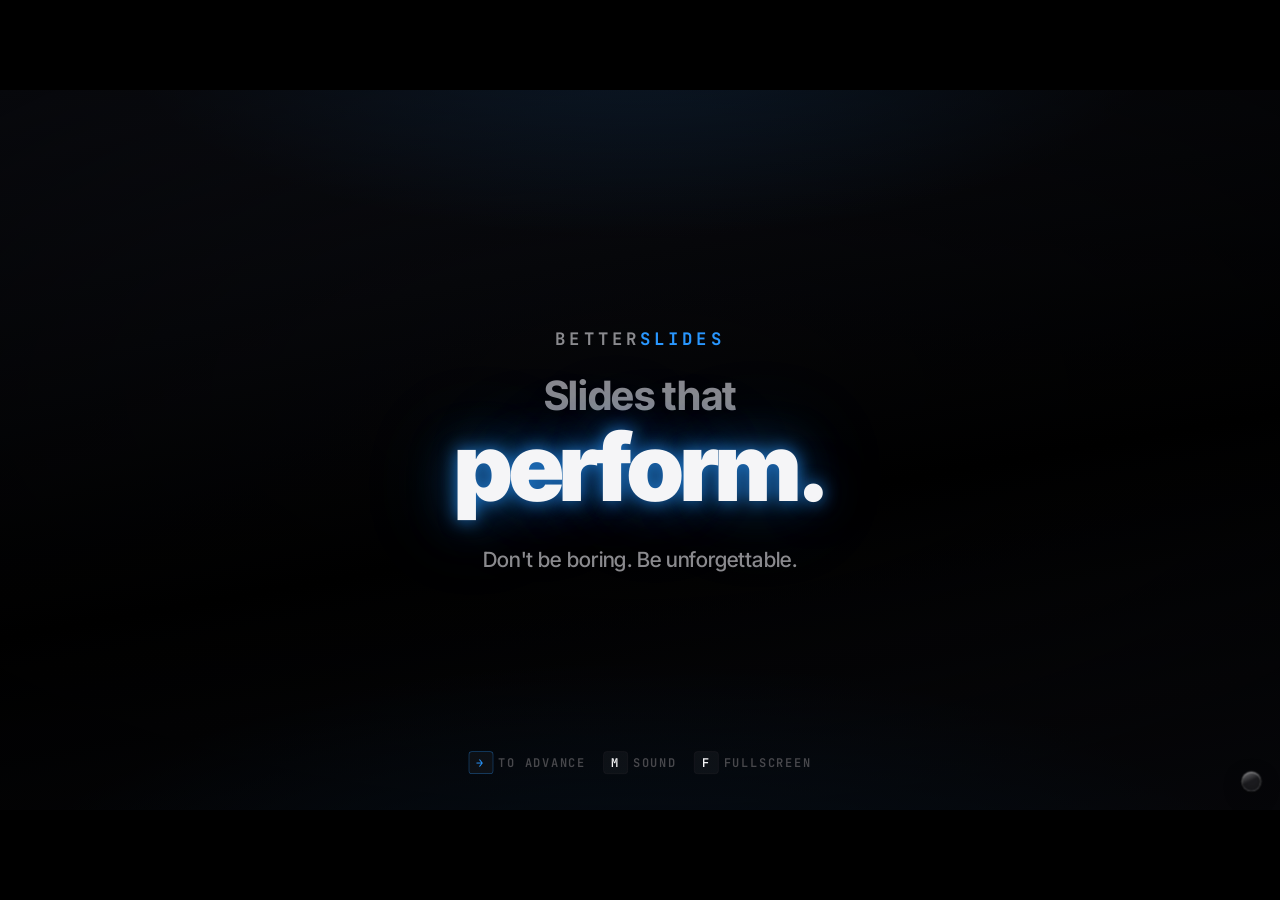
==== index.html @ eb67cc1a "Add landing page + a live demo deck for every performance style The repo shipped six styles but only" ====
<!DOCTYPE html>
<html lang="en">
<head>
<meta charset="UTF-8">
<meta name="viewport" content="width=device-width, initial-scale=1">
<title>better-slides — slides that perform</title>
<meta name="description" content="Most slide tools make a document. better-slides makes a performance: big type, timed reveals, sound design, and a &quot;one more thing&quot; finale — one HTML file your coding agent writes for you.">
<link rel="canonical" href="https://hanley-tech.github.io/better-slides/">
<!-- Open Graph / WhatsApp / iMessage / Facebook -->
<meta property="og:type" content="website">
<meta property="og:site_name" content="better-slides">
<meta property="og:url" content="https://hanley-tech.github.io/better-slides/">
<meta property="og:title" content="better-slides — slides that perform">
<meta property="og:description" content="Most slide tools make a document. This one makes a performance. One HTML file, zero dependencies, written by your coding agent.">
<meta property="og:image" content="https://hanley-tech.github.io/better-slides/og.jpg">
<meta property="og:image:type" content="image/jpeg">
<meta property="og:image:width" content="1280">
<meta property="og:image:height" content="720">
<!-- Twitter -->
<meta name="twitter:card" content="summary_large_image">
<meta name="twitter:title" content="better-slides — slides that perform">
<meta name="twitter:description" content="Most slide tools make a document. This one makes a performance. One HTML file, zero dependencies, written by your coding agent.">
<meta name="twitter:image" content="https://hanley-tech.github.io/better-slides/og.jpg">

<!-- ════════════════════════════════════════════════════════════════════
     THEME · Noir — black stage, white light, one accent.
     See performance-styles/noir/design.md
     ════════════════════════════════════════════════════════════════════ -->
<link rel="preconnect" href="https://fonts.googleapis.com">
<link rel="preconnect" href="https://fonts.gstatic.com" crossorigin>
<!-- one fonts request: Inter Tight is the deck's face; the other three render the
     style swatches on the "six styles" slide in their real typefaces. -->
<link href="https://fonts.googleapis.com/css2?family=Inter+Tight:wght@400;500;600;700;800;900&family=Poppins:wght@700;900&family=Fraunces:opsz,wght@9..144,700;9..144,900&family=JetBrains+Mono:wght@500;800&display=swap" rel="stylesheet">
<style id="theme">
  :root{
    --ink:#F5F5F7;         /* near-white primary text (never pure #fff) */
    --muted:#8A8A8E;       /* supporting type */
    --hint:#48484C;        /* captions, chrome */
    --bg:#0B0C12;          /* the black stage */
    --black:#000000;
    --blue:#2997FF;        /* the single accent */
    --cyan:#5AC8FA;        /* lighter tint of accent — glow only */
    --deep:#0A2540;        /* dark accent end for gradients */
    --gold:#2997FF;        /* Noir has no gold — reuse the accent */
    --amber:#5AC8FA;
    --line:#1C1C22;        /* hairline dividers */
    --mono:"Inter Tight","Helvetica Neue",-apple-system,Arial,sans-serif;
    --code:"JetBrains Mono","SF Mono",ui-monospace,Menlo,monospace;
    /* background swirl palette — near-black so the stage never lifts */
    --p0:#0B0C12; --p1:#0E1018; --p2:#0A2540; --p3:#08080C; --p4:#0B0C12; --p5:#0E1018;
  }
</style>
<!-- ═══════════════════════ END THEME ═══════════════════════ -->

<style>
  *{box-sizing:border-box;margin:0;padding:0}
  html,body{height:100%;overflow:hidden}
  body{font-family:var(--mono);color:var(--ink);background:#000;-webkit-font-smoothing:antialiased}
  /* fixed 1920×1080 stage, scaled to fit, letterboxed */
  #stage{position:fixed;top:50%;left:50%;width:1920px;height:1080px;transform:translate(-50%,-50%) scale(var(--scale,1));transform-origin:center center;container-type:size;overflow:hidden;background:var(--bg)}
  .bg{position:fixed;inset:-20%;z-index:0;filter:blur(70px);opacity:.42;transition:background 1.2s ease}
  .bg::after{content:"";position:absolute;inset:0;
    background:
      radial-gradient(40% 50% at 18% 22%, var(--g1), transparent 60%),
      radial-gradient(45% 55% at 82% 30%, var(--g2), transparent 60%),
      radial-gradient(55% 60% at 50% 88%, var(--g3), transparent 62%);
    animation:swirl 18s ease-in-out infinite alternate}
  @keyframes swirl{0%{transform:translate3d(0,0,0) scale(1) rotate(0)}100%{transform:translate3d(3%,-3%,0) scale(1.1) rotate(6deg)}}
  .grain{position:fixed;inset:0;z-index:1;pointer-events:none;opacity:.05;
    background-image:url("data:image/svg+xml;utf8,<svg xmlns='http://www.w3.org/2000/svg' width='80' height='80'><filter id='n'><feTurbulence type='fractalNoise' baseFrequency='0.85' numOctaves='2'/></filter><rect width='80' height='80' filter='url(%23n)'/></svg>")}
  .deck{position:relative;z-index:2;height:100cqh;width:100cqw}
  .slide{position:absolute;inset:0;display:none;flex-direction:column;justify-content:center;padding:7cqmin 9cqmin}
  .slide.active{display:flex}
  .slide.center{align-items:center;text-align:center}

  /* ── entrances ───────────────────────────────────────────── */
  .slide.active .pop{animation:pop .7s cubic-bezier(.2,1,.3,1) backwards}
  .slide.active .pop:nth-child(1){animation-delay:.35s}   /* the held beat before the line */
  .slide.active .pop:nth-child(2){animation-delay:.5s}
  .slide.active .pop:nth-child(3){animation-delay:.62s}
  .slide.active .pop:nth-child(4){animation-delay:.74s}
  .slide.active .pop:nth-child(5){animation-delay:.86s}
  @keyframes pop{from{opacity:0;transform:translateY(26px)}to{opacity:1;transform:none}}
  .slide.active .slam{animation:slam .55s cubic-bezier(.2,1.15,.3,1) .45s backwards}
  @keyframes slam{0%{opacity:0;transform:scale(1.22)}60%{opacity:1;transform:scale(.99)}80%{transform:scale(1.01)}100%{transform:scale(1)}}

  /* ── type ladder (noir/design.md) ────────────────────────── */
  .badge{display:inline-flex;align-self:flex-start;font-family:var(--code);font-weight:700;letter-spacing:.16em;text-transform:uppercase;font-size:clamp(11px,2.4cqmin,26px);color:var(--blue);margin-bottom:3.4cqmin}
  .center .badge{align-self:center}
  .badge::after{content:"";display:block}
  h1{font-size:clamp(46px,11cqmin,190px);line-height:.95;font-weight:900;letter-spacing:-.03em}
  h2{font-size:clamp(38px,8.4cqmin,140px);line-height:1;font-weight:900;letter-spacing:-.03em}
  h2.sm{font-size:clamp(30px,6.4cqmin,108px)}
  .mega{font-size:clamp(70px,22cqmin,420px);font-weight:900;line-height:.82;letter-spacing:-.05em}
  .sub{font-size:clamp(18px,3.7cqmin,48px);font-weight:500;line-height:1.42;margin-top:3.4cqmin;max-width:24ch;color:var(--muted)}
  .center .sub{align-self:center}
  .tiny{font-family:var(--code);font-size:clamp(11px,2cqmin,22px);font-weight:600;letter-spacing:.1em;text-transform:uppercase;color:var(--hint)}
  .hl{color:var(--blue)}
  .glow{text-shadow:0 0 26px rgba(41,151,255,.75),0 0 70px rgba(41,151,255,.4),0 0 140px rgba(41,151,255,.25)}
  .rule{width:8cqmin;height:2px;background:var(--blue);margin-bottom:3.2cqmin;align-self:flex-start}
  .center .rule{align-self:center}

  /* ── title slide ─────────────────────────────────────────── */
  .title-hero{align-items:center;justify-content:center;text-align:center}
  .title-hero .bgimg{position:absolute;inset:0;z-index:0;background:
    radial-gradient(66% 46% at 50% -8%, rgba(41,151,255,.18), transparent 62%),
    radial-gradient(80% 60% at 50% 118%, rgba(10,37,64,.75), transparent 64%),
    linear-gradient(170deg,#0E1018 0%,#000 58%,#0B0C12 100%)}
  .title-hero .bgimg::after{content:"";position:absolute;inset:0;background:radial-gradient(70% 60% at 50% 42%, transparent, rgba(0,0,0,.5) 96%)}
  .title-hero>:not(.bgimg){position:relative;z-index:1}
  .title-hero .lockwm{font-family:var(--code);font-weight:700;font-size:clamp(13px,2.4cqmin,26px);letter-spacing:.2em;text-transform:uppercase;color:var(--muted)}
  .title-hero .lockwm b{color:var(--blue);font-weight:700}
  .title-hero h1{margin-top:3.4cqmin}
  .title-hero .t-sm{display:block;font-size:clamp(24px,5.6cqmin,74px);font-weight:700;line-height:1;color:var(--muted);letter-spacing:-.01em}
  .title-hero .t-mega{display:block;font-size:clamp(48px,13cqmin,190px);font-weight:900;line-height:.92;letter-spacing:-.04em;margin-top:.1em}
  .title-hero .tagline{margin-top:5cqmin;font-size:clamp(15px,2.9cqmin,34px);font-weight:500;color:var(--muted);letter-spacing:.01em}
  /* .title-hero .drive — specificity must beat `.title-hero>:not(.bgimg)` above,
     which would otherwise force this out of `position:absolute` and into the flow. */
  .title-hero .drive{position:absolute;left:0;right:0;bottom:5cqmin;z-index:2;display:flex;justify-content:center;gap:2.4cqmin;
    font-family:var(--code);font-size:clamp(10px,1.7cqmin,18px);font-weight:600;letter-spacing:.12em;text-transform:uppercase;color:var(--hint)}
  .drive span{display:inline-flex;align-items:center;gap:.7ch}
  .drive kbd{font-family:var(--code);font-size:1em;color:var(--ink);border:1px solid var(--line);border-radius:5px;padding:.25em .6em;background:rgba(255,255,255,.04)}
  .drive .k1 kbd{color:var(--blue);border-color:rgba(41,151,255,.4);animation:nudge 2.6s ease-in-out infinite}
  @keyframes nudge{0%,72%,100%{transform:translateX(0);opacity:.9}80%{transform:translateX(4px);opacity:1}88%{transform:translateX(0)}}
  .slide.active .drive{animation:pop .8s ease 1.6s backwards}

  /* ── the gap matrix ──────────────────────────────────────── */
  .matrix{width:100%;max-width:1560px;margin-top:4cqmin;font-size:clamp(11px,2.1cqmin,23px)}
  .mrow{display:grid;grid-template-columns:1.5fr repeat(4,1fr);align-items:center;
    border-bottom:1px solid var(--line);padding:1.7cqmin 0}
  .mrow.mhead{border-bottom-color:rgba(255,255,255,.16);padding-bottom:1.2cqmin}
  .mrow.mhead span{font-family:var(--code);font-weight:600;letter-spacing:.1em;text-transform:uppercase;color:var(--hint);font-size:.82em;text-align:center}
  .mrow.mhead .mlab{text-align:left}
  .mrow.us{border-bottom:none;border-top:1px solid rgba(41,151,255,.35);margin-top:.8cqmin;padding-top:2.4cqmin}
  .mlab{font-weight:700;font-size:1.35em;letter-spacing:-.02em;color:var(--muted)}
  .us .mlab{color:var(--ink);font-weight:900}
  .us .mlab b{color:var(--blue);font-weight:900}
  .mk{text-align:center;font-weight:700;font-size:1.5em;color:var(--hint)}
  .mk.y{color:var(--ink)}
  .mk.p{color:var(--muted)}
  .mk svg{width:clamp(18px,3.4cqmin,40px);height:auto;display:inline-block;vertical-align:middle;overflow:visible}
  .ck{fill:none;stroke:var(--blue);stroke-width:2.6;stroke-linecap:round;stroke-linejoin:round;filter:drop-shadow(0 0 6px rgba(41,151,255,.6))}

  /* ── one file / zero dependencies (the hero) ─────────────── */
  .mass{display:flex;align-items:center;justify-content:center;gap:6cqmin;width:100%;margin-top:1cqmin}
  .mcol{flex:1;display:flex;flex-direction:column;align-items:center;text-align:center;max-width:44%}
  .mrule{width:1px;align-self:stretch;background:linear-gradient(180deg,transparent,var(--line) 22%,var(--line) 78%,transparent)}
  /* both columns get an identical-height visual slot so the captions share a baseline */
  .swarm,.massnum{height:clamp(80px,26cqmin,300px);display:flex;align-items:center;justify-content:center}
  .swarm{width:clamp(150px,34cqmin,380px);display:block;overflow:visible}
  .swarm circle{fill:#6E6E75}
  .massnum .mega{font-size:clamp(70px,24cqmin,280px)}
  .mcap{font-family:var(--code);font-size:clamp(11px,2.1cqmin,23px);font-weight:600;letter-spacing:.08em;color:var(--muted);margin-top:2.6cqmin}
  .mcap.on{color:var(--blue)}
  .msub{font-size:clamp(11px,1.9cqmin,21px);font-weight:500;color:var(--hint);margin-top:1.2cqmin;max-width:26ch;line-height:1.45}
  .massfoot{margin-top:5cqmin;font-size:clamp(16px,3.4cqmin,44px);font-weight:700;color:var(--ink);letter-spacing:-.02em}
  .massfoot b{color:var(--blue);font-weight:900}

  /* ── event-proof screens ─────────────────────────────────── */
  .screens{display:flex;align-items:flex-start;justify-content:center;gap:7cqmin;width:100%;margin-top:3.4cqmin}
  .scol{display:flex;flex-direction:column;align-items:center;gap:2cqmin}
  .scap{font-family:var(--code);font-size:clamp(10px,1.8cqmin,19px);font-weight:600;letter-spacing:.14em;text-transform:uppercase;color:var(--hint)}
  .scap.on{color:var(--blue)}
  .sbox{width:clamp(180px,54cqmin,620px);height:clamp(100px,30cqmin,340px);display:flex;align-items:center;justify-content:center}
  .frame{position:relative;background:#000;border:1px solid var(--line);overflow:hidden;border-radius:4px}
  .frame.good{border-color:rgba(41,151,255,.45)}
  .ministage{position:absolute;top:50%;left:50%;width:480px;height:270px;transform:translate(-50%,-50%) scale(var(--ms,1));transform-origin:center;background:var(--bg);
    display:flex;flex-direction:column;justify-content:center;padding:0 30px;gap:12px}
  .reflow{position:absolute;inset:0;background:var(--bg);display:flex;flex-direction:column;justify-content:center;padding:0 26px;gap:12px;overflow:hidden}
  .mk-k{font-family:var(--code);font-size:9px;font-weight:700;letter-spacing:.18em;text-transform:uppercase;color:var(--blue)}
  .reflow .mk-k{color:#6E6E75}
  .mk-h{font-size:33px;font-weight:900;line-height:.94;letter-spacing:-.03em;color:var(--ink);white-space:nowrap}
  .reflow .mk-h{white-space:normal;color:#B6B6BC}
  .mk-s{font-size:11px;font-weight:500;color:var(--muted);white-space:nowrap}
  .reflow .mk-s{white-space:normal}
  .rchips{display:flex;justify-content:center;gap:1.2cqmin;margin-top:4cqmin;flex-wrap:wrap}
  .rchip{font-family:var(--code);font-size:clamp(9px,1.7cqmin,19px);font-weight:600;letter-spacing:.06em;color:var(--muted);
    background:transparent;border:1px solid var(--line);border-radius:999px;padding:.75em 1.5em;cursor:pointer;transition:.25s ease}
  .rchip:hover{color:var(--ink);border-color:rgba(255,255,255,.28)}
  .rchip.on{color:var(--blue);border-color:rgba(41,151,255,.55);background:rgba(41,151,255,.07)}
  .rchip:focus-visible{outline:2px solid var(--blue);outline-offset:3px}
  .dims{margin-top:2.4cqmin;text-align:center;font-family:var(--code);font-size:clamp(10px,1.8cqmin,20px);font-weight:600;letter-spacing:.1em;color:var(--hint)}
  .dims b{color:var(--muted);font-weight:600}

  /* ── agent workflow ──────────────────────────────────────── */
  .flowwrap{width:100%;max-width:1620px;margin-top:4cqmin;align-self:center}
  .flowwrap svg{width:100%;height:auto;display:block;overflow:visible}
  .fl-track{fill:none;stroke:var(--line);stroke-width:2}
  .fl-live{fill:none;stroke:var(--blue);stroke-width:2;filter:drop-shadow(0 0 6px rgba(41,151,255,.5))}
  .fl-ring{fill:#08080C;stroke:rgba(255,255,255,.2);stroke-width:2}
  .fl-ring.key{stroke:var(--blue);stroke-width:2.5;filter:drop-shadow(0 0 12px rgba(41,151,255,.45))}
  .fl-n{font:700 22px var(--code);fill:#8A8A8E;text-anchor:middle}
  .fl-n.key{fill:#2997FF}
  .fl-t{font:900 30px var(--mono);fill:#F5F5F7;text-anchor:middle;letter-spacing:-.02em}
  .fl-d{font:500 18px var(--mono);fill:#6E6E75;text-anchor:middle}

  /* ── style swatches ──────────────────────────────────────── */
  .swgrid{display:grid;grid-template-columns:repeat(3,1fr);gap:3cqmin 3cqmin;width:100%;max-width:1600px;margin-top:3.4cqmin;align-self:center}
  .sw{display:flex;flex-direction:column;gap:1.4cqmin;text-decoration:none;color:inherit;transition:transform .3s cubic-bezier(.2,1,.3,1)}
  .sw:hover,.sw:focus-visible{transform:translateY(-6px)}
  .sw:focus-visible{outline:2px solid var(--blue);outline-offset:8px;border-radius:8px}
  .swchip{position:relative;aspect-ratio:16/9;border-radius:8px;border:1px solid rgba(255,255,255,.12);overflow:hidden;
    background:var(--sbg);display:flex;flex-direction:column;justify-content:center;gap:.6cqmin;padding:0 2.4cqmin;transition:border-color .3s}
  .sw:hover .swchip,.sw:focus-visible .swchip{border-color:rgba(255,255,255,.4)}
  .swchip::after{content:"";position:absolute;inset:0;background:var(--sglow);pointer-events:none}
  .swk{position:relative;z-index:1;font-family:var(--sfam);font-size:clamp(6px,1.15cqmin,13px);font-weight:700;letter-spacing:.18em;text-transform:uppercase;color:var(--sac)}
  .swh{position:relative;z-index:1;font-family:var(--sfam);font-size:clamp(15px,3.4cqmin,38px);font-weight:900;line-height:.95;letter-spacing:-.03em;color:var(--sink)}
  .swbar{position:relative;z-index:1;width:3.4cqmin;height:2px;background:var(--sac);margin-top:.5cqmin}
  .swmeta{display:flex;align-items:baseline;gap:1ch}
  .swmeta b{font-size:clamp(13px,2.5cqmin,28px);font-weight:900;letter-spacing:-.02em;color:var(--ink);transition:color .25s}
  .sw:hover .swmeta b,.sw:focus-visible .swmeta b{color:var(--blue)}
  .swmeta i{flex:1;font-style:normal;font-size:clamp(9px,1.6cqmin,18px);font-weight:500;color:var(--hint);line-height:1.3}
  .swmeta em{font-style:normal;font-size:clamp(9px,1.6cqmin,18px);color:var(--hint);transition:.25s}
  .sw:hover .swmeta em{color:var(--blue);transform:translate(2px,-2px)}

  /* ── install CTA ─────────────────────────────────────────── */
  .cmds{display:flex;flex-direction:column;gap:1.8cqmin;width:100%;max-width:1420px;margin-top:4cqmin}
  .cmd{display:flex;align-items:center;gap:2.2cqmin;border:1px solid var(--line);border-radius:12px;padding:2.2cqmin 2.4cqmin;background:rgba(255,255,255,.02)}
  .cmd .cn{font-family:var(--code);font-size:clamp(10px,1.7cqmin,19px);font-weight:700;color:var(--hint);flex:none}
  .cmd code{flex:1;font-family:var(--code);font-size:clamp(11px,2.5cqmin,30px);font-weight:500;color:var(--ink);white-space:nowrap;overflow:hidden;text-overflow:ellipsis}
  .cmd code .p{color:var(--blue)}
  .cpy{flex:none;font-family:var(--code);font-size:clamp(9px,1.6cqmin,18px);font-weight:700;letter-spacing:.1em;text-transform:uppercase;
    color:var(--muted);background:transparent;border:1px solid var(--line);border-radius:999px;padding:.7em 1.4em;cursor:pointer;transition:.2s;min-width:9ch}
  .cpy:hover{color:var(--ink);border-color:rgba(255,255,255,.3)}
  .cpy.done{color:var(--blue);border-color:rgba(41,151,255,.5)}
  .cpy:focus-visible{outline:2px solid var(--blue);outline-offset:3px}
  .inl{font-family:var(--code);font-size:.9em;color:var(--blue)}

  /* ── omt finale ──────────────────────────────────────────── */
  .omt-slide{align-items:center;text-align:center;justify-content:center}
  .omt-slide .omt-kicker{align-self:center;margin-bottom:3cqmin}
  .omt-slide .omt-line{font-size:clamp(34px,7.6cqmin,124px);max-width:20ch}
  .omt-slide .omt-sub{align-self:center;max-width:34ch}

  /* ── close ───────────────────────────────────────────────── */
  .closelink{color:var(--ink);text-decoration:none;border-bottom:1px solid rgba(41,151,255,.5);transition:color .2s}
  .closelink:hover{color:var(--blue)}
  .closelink:focus-visible{outline:2px solid var(--blue);outline-offset:4px}

  /* ── chrome ──────────────────────────────────────────────── */
  .fab{position:fixed;bottom:2.6cqmin;right:2.6cqmin;z-index:7;width:30px;height:30px;border-radius:50%;display:flex;align-items:center;justify-content:center;cursor:pointer;
    background:rgba(255,255,255,.09);-webkit-backdrop-filter:blur(18px) saturate(180%);backdrop-filter:blur(18px) saturate(180%);
    border:1px solid rgba(255,255,255,.22);
    box-shadow:0 8px 28px rgba(0,0,0,.4),inset 0 1px 1px rgba(255,255,255,.45),inset 0 -3px 8px rgba(0,0,0,.22);
    transition:transform .3s cubic-bezier(.2,1,.3,1),background .3s}
  .fab::before{content:"";position:absolute;inset:0;border-radius:50%;background:linear-gradient(155deg,rgba(255,255,255,.4),transparent 48%);pointer-events:none}
  .fab:hover{transform:scale(1.08);background:rgba(255,255,255,.14)}
  .fab:active{transform:scale(.95)}
  .fab.on{background:rgba(41,151,255,.2);border-color:rgba(41,151,255,.5)}
  .menu{position:fixed;bottom:7cqmin;right:2.6cqmin;z-index:7;display:flex;flex-direction:column;min-width:274px;max-height:80cqh;padding:12px;border-radius:22px;font-family:var(--mono);color:var(--ink);
    background:rgba(16,18,28,.55);-webkit-backdrop-filter:blur(28px) saturate(180%);backdrop-filter:blur(28px) saturate(180%);
    border:1px solid rgba(255,255,255,.18);
    box-shadow:0 20px 54px rgba(0,0,0,.55),inset 0 1px 1px rgba(255,255,255,.28);
    opacity:0;transform:translateY(12px) scale(.95);transform-origin:bottom right;pointer-events:none;transition:.3s cubic-bezier(.2,1,.3,1)}
  .menu.open{opacity:1;transform:none;pointer-events:auto}
  .menu .wm{font-size:13px;font-weight:600;letter-spacing:-.02em;opacity:.85;padding:4px 8px 2px}
  .menu .wm b{color:var(--blue)}
  .menu .prog{display:flex;align-items:center;gap:10px;padding:10px 8px 12px}
  .menu .bar{flex:1;height:6px;border-radius:99px;background:rgba(255,255,255,.16);overflow:hidden}
  .menu .bar span{display:block;height:100%;border-radius:99px;background:linear-gradient(90deg,var(--cyan),var(--blue));transition:width .35s ease}
  .menu .count{font-size:12px;font-weight:600;opacity:.7;min-width:48px;text-align:right}
  .menu .acts{display:flex;gap:6px;margin:6px 0 2px}
  .menu .act{flex:1;display:flex;align-items:center;justify-content:center;padding:9px 0;border-radius:11px;border:1px solid rgba(255,255,255,.12);background:rgba(255,255,255,.05);color:var(--ink);font-size:16px;line-height:1;cursor:pointer;transition:background .15s}
  .menu .act:hover{background:rgba(255,255,255,.14)}
  .menu .nav{flex:1;min-height:0;overflow-y:auto;margin-top:8px;padding-top:8px;border-top:1px solid rgba(255,255,255,.12);display:flex;flex-direction:column;gap:1px}
  .menu .nav::-webkit-scrollbar{width:6px}
  .menu .nav::-webkit-scrollbar-thumb{background:rgba(255,255,255,.22);border-radius:3px}
  .menu .navi{display:flex;align-items:center;gap:9px;padding:7px 10px;border-radius:9px;border:none;background:transparent;color:var(--ink);font-family:var(--mono);font-weight:600;font-size:11.5px;cursor:pointer;text-align:left;transition:background .15s}
  .menu .navi:hover{background:rgba(255,255,255,.1)}
  .menu .navi.on{background:rgba(41,151,255,.16)}
  .menu .navi .n{opacity:.45;min-width:20px}
  .menu .navi.on .n{opacity:1;color:var(--blue)}
  .menu .navi .t{white-space:nowrap;overflow:hidden;text-overflow:ellipsis}
  .brandmark{position:fixed;top:3cqmin;left:3.6cqmin;z-index:5;display:flex;align-items:center;gap:9px;pointer-events:none;opacity:.9;transition:opacity .4s}
  .brandmark .wm{font-family:var(--code);font-weight:700;font-size:clamp(9px,1.6cqmin,17px);letter-spacing:.2em;text-transform:uppercase;color:var(--hint)}
  .brandmark .wm b{color:var(--blue);font-weight:700}
  body.first .brandmark{opacity:0}
  .confetti{position:fixed;inset:0;z-index:4;pointer-events:none;overflow:hidden;display:none}
  .confetti.go{display:block}
  .confetti b{position:absolute;top:-12cqh;width:8px;height:14px;border-radius:2px;animation:fall linear forwards}
  @keyframes fall{to{transform:translateY(125cqh) rotate(720deg)}}
  body.muted .fab.sounding,#soundbtn.off{opacity:.5}
  /* inline edit mode — press E, click any text, Ctrl/Cmd+S to save the file */
  body.editing .slide.active{outline:2px dashed rgba(255,255,255,.28);outline-offset:-10px;cursor:text}
  body.editing .fab{background:rgba(41,151,255,.25);border-color:rgba(41,151,255,.5)}

  @media (prefers-reduced-motion: reduce){
    .bg::after,.slide.active .pop,.slide.active .slam,.slide.active .drive,.drive .k1 kbd{animation:none!important}
    .bg{transition:none}
    .sw:hover{transform:none}
    .omt-kicker,.omt-line,.omt-sub{opacity:1!important}
  }
  @media print{
    html,body{height:auto;overflow:visible;background:var(--bg)}
    .bg,.grain,.confetti,.fab,.menu,.brandmark{display:none!important}
    .deck{height:auto}
    .slide{position:static!important;display:flex!important;min-height:90cqh;page-break-after:always;padding:8cqmin}
    .slide .pop,.slide .slam{animation:none!important}
    .omt-kicker,.omt-line,.omt-sub{opacity:1!important}
    .bg::after{display:none}
  }
</style>
</head>
<body>
<div id="stage">
<div class="bg" id="bg"></div>
<div class="grain"></div>
<div class="confetti" id="confetti"></div>

<div class="deck" id="deck">

  <!-- 1 · TITLE — the held black open + the drive affordance -->
  <section class="slide active title-hero" data-nav="Title">
    <div class="bgimg"></div>
    <div class="lockwm pop">better<b>slides</b></div>
    <h1 class="pop">
      <span class="t-sm">Slides that</span>
      <span class="t-mega"><span class="glow">perform.</span></span>
    </h1>
    <div class="tagline pop">Don't be boring. Be unforgettable.</div>
    <div class="drive">
      <span class="k1"><kbd>→</kbd> to advance</span>
      <span><kbd>M</kbd> sound</span>
      <span><kbd>F</kbd> fullscreen</span>
    </div>
  </section>

  <!-- 2 · THE PROBLEM -->
  <section class="slide" data-nav="The problem" data-cue="swoosh">
    <span class="badge pop">the room</span>
    <h2 class="pop">They forget your deck<br>before you <span class="hl">sit down.</span></h2>
    <div class="sub pop" style="max-width:30ch">You made a document. Documents don't get remembered — moments do.</div>
  </section>

  <!-- 3 · THE GAP — matrix infographic -->
  <section class="slide" data-nav="The gap" data-fx="matrix">
    <span class="badge pop">the gap</span>
    <h2 class="pop sm">Nobody fills <span class="hl">all four.</span></h2>
    <div class="matrix">
      <div class="mrow mhead"><span class="mlab"></span><span>Theatrics</span><span>Open / web</span><span>AI-authored</span><span>Tells you what to say</span></div>
      <div class="mrow"><span class="mlab">Apple Keynote</span><span class="mk y">✓</span><span class="mk">✕</span><span class="mk">✕</span><span class="mk">✕</span></div>
      <div class="mrow"><span class="mlab">reveal.js</span><span class="mk p">~</span><span class="mk y">✓</span><span class="mk">✕</span><span class="mk">✕</span></div>
      <div class="mrow"><span class="mlab">AI slide tools</span><span class="mk">✕</span><span class="mk y">✓</span><span class="mk y">✓</span><span class="mk">✕</span></div>
      <div class="mrow us">
        <span class="mlab">better<b>-slides</b></span>
        <span class="mk"><svg viewBox="0 0 24 24"><path class="ck" d="M3.5 12.6 L9.3 18.4 L20.5 5.6"/></svg></span>
        <span class="mk"><svg viewBox="0 0 24 24"><path class="ck" d="M3.5 12.6 L9.3 18.4 L20.5 5.6"/></svg></span>
        <span class="mk"><svg viewBox="0 0 24 24"><path class="ck" d="M3.5 12.6 L9.3 18.4 L20.5 5.6"/></svg></span>
        <span class="mk"><svg viewBox="0 0 24 24"><path class="ck" d="M3.5 12.6 L9.3 18.4 L20.5 5.6"/></svg></span>
      </div>
    </div>
  </section>

  <!-- 4 · THE ONE IDEA -->
  <section class="slide center" data-nav="One idea" data-cue="swoosh">
    <span class="badge pop">the one idea</span>
    <h2 class="slam">A deck is a <span class="hl glow">performance.</span></h2>
    <div class="sub pop" style="max-width:32ch">Not a document. Optimize for what the room feels.</div>
  </section>

  <!-- 5 · HERO — 1 file, 0 dependencies (the money slide) -->
  <section class="slide center" data-nav="1 file, 0 deps" data-fx="onefile">
    <span class="badge pop">what you ship</span>
    <div class="mass">
      <div class="mcol">
        <svg class="swarm" id="swarm" viewBox="0 0 300 220" aria-label="A dense swarm of dependency packages"></svg>
        <div class="mcap">node_modules</div>
        <div class="msub">a build step, a framework, and a folder you never read</div>
      </div>
      <div class="mrule"></div>
      <div class="mcol">
        <div class="massnum"><span class="mega glow" id="megaone">1</span></div>
        <div class="mcap on">index.html</div>
        <div class="msub">no build, no framework, no npm — it just opens</div>
      </div>
    </div>
    <div class="massfoot"><b>1 file. 0 dependencies.</b> It will still open in 10 years.</div>
  </section>

  <!-- 6 · EVENT-PROOF — the interactive fixed-stage diagram -->
  <section class="slide" data-nav="Event-proof" data-fx="screens" data-cue="swoosh">
    <span class="badge pop">built for the podium</span>
    <h2 class="pop sm">One composition. <span class="hl">Every screen.</span></h2>
    <div class="screens">
      <div class="scol">
        <div class="scap">a deck that reflows</div>
        <div class="sbox"><div class="frame" id="fbad">
          <div class="reflow">
            <div class="mk-k">the premise</div>
            <div class="mk-h">A deck is a performance.</div>
            <div class="mk-s">Not a document. The room should feel it.</div>
          </div>
        </div></div>
      </div>
      <div class="scol">
        <div class="scap on">better-slides</div>
        <div class="sbox"><div class="frame good" id="fgood">
          <div class="ministage" id="mstage">
            <div class="mk-k">the premise</div>
            <div class="mk-h">A deck is a performance.</div>
            <div class="mk-s">Not a document. The room should feel it.</div>
          </div>
        </div></div>
      </div>
    </div>
    <div class="rchips" id="rchips">
      <button class="rchip on" data-w="1920" data-h="1080">Laptop 16:9</button>
      <button class="rchip" data-w="1024" data-h="768">Hall 4:3</button>
      <button class="rchip" data-w="1680" data-h="1050">Panel 16:10</button>
      <button class="rchip" data-w="2560" data-h="1080">Ultrawide 21:9</button>
      <button class="rchip" data-w="390" data-h="844">Phone</button>
    </div>
    <div class="dims">Pick a screen · the 1920×1080 stage letterboxes into <b id="dims">1920 × 1080</b> — it never reflows</div>
  </section>

  <!-- 7 · WHAT IT IS — the agent workflow diagram -->
  <section class="slide" data-nav="How it works" data-fx="flow">
    <span class="badge pop">an agent skill</span>
    <h2 class="pop sm">Point your agent at it.</h2>
    <div class="flowwrap">
      <svg viewBox="0 0 1560 300" id="flowsvg" aria-label="Brief, method pass, style, build, perform">
        <path class="fl-track" d="M120 96 H1440"/>
        <path class="fl-live" id="flline" d="M120 96 H1440"/>
        <g id="flnodes">
          <g class="flnode"><circle class="fl-ring" cx="120" cy="96" r="46"/><text class="fl-n" x="120" y="104">01</text><text class="fl-t" x="120" y="196">Brief</text><text class="fl-d" x="120" y="228">topic · notes · .pptx</text></g>
          <g class="flnode"><circle class="fl-ring key" cx="450" cy="96" r="46"/><text class="fl-n key" x="450" y="104">02</text><text class="fl-t" x="450" y="196">Method</text><text class="fl-d" x="450" y="228">the Speaker Playbook</text></g>
          <g class="flnode"><circle class="fl-ring" cx="780" cy="96" r="46"/><text class="fl-n" x="780" y="104">03</text><text class="fl-t" x="780" y="196">Style</text><text class="fl-d" x="780" y="228">pick from live previews</text></g>
          <g class="flnode"><circle class="fl-ring" cx="1110" cy="96" r="46"/><text class="fl-n" x="1110" y="104">04</text><text class="fl-t" x="1110" y="196">Build</text><text class="fl-d" x="1110" y="228">one self-contained .html</text></g>
          <g class="flnode"><circle class="fl-ring" cx="1440" cy="96" r="46"/><text class="fl-n" x="1440" y="104">05</text><text class="fl-t" x="1440" y="196">Perform</text><text class="fl-d" x="1440" y="228">present · deploy · PDF</text></g>
        </g>
      </svg>
    </div>
    <div class="sub pop" style="max-width:46ch;align-self:center;text-align:center">Motion, sound, inline editing and a PDF export come with it.</div>
  </section>

  <!-- 8 · THE SIX STYLES — swatches, each a live demo link -->
  <section class="slide" data-nav="Six styles" data-fx="styles" data-cue="swoosh">
    <span class="badge pop">six performance styles</span>
    <h2 class="pop sm">Not themes. <span class="hl">Design systems.</span></h2>
    <div class="swgrid" id="swgrid">
      <a class="sw" href="https://hanley-tech.github.io/better-slides/demo/noir/" target="_blank" rel="noopener"
         style="--sbg:#0B0C12;--sac:#2997FF;--sink:#F5F5F7;--sfam:'Inter Tight',sans-serif;--sglow:radial-gradient(70% 60% at 50% 0%, rgba(41,151,255,.14), transparent 62%)">
        <span class="swchip"><span class="swk">one more thing</span><span class="swh">Black stage.<br>White light.</span><span class="swbar"></span></span>
        <span class="swmeta"><b>Noir</b><i>Launches, vision talks, founder pitches</i><em>↗</em></span>
      </a>
      <a class="sw" href="https://hanley-tech.github.io/better-slides/demo/obsidian/" target="_blank" rel="noopener"
         style="--sbg:#000000;--sac:#8E8E93;--sink:#F5F5F7;--sfam:'SF Pro Display',-apple-system,'Inter Tight',sans-serif;--sglow:radial-gradient(60% 55% at 50% 28%, rgba(255,255,255,.07), transparent 68%)">
        <span class="swchip"><span class="swk">restraint</span><span class="swh">No color.<br>Just air.</span><span class="swbar"></span></span>
        <span class="swmeta"><b>Obsidian</b><i>Monochrome apple.com on black</i><em>↗</em></span>
      </a>
      <a class="sw" href="https://hanley-tech.github.io/better-slides/demo/cupertino/" target="_blank" rel="noopener"
         style="--sbg:#000000;--sac:#2997FF;--sink:#F5F5F7;--sfam:'SF Pro Display',-apple-system,'Inter Tight',sans-serif;--sglow:radial-gradient(80% 70% at 78% 100%, rgba(41,151,255,.16), transparent 60%)">
        <span class="swchip"><span class="swk">chapter 01</span><span class="swh">Photo-forward.<br>Personal.</span><span class="swbar"></span></span>
        <span class="swmeta"><b>Cupertino</b><i>Your story, told in full bleed</i><em>↗</em></span>
      </a>
      <a class="sw" href="https://hanley-tech.github.io/better-slides/demo/" target="_blank" rel="noopener"
         style="--sbg:#0B1B30;--sac:#FCD830;--sink:#FFFFFF;--sfam:'Poppins',sans-serif;--sglow:radial-gradient(75% 70% at 20% 0%, rgba(16,144,224,.35), transparent 62%)">
        <span class="swchip"><span class="swk">let's go</span><span class="swh">Loud. Warm.<br>A party.</span><span class="swbar"></span></span>
        <span class="swmeta"><b>Spotlight</b><i>Meetups, teaching, hype moments</i><em>↗</em></span>
      </a>
      <a class="sw" href="https://hanley-tech.github.io/better-slides/demo/terminal/" target="_blank" rel="noopener"
         style="--sbg:#0D1117;--sac:#39D353;--sink:#E6EDF3;--sfam:'JetBrains Mono',ui-monospace,monospace;--sglow:radial-gradient(70% 60% at 50% 100%, rgba(57,211,83,.1), transparent 62%)">
        <span class="swchip"><span class="swk"># ship it</span><span class="swh">$ all mono,<br>all green.</span><span class="swbar"></span></span>
        <span class="swmeta"><b>Terminal</b><i>Dev-tool launches, security, hackathons</i><em>↗</em></span>
      </a>
      <a class="sw" href="https://hanley-tech.github.io/better-slides/demo/broadsheet/" target="_blank" rel="noopener"
         style="--sbg:#14181F;--sac:#C8553D;--sink:#EDE6D6;--sfam:'Fraunces',Georgia,serif;--sglow:radial-gradient(70% 60% at 50% 0%, rgba(200,85,61,.1), transparent 62%)">
        <span class="swchip"><span class="swk">an essay</span><span class="swh">Ink, cream,<br>one crimson.</span><span class="swbar"></span></span>
        <span class="swmeta"><b>Broadsheet</b><i>Research, strategy, essays-as-talks</i><em>↗</em></span>
      </a>
    </div>
  </section>

  <!-- 9 · THE LANDING — install it -->
  <section class="slide" data-nav="Install" data-fx="cta">
    <span class="badge pop">install</span>
    <h2 class="pop sm">Two lines in <span class="hl">Claude Code.</span></h2>
    <div class="cmds">
      <div class="cmd"><span class="cn">01</span><code id="c1"><span class="p">/plugin</span> marketplace add https://github.com/hanley-tech/better-slides</code><button class="cpy" data-copy="c1">Copy</button></div>
      <div class="cmd"><span class="cn">02</span><code id="c2"><span class="p">/plugin</span> install better-slides@better-slides</code><button class="cpy" data-copy="c2">Copy</button></div>
    </div>
    <div class="sub pop" style="max-width:none">Then run <code class="inl">/better-slides:better-slides</code> and tell it what your talk is about.</div>
  </section>

  <!-- 10 · OMT — the finale turn -->
  <section class="slide omt-slide" data-nav="One more thing" data-omt>
    <span class="badge omt-kicker" style="opacity:0">one more thing…</span>
    <h2 class="omt-line" style="opacity:0">It tells you <span class="hl glow">what to say.</span></h2>
    <div class="sub omt-sub" style="opacity:0">The Speaker Playbook is built in: one idea, one hero slide, a landing that makes them act tonight.</div>
  </section>

  <!-- 11 · CLOSE — don't vanish -->
  <section class="slide center" data-nav="Go">
    <span class="badge pop">go build one</span>
    <h1 class="pop">Don't be boring.<br><span class="hl glow">Be unforgettable.</span></h1>
    <div class="sub pop" style="max-width:40ch">
      <a class="closelink" href="https://github.com/hanley-tech/better-slides" target="_blank" rel="noopener">github.com/hanley-tech/better-slides</a>
    </div>
    <div class="tiny pop" style="margin-top:4cqmin">better-slides · by Hanley Leung · <a class="closelink" href="https://hanley.world" target="_blank" rel="noopener">hanley.world</a></div>
  </section>

</div>

<div class="brandmark"><span class="wm">better<b>slides</b></span></div>

<button class="fab" id="fab" aria-label="Deck controls"></button>
<div class="menu" id="menu">
  <div class="wm">better<b>slides</b> · Noir</div>
  <div class="prog"><div class="bar"><span id="barfill"></span></div><div class="count" id="count">1 / 1</div></div>
  <div class="acts">
    <button class="act" data-act="prev" aria-label="Previous">‹</button>
    <button class="act" data-act="next" aria-label="Next">›</button>
    <button class="act" data-act="sound" id="soundbtn" aria-label="Toggle sound" title="Sound on/off">🔊</button>
    <button class="act" data-act="edit" aria-label="Edit text" title="Edit text (E)">✎</button>
    <button class="act" data-act="full" aria-label="Fullscreen">⛶</button>
    <button class="act" data-act="print" aria-label="Print">⎙</button>
  </div>
  <div class="nav" id="nav"></div>
</div>
</div>

<!-- GSAP choreographs the diagram builds and the omt finale.
     The deck degrades gracefully to its final state if it fails to load. -->
<script src="https://cdnjs.cloudflare.com/ajax/libs/gsap/3.12.5/gsap.min.js"></script>
<script>
  const stage=document.getElementById('stage');
  function fit(){const s=Math.min(innerWidth/1920,innerHeight/1080);stage.style.setProperty('--scale',s);}
  addEventListener('resize',fit);addEventListener('orientationchange',fit);fit();
  const reducedMotion=matchMedia('(prefers-reduced-motion: reduce)').matches;
  const G=()=>(window.gsap&&!reducedMotion)?window.gsap:null;   // null ⇒ jump to final state

  /* ── SOUND DESIGN (noir cue palette) ───────────────────────────
     Synthesized via Web Audio — zero asset files. Opt-in, gesture-gated,
     never required to follow the talk. Toggle with 🔊 or the M key. */
  let actx=null, soundOn=true;
  function audio(){ try{ return actx || (actx=new (window.AudioContext||window.webkitAudioContext)()); }catch(e){ return null; } }
  function resumeAudio(){ const a=audio(); if(a&&a.state==='suspended') a.resume(); }
  function blip(freq,dur,type,gain){
    if(!soundOn) return; const a=audio(); if(!a) return;
    const o=a.createOscillator(),g=a.createGain();
    o.type=type||'sine'; o.frequency.value=freq;
    g.gain.setValueAtTime(0,a.currentTime);
    g.gain.linearRampToValueAtTime(gain||0.16,a.currentTime+0.01);
    g.gain.exponentialRampToValueAtTime(0.0001,a.currentTime+dur);
    o.connect(g).connect(a.destination); o.start(); o.stop(a.currentTime+dur);
  }
  const CUES={
    swoosh(){ if(!soundOn) return; const a=audio(); if(!a) return;         // section breaks only
      const o=a.createOscillator(),g=a.createGain(); o.type='sawtooth';
      o.frequency.setValueAtTime(900,a.currentTime); o.frequency.exponentialRampToValueAtTime(120,a.currentTime+0.25);
      g.gain.setValueAtTime(0.08,a.currentTime); g.gain.exponentialRampToValueAtTime(0.0001,a.currentTime+0.28);
      o.connect(g).connect(a.destination); o.start(); o.stop(a.currentTime+0.3); },
    chime(){ blip(880,0.5,'sine',0.15); blip(1320,0.6,'sine',0.09); },      // the hero number lands
    tick(){ blip(1500,0.05,'sine',0.05); },                                 // diagram assembly
    omt(){ blip(196,0.7,'sine',0.20); blip(294,0.85,'triangle',0.12); }     // the turn
  };
  function beat(name){ (CUES[name]||function(){})(); }
  /* applause bed — fades up under the omt, peaks on the final slide */
  function applause(gain,dur){
    if(!soundOn) return; const a=audio(); if(!a) return;
    dur=dur||2.4;
    const buf=a.createBuffer(1,Math.floor(a.sampleRate*dur),a.sampleRate), d=buf.getChannelData(0);
    for(let n=0;n<d.length;n++){ const t=n/d.length; d[n]=(Math.random()*2-1)*Math.pow(1-t,1.4)*(0.55+0.45*Math.sin(t*70)); }
    const src=a.createBufferSource(); src.buffer=buf;
    const f=a.createBiquadFilter(); f.type='bandpass'; f.frequency.value=2100; f.Q.value=0.5;
    const g=a.createGain();
    g.gain.setValueAtTime(0.0001,a.currentTime);
    g.gain.linearRampToValueAtTime(gain||0.22,a.currentTime+0.5);
    g.gain.exponentialRampToValueAtTime(0.0001,a.currentTime+dur);
    src.connect(f).connect(g).connect(a.destination); src.start();
  }

  /* ── the dependency swarm (hero slide) ─────────────────────── */
  const SWARM=(function(){
    const svg=document.getElementById('swarm'); if(!svg) return [];
    let out='',seed=7;
    const rnd=()=>{seed=(seed*16807)%2147483647;return seed/2147483647;};
    for(let k=0;k<210;k++){
      // poisson-ish blue-noise-free cluster: polar with jitter
      const ang=rnd()*Math.PI*2, rad=Math.pow(rnd(),.62)*104;
      const cx=(150+Math.cos(ang)*rad*1.28).toFixed(1), cy=(110+Math.sin(ang)*rad).toFixed(1);
      const r=(1.7+rnd()*2.6).toFixed(2);
      out+='<circle cx="'+cx+'" cy="'+cy+'" r="'+r+'" opacity="'+(0.4+rnd()*0.55).toFixed(2)+'"/>';
    }
    svg.innerHTML=out;
    return [...svg.querySelectorAll('circle')];
  })();

  /* ── the event-proof screen diagram (interactive) ──────────── */
  const SCREENS=(function(){
    const bad=document.getElementById('fbad'), good=document.getElementById('fgood');
    const ms=document.getElementById('mstage'), dims=document.getElementById('dims');
    const chips=[...document.querySelectorAll('#rchips .rchip')];
    if(!bad||!good) return null;
    const BOX={w:620,h:340};
    let cur={w:1920,h:1080};
    function frameSize(w,h){ const s=Math.min(BOX.w/w,BOX.h/h); return {w:w*s,h:h*s}; }
    function apply(w,h,animate){
      const f=frameSize(w,h);
      const set=el=>{ el.style.width=f.w+'px'; el.style.height=f.h+'px'; };
      const g=G();
      if(animate&&g){ g.to([bad,good],{width:f.w,height:f.h,duration:.55,ease:'power3.inOut'}); }
      else { set(bad); set(good); }
      // the real better-slides math: the fixed stage scaled as one unit, letterboxed
      const scale=Math.min(f.w/480,f.h/270);
      const prev=parseFloat(ms.style.getPropertyValue('--ms'))||1;
      if(animate&&g){ const o={s:prev};
        g.to(o,{s:scale,duration:.55,ease:'power3.inOut',onUpdate(){ms.style.setProperty('--ms',o.s);}}); }
      else ms.style.setProperty('--ms',scale);
      if(dims){
        if(animate&&g){ const o={w:cur.w,h:cur.h};
          g.to(o,{w:w,h:h,duration:.55,ease:'power3.inOut',onUpdate(){dims.textContent=Math.round(o.w)+' × '+Math.round(o.h);}}); }
        else dims.textContent=w+' × '+h;
      }
      cur={w,h};
    }
    chips.forEach(c=>c.addEventListener('click',e=>{
      e.stopPropagation();
      chips.forEach(x=>x.classList.toggle('on',x===c));
      apply(+c.dataset.w,+c.dataset.h,true); beat('tick');
    }));
    apply(1920,1080,false);
    return {reset(){ chips.forEach((x,n)=>x.classList.toggle('on',n===0)); apply(1920,1080,false); }};
  })();

  /* ── per-slide GSAP choreography ───────────────────────────
     Each fx hides its own elements then builds them. With no GSAP (or
     prefers-reduced-motion) nothing is ever hidden — the final state stands.
     Every build uses fromTo() with an explicit end state — never from() — so a
     slide you navigate back into always resolves to the same final composition. */
  const IN={autoAlpha:1,x:0,y:0,scale:1};                        // the canonical end state
  const FX={
    matrix(s){
      const g=G(); const rows=[...s.querySelectorAll('.mrow:not(.mhead)')], ck=[...s.querySelectorAll('.ck')];
      ck.forEach(p=>{ const L=p.getTotalLength(); p.style.strokeDasharray=L; });
      if(!g){ ck.forEach(p=>p.style.strokeDashoffset=0); rows.forEach(r=>r.style.opacity=1); return; }
      g.set(ck,{strokeDashoffset:(i,t)=>t.getTotalLength()});
      g.timeline({delay:.7})
       .fromTo(rows,{autoAlpha:0,y:14},{...IN,duration:.45,stagger:.13,ease:'power2.out'})
       .to(ck,{strokeDashoffset:0,duration:.32,stagger:.11,ease:'power2.out',onStart:()=>beat('tick')},'+=0.15');
    },
    onefile(s){
      const g=G(); const one=s.querySelector('#megaone');
      const dim=[...s.querySelectorAll('.mcol:first-child .mcap,.mcol:first-child .msub')];
      const lit=[...s.querySelectorAll('.mcol:last-child .mcap,.mcol:last-child .msub')];
      const foot=s.querySelector('.massfoot'), rule=s.querySelector('.mrule');
      if(!g) return;                                             // CSS already shows the final state
      g.timeline({delay:.5})
       .fromTo(SWARM,{scale:0},{scale:1,transformOrigin:'center',duration:.5,stagger:{amount:.9,from:'random'},ease:'power2.out'})
       .fromTo(dim,{autoAlpha:0},{...IN,duration:.4},'-=0.3')
       .fromTo(rule,{scaleY:0},{scaleY:1,transformOrigin:'center',duration:.4},'-=0.2')
       .fromTo(one,{autoAlpha:0,scale:1.5},{...IN,duration:.55,ease:'back.out(1.7)',onStart:()=>beat('chime')})
       .fromTo(lit,{autoAlpha:0},{...IN,duration:.4},'-=0.2')
       .fromTo(foot,{autoAlpha:0,y:16},{...IN,duration:.5},'-=0.1');
    },
    screens(s){
      if(SCREENS) SCREENS.reset();
      const g=G(); if(!g) return;
      g.timeline({delay:.5})
       .fromTo(s.querySelectorAll('.scol'),{autoAlpha:0,y:22},{...IN,duration:.55,stagger:.14,ease:'power3.out'})
       .fromTo(s.querySelectorAll('.rchip'),{autoAlpha:0,y:10},{...IN,duration:.35,stagger:.06},'-=0.15')
       .fromTo(s.querySelector('.dims'),{autoAlpha:0},{...IN,duration:.4},'-=0.1');
    },
    flow(s){
      const g=G(); const line=s.querySelector('#flline'); const nodes=[...s.querySelectorAll('.flnode')];
      const L=line.getTotalLength(); line.style.strokeDasharray=L;
      if(!g){ line.style.strokeDashoffset=0; return; }
      g.set(line,{strokeDashoffset:L});
      g.timeline({delay:.55})
       .fromTo(nodes,{autoAlpha:0,scale:.6},{...IN,transformOrigin:'center 96px',duration:.4,stagger:.16,ease:'back.out(2)',onStart:()=>beat('tick')})
       .to(line,{strokeDashoffset:0,duration:1.1,ease:'power2.inOut'},'-=0.7');
    },
    styles(s){
      const g=G(); if(!g) return;
      g.fromTo(s.querySelectorAll('.sw'),{autoAlpha:0,y:26},{...IN,duration:.55,stagger:.08,ease:'power3.out',delay:.55});
    },
    cta(s){
      const g=G(); if(!g) return;
      g.fromTo(s.querySelectorAll('.cmd'),{autoAlpha:0,x:-22},{...IN,duration:.5,stagger:.16,ease:'power3.out',delay:.55});
    }
  };

  const slides=[...document.querySelectorAll('.slide')];
  const cs=getComputedStyle(document.documentElement);
  const palette=['--p0','--p1','--p2','--p3','--p4','--p5'].map(v=>cs.getPropertyValue(v).trim()||'#0B0C12');
  const themes=slides.map((_,n)=>[palette[n%6],palette[(n+2)%6],palette[(n+4)%6]]);
  const bg=document.getElementById('bg');
  const barfill=document.getElementById('barfill');
  const count=document.getElementById('count');
  const fab=document.getElementById('fab');
  const menu=document.getElementById('menu');
  const nav=document.getElementById('nav');
  const navTitle=s=>{
    if(s.dataset.nav) return s.dataset.nav;
    const b=s.querySelector('.badge'); if(b) return b.textContent.trim();
    const h=s.querySelector('h1,h2'); return h?h.textContent.replace(/\s+/g,' ').trim().slice(0,26):'Slide';
  };
  const navItems=slides.map((s,n)=>{
    const btn=document.createElement('button');
    btn.className='navi'; btn.dataset.go=n;
    btn.innerHTML='<span class="n"></span><span class="t"></span>';
    btn.querySelector('.n').textContent=String(n+1).padStart(2,'0');
    btn.querySelector('.t').textContent=navTitle(s);
    nav.appendChild(btn); return btn;
  });
  let i=0, entered=false;
  function show(n){
    i=Math.max(0,Math.min(slides.length-1,n));
    slides.forEach((s,x)=>s.classList.toggle('active',x===i));
    document.body.classList.toggle('first',i===0);
    barfill.style.width=((i+1)/slides.length*100)+'%';
    count.textContent=(i+1)+' / '+slides.length;
    navItems.forEach((b,x)=>b.classList.toggle('on',x===i));
    if(navItems[i]) navItems[i].scrollIntoView({block:'nearest'});
    const t=themes[i];
    bg.style.setProperty('--g1',t[0]);bg.style.setProperty('--g2',t[1]);bg.style.setProperty('--g3',t[2]);
    const hash='#'+(i+1);
    if(location.hash!==hash){try{history.replaceState(null,'',hash);}catch(e){location.hash=hash;}}
    const cur=slides[i];
    if(entered&&cur.dataset.cue) beat(cur.dataset.cue);
    const fx=cur.dataset.fx; if(fx&&FX[fx]) FX[fx](cur);
    if(cur.hasAttribute('data-omt')) playOMT(cur);
    if(i===slides.length-1) party();
    entered=true;
  }
  /* The "one more thing" finale: a held pause, the turn, then the payoff slams in. */
  function playOMT(slide){
    const k=slide.querySelector('.omt-kicker'), line=slide.querySelector('.omt-line'), sb=slide.querySelector('.omt-sub');
    if(!k||!line) return;
    const g=G();
    if(!g){ [k,line,sb].forEach(el=>{if(el)el.style.opacity=1}); return; }
    g.set([k,line,sb],{clearProps:'all'}); k.style.opacity=0; line.style.opacity=0; if(sb) sb.style.opacity=0;
    g.timeline()
      .to(k,{autoAlpha:1,duration:.6,delay:1.1})                   // the held pause, then the turn
      .add(()=>{beat('omt');applause(.06,5.5);},'<')               // applause bed fades up under it
      .fromTo(line,{autoAlpha:0,scale:.9,y:18},{autoAlpha:1,scale:1,y:0,duration:.75,ease:'back.out(1.6)'},'+=0.45')
      .fromTo(sb,{autoAlpha:0,y:12},{autoAlpha:1,y:0,duration:.6},'+=0.25');
  }
  function party(){
    applause(.22,2.6);                                             // the bed peaks on the final slide
    const c=document.getElementById('confetti');c.classList.add('go');c.innerHTML='';
    const cols=['#F5F5F7','#F5F5F7','#2997FF','#5AC8FA'];
    for(let k=0;k<110;k++){
      const b=document.createElement('b');
      b.style.left=Math.random()*100+'%';
      b.style.background=cols[k%cols.length];
      b.style.opacity=(.5+Math.random()*.5).toFixed(2);
      b.style.animationDuration=(2.6+Math.random()*2.8)+'s';
      b.style.animationDelay=(Math.random()*.9)+'s';
      b.style.transform='scale('+(.5+Math.random())+')';
      c.appendChild(b);
    }
    setTimeout(()=>c.classList.remove('go'),5600);
  }
  function toggleFull(){document.fullscreenElement?document.exitFullscreen():document.documentElement.requestFullscreen()}
  function closeMenu(){menu.classList.remove('open');fab.classList.remove('on')}
  const soundbtn=document.getElementById('soundbtn');
  function toggleSound(){
    soundOn=!soundOn;
    document.body.classList.toggle('muted',!soundOn);
    if(soundbtn){ soundbtn.textContent=soundOn?'🔊':'🔇'; soundbtn.classList.toggle('off',!soundOn); }
    if(soundOn){ resumeAudio(); beat('swoosh'); }
  }
  /* copy-to-clipboard on the install commands */
  document.querySelectorAll('.cpy').forEach(b=>b.addEventListener('click',e=>{
    e.stopPropagation();
    const src=document.getElementById(b.dataset.copy); if(!src) return;
    const txt=src.textContent.trim();
    const done=()=>{ b.textContent='Copied'; b.classList.add('done'); beat('tick'); setTimeout(()=>{b.textContent='Copy';b.classList.remove('done')},1600); };
    const legacy=()=>{ try{ const ta=document.createElement('textarea'); ta.value=txt; ta.style.position='fixed'; ta.style.opacity=0;
      document.body.appendChild(ta); ta.select(); document.execCommand('copy'); ta.remove(); done(); }catch(err){} };
    // the async API is blocked without focus/permission in some contexts — fall back, don't fail silently
    if(navigator.clipboard&&navigator.clipboard.writeText) navigator.clipboard.writeText(txt).then(done,legacy);
    else legacy();
  }));
  /* ── INLINE EDITING — E toggles, Ctrl/Cmd+S downloads the file ── */
  let editing=false;
  function toggleEdit(){
    editing=!editing;
    document.body.classList.toggle('editing',editing);
    document.querySelectorAll('.slide').forEach(s=>{
      if(editing) s.setAttribute('contenteditable','true');
      else s.removeAttribute('contenteditable');
    });
  }
  function saveDeck(){
    const doc=document.documentElement.cloneNode(true);
    doc.querySelectorAll('#nav,#confetti,#swarm').forEach(n=>n.innerHTML='');
    doc.querySelectorAll('[contenteditable]').forEach(n=>n.removeAttribute('contenteditable'));
    const b=doc.querySelector('body'); if(b) b.classList.remove('editing');
    const html='<!DOCTYPE html>\n'+doc.outerHTML;
    const a=document.createElement('a');
    a.href=URL.createObjectURL(new Blob([html],{type:'text/html'}));
    a.download=(location.pathname.split('/').pop())||'index.html';
    a.click();
  }
  document.addEventListener('keydown',e=>{
    if((e.metaKey||e.ctrlKey)&&(e.key==='s'||e.key==='S')){e.preventDefault();saveDeck();return;}
    if(editing){if(e.key==='Escape')toggleEdit();return;}
    if(e.key==='e'||e.key==='E'){toggleEdit();return;}
    resumeAudio();
    if(['ArrowRight','ArrowDown','PageDown'].includes(e.key)){e.preventDefault();show(i+1);return}
    if(e.key===' '&&!e.target.closest('a,button')){e.preventDefault();show(i+1);return}
    if(['ArrowLeft','ArrowUp','PageUp'].includes(e.key)){e.preventDefault();show(i-1);return}
    if(e.key==='Home')show(0);if(e.key==='End')show(slides.length-1);
    if(e.key==='f'||e.key==='F')toggleFull();
    if(e.key==='m'||e.key==='M')toggleSound();
    if(e.key==='p'||e.key==='P'){e.preventDefault();window.print()}
    if(e.key==='Escape')closeMenu();
  });
  fab.addEventListener('click',e=>{e.stopPropagation();const o=menu.classList.toggle('open');fab.classList.toggle('on',o)});
  menu.addEventListener('click',e=>{
    const g=e.target.closest('.navi');
    if(g){show(+g.dataset.go);closeMenu();return;}
    const b=e.target.closest('.act');if(!b)return;
    const a=b.dataset.act;
    if(a==='prev')show(i-1);
    else if(a==='next')show(i+1);
    else if(a==='sound')toggleSound();
    else if(a==='edit'){toggleEdit();closeMenu();}
    else if(a==='full')toggleFull();
    else if(a==='print')window.print();
  });
  let sx=null;
  addEventListener('touchstart',e=>sx=e.touches[0].clientX);
  addEventListener('touchend',e=>{if(sx===null)return;const dx=e.changedTouches[0].clientX-sx;if(Math.abs(dx)>50)show(i+(dx<0?1:-1));sx=null});
  addEventListener('click',e=>{
    resumeAudio();
    if(editing)return;
    // links, buttons and the interactive diagram own their clicks — never advance on them
    if(e.target.closest('a,button,.rchips,.cmd,.fab,.menu'))return;
    if(menu.classList.contains('open')){closeMenu();return;}
    show(i+(e.clientX>innerWidth*.5?1:-1));
  });
  const slideFromHash=()=>{const n=parseInt((location.hash||'').slice(1),10);return (n>=1&&n<=slides.length)?n-1:0;};
  window.addEventListener('hashchange',()=>{const n=slideFromHash();if(n!==i)show(n);});
  show(slideFromHash());
</script>
</body>
</html>
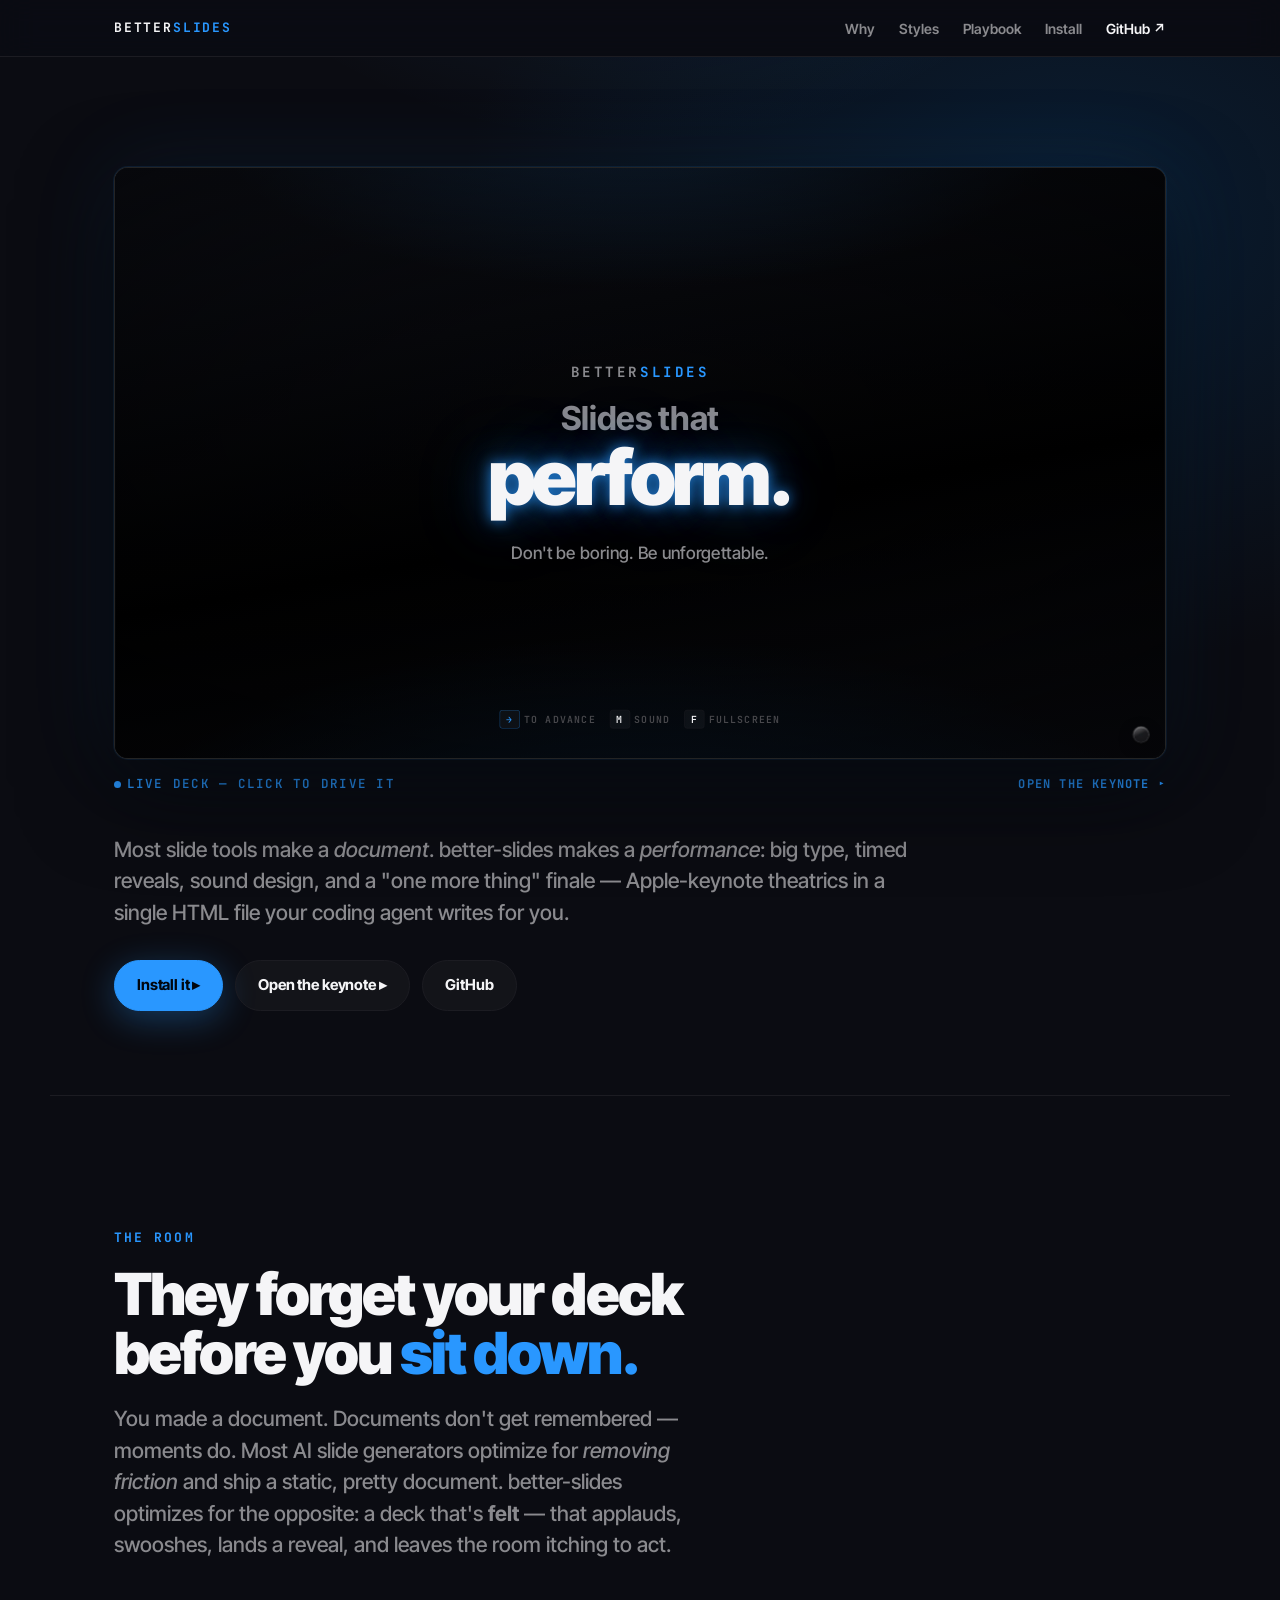
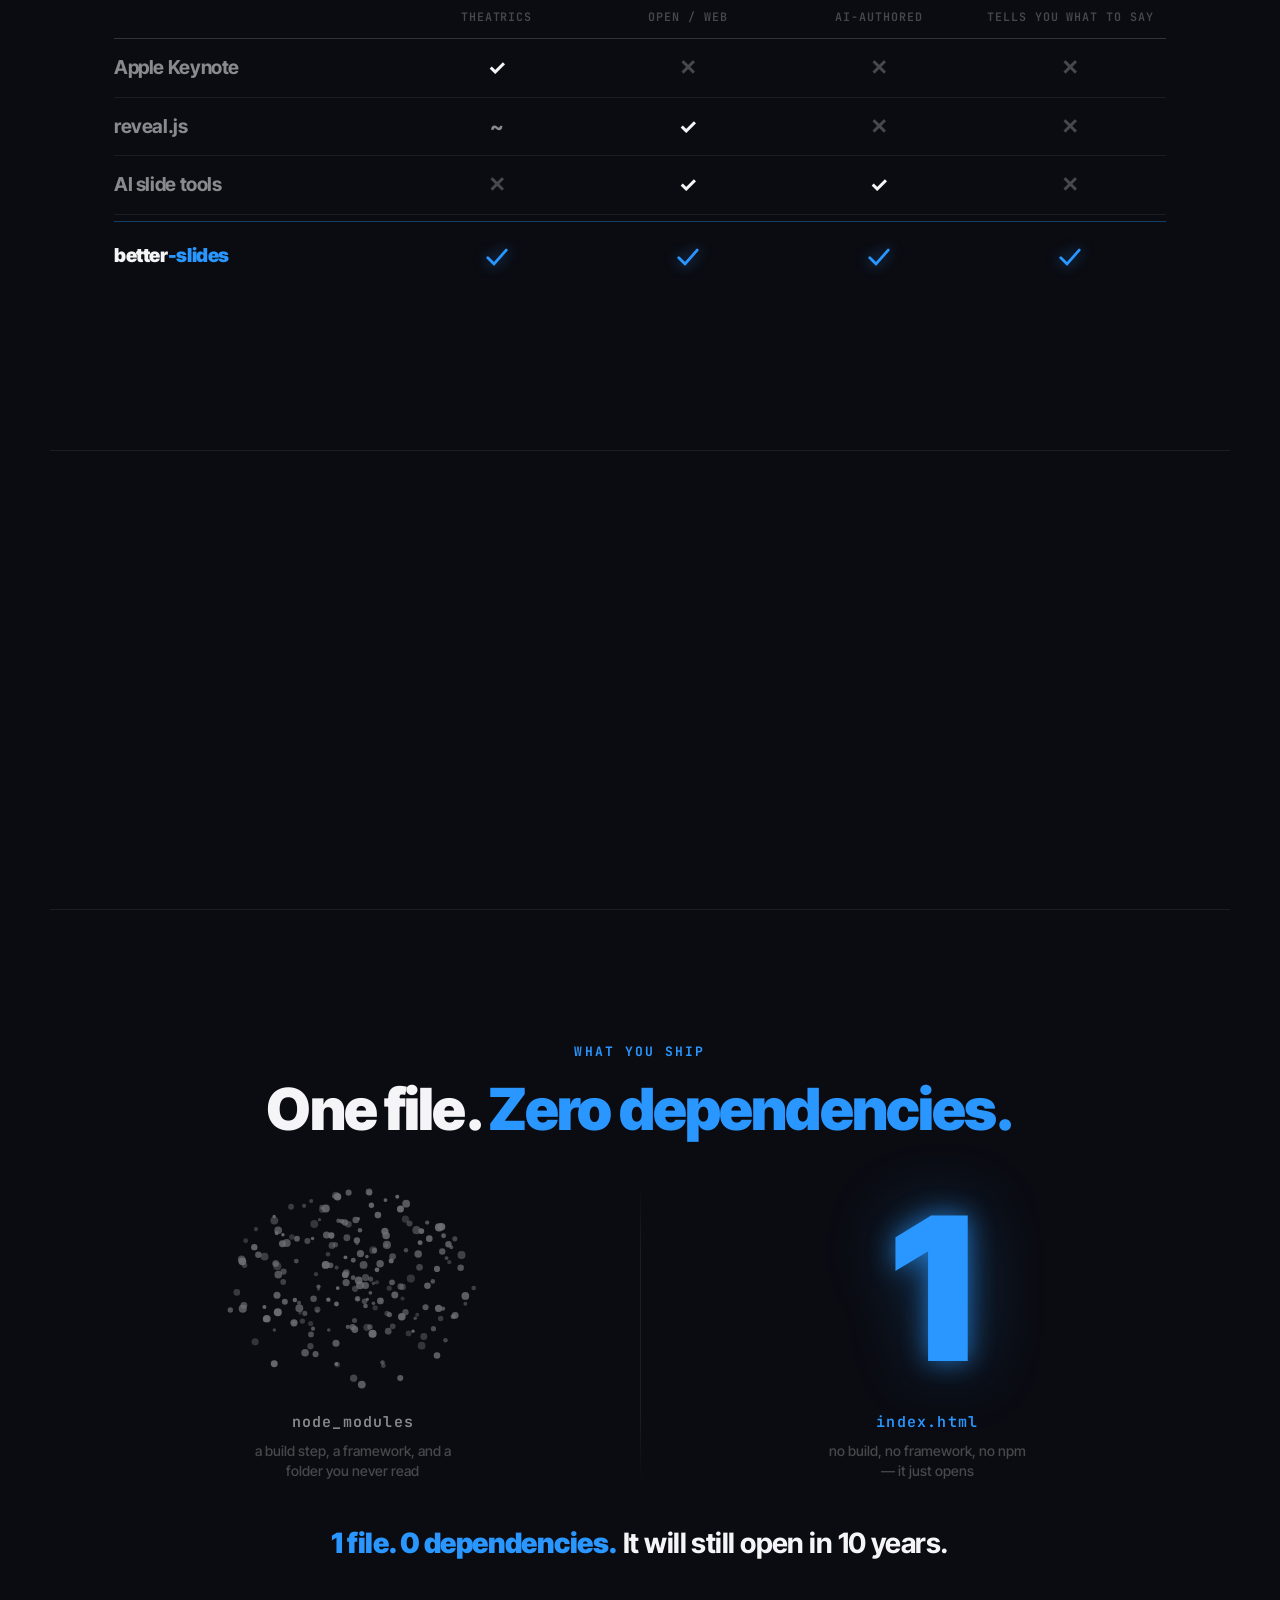
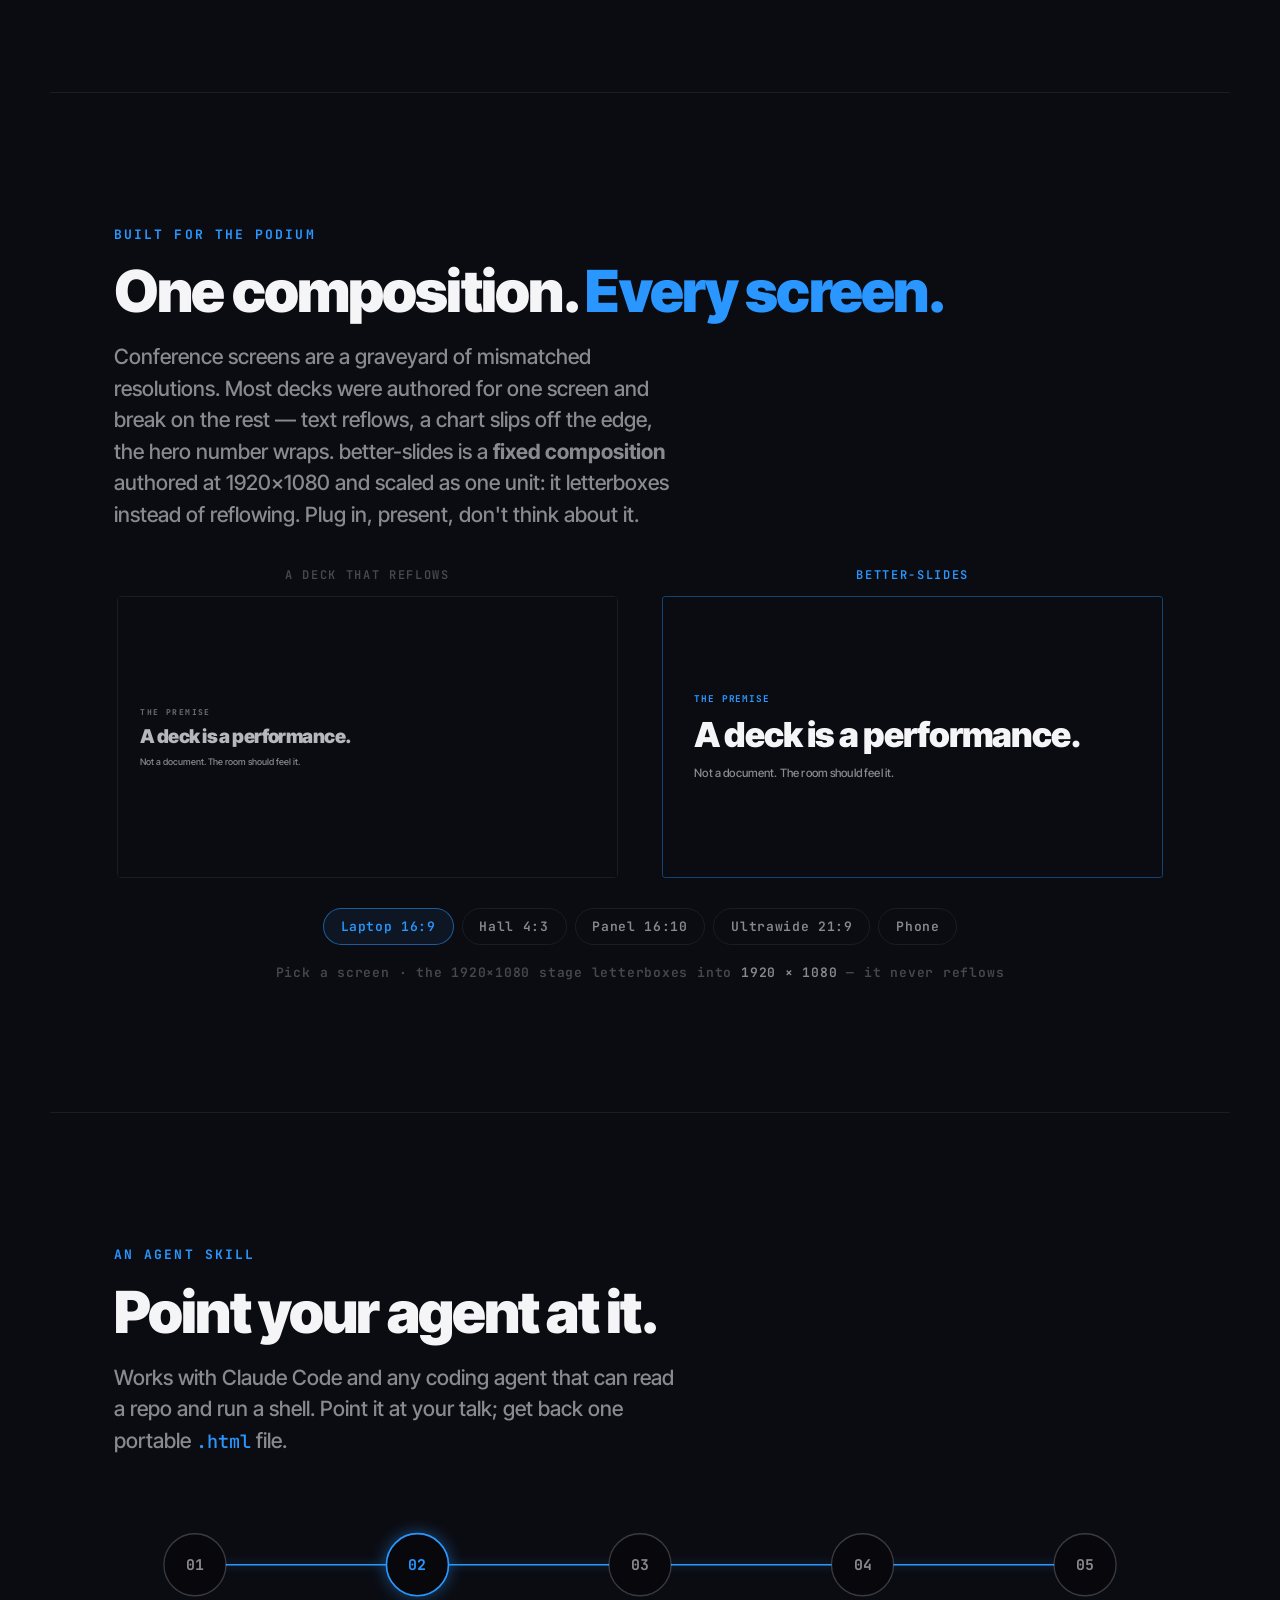
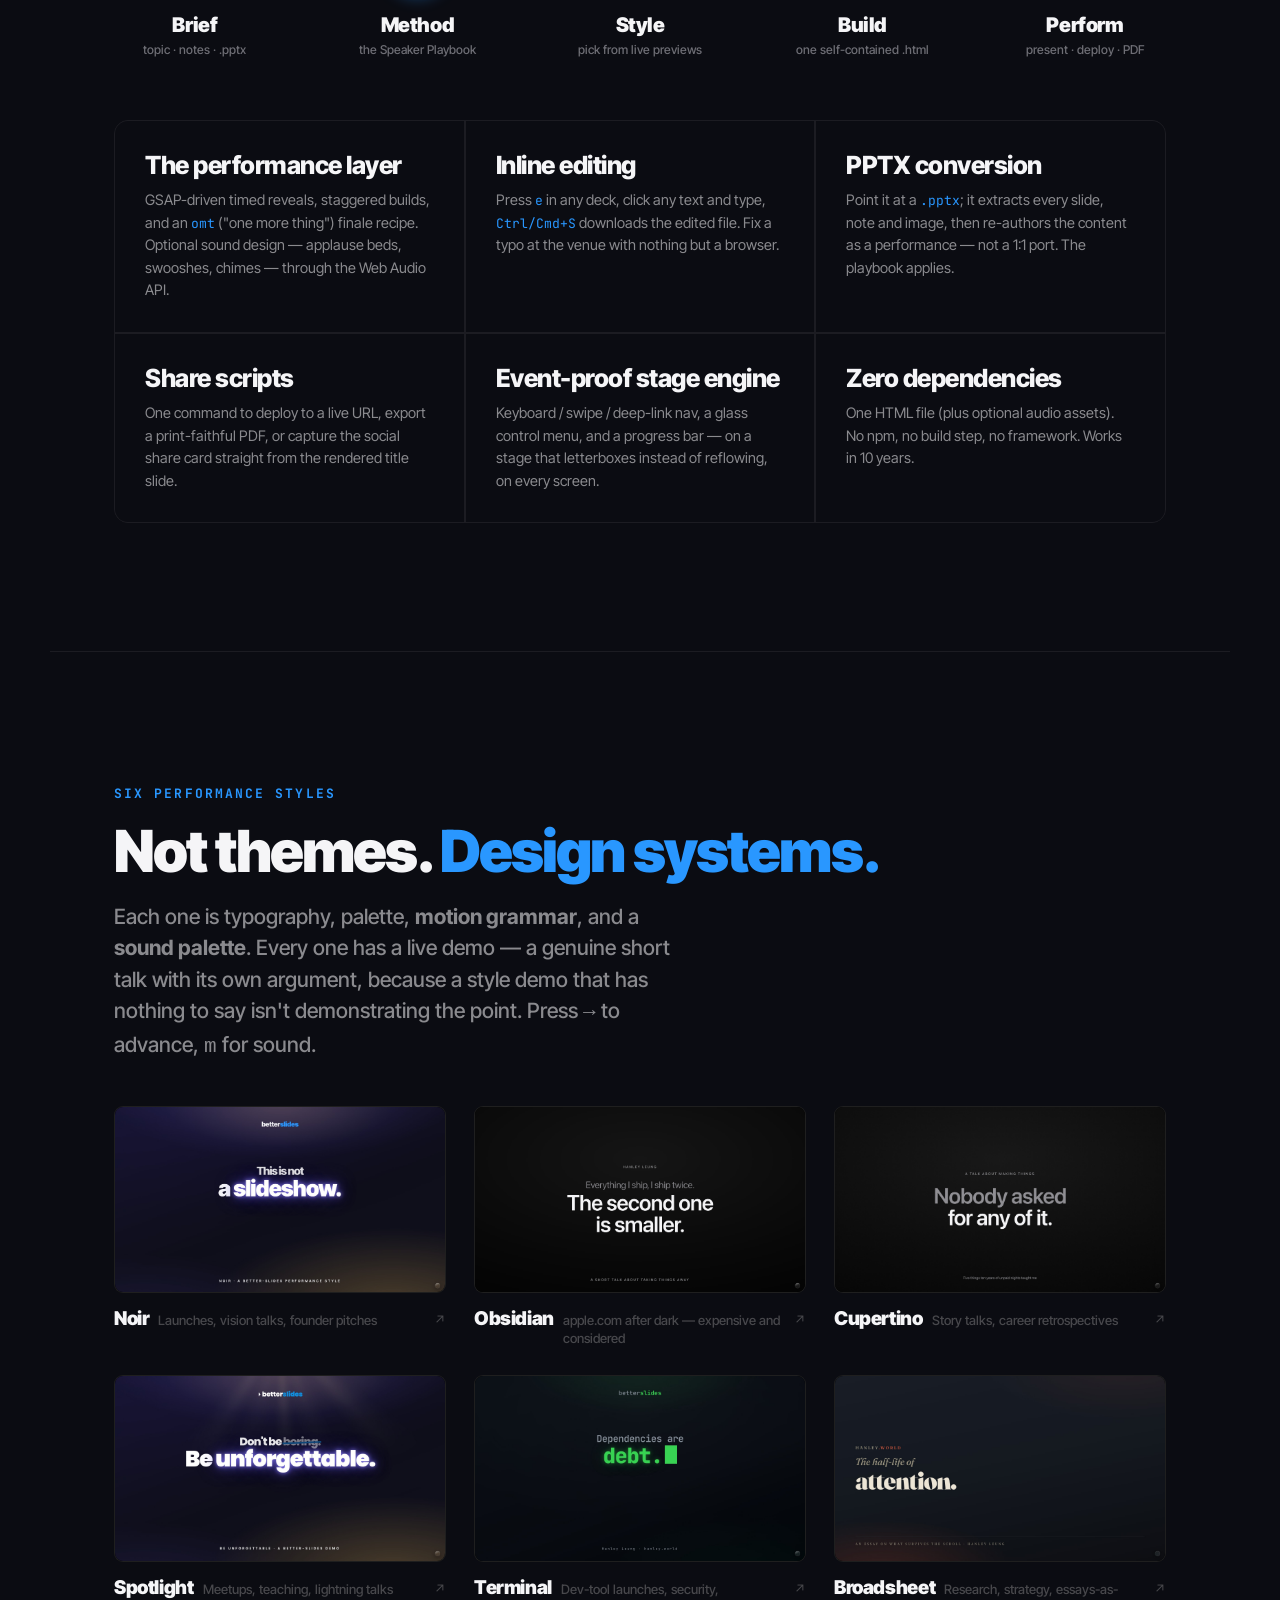
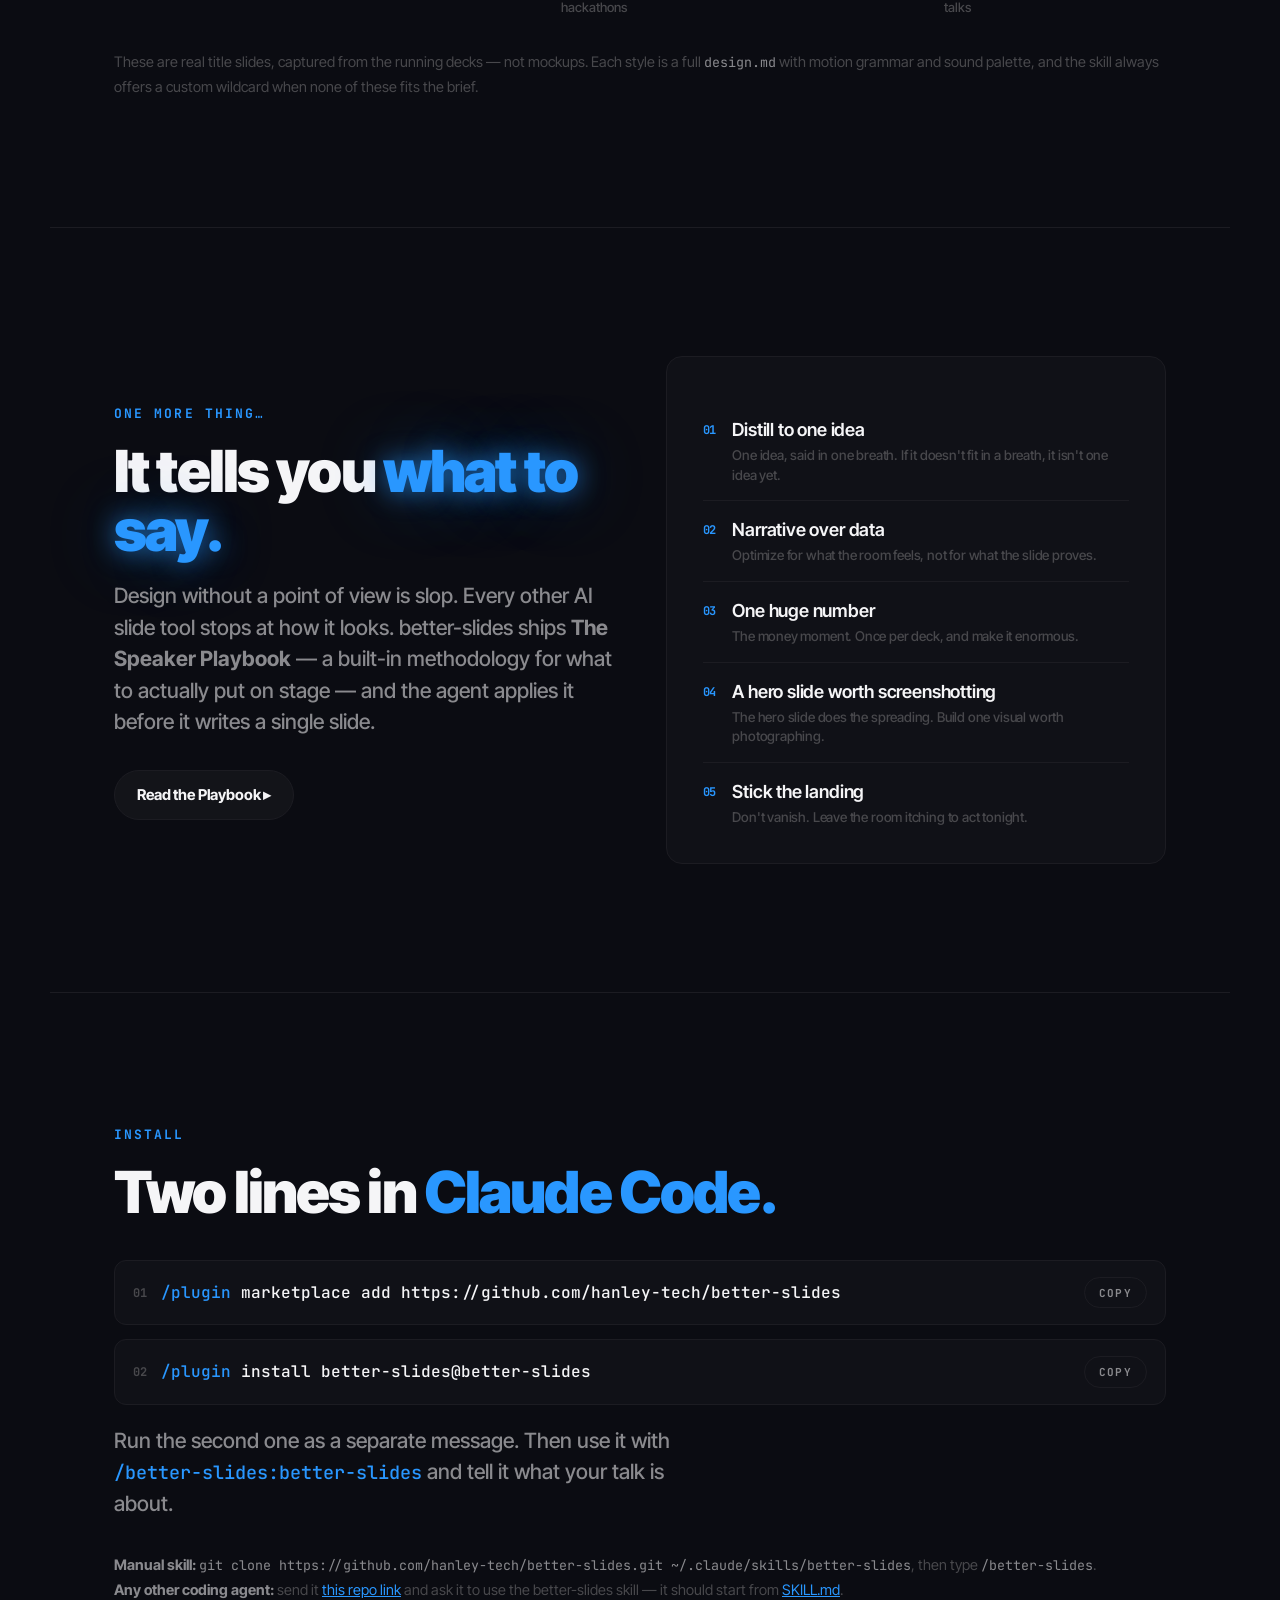
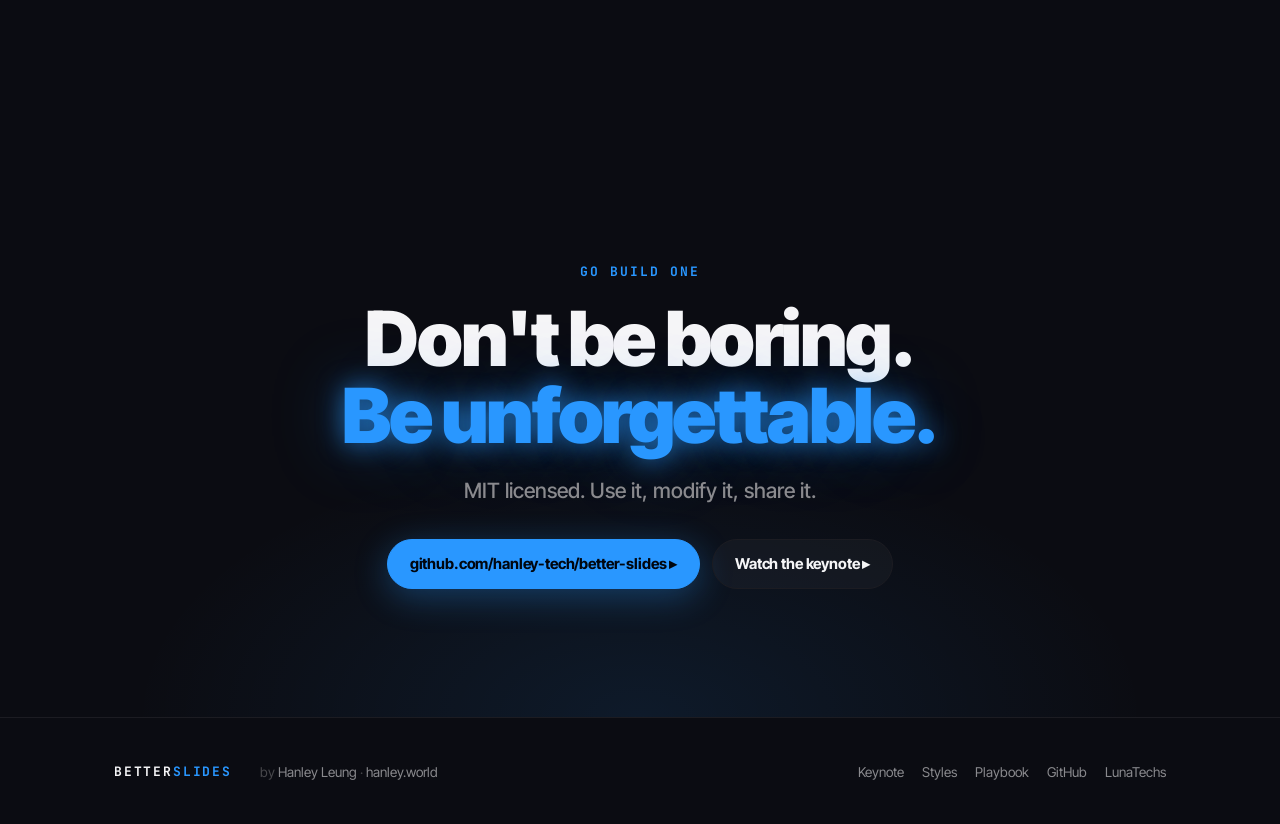
==== commit b06ad084: "Make the landing page a normal page; embed the keynote as its hero Dropping a visitor into a keyboar" ====
--- a/index.html
+++ b/index.html
@@ -4,9 +4,10 @@
 <meta charset="UTF-8">
 <meta name="viewport" content="width=device-width, initial-scale=1">
 <title>better-slides — slides that perform</title>
-<meta name="description" content="Most slide tools make a document. better-slides makes a performance: big type, timed reveals, sound design, and a &quot;one more thing&quot; finale — one HTML file your coding agent writes for you.">
+<meta name="description" content="Apple-keynote theatrics in a single HTML file your coding agent writes for you. Big type, timed reveals, sound design, an event-proof fixed stage — and a built-in playbook that tells you what to say.">
 <link rel="canonical" href="https://hanley-tech.github.io/better-slides/">
-<!-- Open Graph / WhatsApp / iMessage / Facebook -->
+<meta name="theme-color" content="#0B0C12">
+<!-- Open Graph -->
 <meta property="og:type" content="website">
 <meta property="og:site_name" content="better-slides">
 <meta property="og:url" content="https://hanley-tech.github.io/better-slides/">
@@ -22,366 +23,458 @@
 <meta name="twitter:description" content="Most slide tools make a document. This one makes a performance. One HTML file, zero dependencies, written by your coding agent.">
 <meta name="twitter:image" content="https://hanley-tech.github.io/better-slides/og.jpg">
 
-<!-- ════════════════════════════════════════════════════════════════════
-     THEME · Noir — black stage, white light, one accent.
-     See performance-styles/noir/design.md
-     ════════════════════════════════════════════════════════════════════ -->
+<!-- inline favicon — keeps the page a single self-contained file, no extra request -->
+<link rel="icon" href="data:image/svg+xml,%3Csvg xmlns='http://www.w3.org/2000/svg' viewBox='0 0 32 32'%3E%3Crect width='32' height='32' rx='7' fill='%230B0C12'/%3E%3Crect x='6' y='9' width='20' height='13' rx='2' fill='none' stroke='%232997FF' stroke-width='2.4'/%3E%3Cpath d='M12 25h8' stroke='%232997FF' stroke-width='2.4' stroke-linecap='round'/%3E%3C/svg%3E">
 <link rel="preconnect" href="https://fonts.googleapis.com">
 <link rel="preconnect" href="https://fonts.gstatic.com" crossorigin>
-<!-- one fonts request: Inter Tight is the deck's face; the other three render the
-     style swatches on the "six styles" slide in their real typefaces. -->
-<link href="https://fonts.googleapis.com/css2?family=Inter+Tight:wght@400;500;600;700;800;900&family=Poppins:wght@700;900&family=Fraunces:opsz,wght@9..144,700;9..144,900&family=JetBrains+Mono:wght@500;800&display=swap" rel="stylesheet">
-<style id="theme">
-  :root{
-    --ink:#F5F5F7;         /* near-white primary text (never pure #fff) */
-    --muted:#8A8A8E;       /* supporting type */
-    --hint:#48484C;        /* captions, chrome */
-    --bg:#0B0C12;          /* the black stage */
-    --black:#000000;
-    --blue:#2997FF;        /* the single accent */
-    --cyan:#5AC8FA;        /* lighter tint of accent — glow only */
-    --deep:#0A2540;        /* dark accent end for gradients */
-    --gold:#2997FF;        /* Noir has no gold — reuse the accent */
-    --amber:#5AC8FA;
-    --line:#1C1C22;        /* hairline dividers */
-    --mono:"Inter Tight","Helvetica Neue",-apple-system,Arial,sans-serif;
-    --code:"JetBrains Mono","SF Mono",ui-monospace,Menlo,monospace;
-    /* background swirl palette — near-black so the stage never lifts */
-    --p0:#0B0C12; --p1:#0E1018; --p2:#0A2540; --p3:#08080C; --p4:#0B0C12; --p5:#0E1018;
-  }
-</style>
-<!-- ═══════════════════════ END THEME ═══════════════════════ -->
+<link href="https://fonts.googleapis.com/css2?family=Inter+Tight:wght@400;500;600;700;800;900&family=JetBrains+Mono:wght@500;600;700&display=swap" rel="stylesheet">
 
 <style>
-  *{box-sizing:border-box;margin:0;padding:0}
-  html,body{height:100%;overflow:hidden}
-  body{font-family:var(--mono);color:var(--ink);background:#000;-webkit-font-smoothing:antialiased}
-  /* fixed 1920×1080 stage, scaled to fit, letterboxed */
-  #stage{position:fixed;top:50%;left:50%;width:1920px;height:1080px;transform:translate(-50%,-50%) scale(var(--scale,1));transform-origin:center center;container-type:size;overflow:hidden;background:var(--bg)}
-  .bg{position:fixed;inset:-20%;z-index:0;filter:blur(70px);opacity:.42;transition:background 1.2s ease}
-  .bg::after{content:"";position:absolute;inset:0;
-    background:
-      radial-gradient(40% 50% at 18% 22%, var(--g1), transparent 60%),
-      radial-gradient(45% 55% at 82% 30%, var(--g2), transparent 60%),
-      radial-gradient(55% 60% at 50% 88%, var(--g3), transparent 62%);
-    animation:swirl 18s ease-in-out infinite alternate}
-  @keyframes swirl{0%{transform:translate3d(0,0,0) scale(1) rotate(0)}100%{transform:translate3d(3%,-3%,0) scale(1.1) rotate(6deg)}}
-  .grain{position:fixed;inset:0;z-index:1;pointer-events:none;opacity:.05;
-    background-image:url("data:image/svg+xml;utf8,<svg xmlns='http://www.w3.org/2000/svg' width='80' height='80'><filter id='n'><feTurbulence type='fractalNoise' baseFrequency='0.85' numOctaves='2'/></filter><rect width='80' height='80' filter='url(%23n)'/></svg>")}
-  .deck{position:relative;z-index:2;height:100cqh;width:100cqw}
-  .slide{position:absolute;inset:0;display:none;flex-direction:column;justify-content:center;padding:7cqmin 9cqmin}
-  .slide.active{display:flex}
-  .slide.center{align-items:center;text-align:center}
-
-  /* ── entrances ───────────────────────────────────────────── */
-  .slide.active .pop{animation:pop .7s cubic-bezier(.2,1,.3,1) backwards}
-  .slide.active .pop:nth-child(1){animation-delay:.35s}   /* the held beat before the line */
-  .slide.active .pop:nth-child(2){animation-delay:.5s}
-  .slide.active .pop:nth-child(3){animation-delay:.62s}
-  .slide.active .pop:nth-child(4){animation-delay:.74s}
-  .slide.active .pop:nth-child(5){animation-delay:.86s}
-  @keyframes pop{from{opacity:0;transform:translateY(26px)}to{opacity:1;transform:none}}
-  .slide.active .slam{animation:slam .55s cubic-bezier(.2,1.15,.3,1) .45s backwards}
-  @keyframes slam{0%{opacity:0;transform:scale(1.22)}60%{opacity:1;transform:scale(.99)}80%{transform:scale(1.01)}100%{transform:scale(1)}}
-
-  /* ── type ladder (noir/design.md) ────────────────────────── */
-  .badge{display:inline-flex;align-self:flex-start;font-family:var(--code);font-weight:700;letter-spacing:.16em;text-transform:uppercase;font-size:clamp(11px,2.4cqmin,26px);color:var(--blue);margin-bottom:3.4cqmin}
-  .center .badge{align-self:center}
-  .badge::after{content:"";display:block}
-  h1{font-size:clamp(46px,11cqmin,190px);line-height:.95;font-weight:900;letter-spacing:-.03em}
-  h2{font-size:clamp(38px,8.4cqmin,140px);line-height:1;font-weight:900;letter-spacing:-.03em}
-  h2.sm{font-size:clamp(30px,6.4cqmin,108px)}
-  .mega{font-size:clamp(70px,22cqmin,420px);font-weight:900;line-height:.82;letter-spacing:-.05em}
-  .sub{font-size:clamp(18px,3.7cqmin,48px);font-weight:500;line-height:1.42;margin-top:3.4cqmin;max-width:24ch;color:var(--muted)}
-  .center .sub{align-self:center}
-  .tiny{font-family:var(--code);font-size:clamp(11px,2cqmin,22px);font-weight:600;letter-spacing:.1em;text-transform:uppercase;color:var(--hint)}
-  .hl{color:var(--blue)}
-  .glow{text-shadow:0 0 26px rgba(41,151,255,.75),0 0 70px rgba(41,151,255,.4),0 0 140px rgba(41,151,255,.25)}
-  .rule{width:8cqmin;height:2px;background:var(--blue);margin-bottom:3.2cqmin;align-self:flex-start}
-  .center .rule{align-self:center}
-
-  /* ── title slide ─────────────────────────────────────────── */
-  .title-hero{align-items:center;justify-content:center;text-align:center}
-  .title-hero .bgimg{position:absolute;inset:0;z-index:0;background:
-    radial-gradient(66% 46% at 50% -8%, rgba(41,151,255,.18), transparent 62%),
-    radial-gradient(80% 60% at 50% 118%, rgba(10,37,64,.75), transparent 64%),
-    linear-gradient(170deg,#0E1018 0%,#000 58%,#0B0C12 100%)}
-  .title-hero .bgimg::after{content:"";position:absolute;inset:0;background:radial-gradient(70% 60% at 50% 42%, transparent, rgba(0,0,0,.5) 96%)}
-  .title-hero>:not(.bgimg){position:relative;z-index:1}
-  .title-hero .lockwm{font-family:var(--code);font-weight:700;font-size:clamp(13px,2.4cqmin,26px);letter-spacing:.2em;text-transform:uppercase;color:var(--muted)}
-  .title-hero .lockwm b{color:var(--blue);font-weight:700}
-  .title-hero h1{margin-top:3.4cqmin}
-  .title-hero .t-sm{display:block;font-size:clamp(24px,5.6cqmin,74px);font-weight:700;line-height:1;color:var(--muted);letter-spacing:-.01em}
-  .title-hero .t-mega{display:block;font-size:clamp(48px,13cqmin,190px);font-weight:900;line-height:.92;letter-spacing:-.04em;margin-top:.1em}
-  .title-hero .tagline{margin-top:5cqmin;font-size:clamp(15px,2.9cqmin,34px);font-weight:500;color:var(--muted);letter-spacing:.01em}
-  /* .title-hero .drive — specificity must beat `.title-hero>:not(.bgimg)` above,
-     which would otherwise force this out of `position:absolute` and into the flow. */
-  .title-hero .drive{position:absolute;left:0;right:0;bottom:5cqmin;z-index:2;display:flex;justify-content:center;gap:2.4cqmin;
-    font-family:var(--code);font-size:clamp(10px,1.7cqmin,18px);font-weight:600;letter-spacing:.12em;text-transform:uppercase;color:var(--hint)}
-  .drive span{display:inline-flex;align-items:center;gap:.7ch}
-  .drive kbd{font-family:var(--code);font-size:1em;color:var(--ink);border:1px solid var(--line);border-radius:5px;padding:.25em .6em;background:rgba(255,255,255,.04)}
-  .drive .k1 kbd{color:var(--blue);border-color:rgba(41,151,255,.4);animation:nudge 2.6s ease-in-out infinite}
-  @keyframes nudge{0%,72%,100%{transform:translateX(0);opacity:.9}80%{transform:translateX(4px);opacity:1}88%{transform:translateX(0)}}
-  .slide.active .drive{animation:pop .8s ease 1.6s backwards}
-
-  /* ── the gap matrix ──────────────────────────────────────── */
-  .matrix{width:100%;max-width:1560px;margin-top:4cqmin;font-size:clamp(11px,2.1cqmin,23px)}
-  .mrow{display:grid;grid-template-columns:1.5fr repeat(4,1fr);align-items:center;
-    border-bottom:1px solid var(--line);padding:1.7cqmin 0}
-  .mrow.mhead{border-bottom-color:rgba(255,255,255,.16);padding-bottom:1.2cqmin}
-  .mrow.mhead span{font-family:var(--code);font-weight:600;letter-spacing:.1em;text-transform:uppercase;color:var(--hint);font-size:.82em;text-align:center}
-  .mrow.mhead .mlab{text-align:left}
-  .mrow.us{border-bottom:none;border-top:1px solid rgba(41,151,255,.35);margin-top:.8cqmin;padding-top:2.4cqmin}
-  .mlab{font-weight:700;font-size:1.35em;letter-spacing:-.02em;color:var(--muted)}
-  .us .mlab{color:var(--ink);font-weight:900}
-  .us .mlab b{color:var(--blue);font-weight:900}
-  .mk{text-align:center;font-weight:700;font-size:1.5em;color:var(--hint)}
-  .mk.y{color:var(--ink)}
-  .mk.p{color:var(--muted)}
-  .mk svg{width:clamp(18px,3.4cqmin,40px);height:auto;display:inline-block;vertical-align:middle;overflow:visible}
-  .ck{fill:none;stroke:var(--blue);stroke-width:2.6;stroke-linecap:round;stroke-linejoin:round;filter:drop-shadow(0 0 6px rgba(41,151,255,.6))}
-
-  /* ── one file / zero dependencies (the hero) ─────────────── */
-  .mass{display:flex;align-items:center;justify-content:center;gap:6cqmin;width:100%;margin-top:1cqmin}
-  .mcol{flex:1;display:flex;flex-direction:column;align-items:center;text-align:center;max-width:44%}
-  .mrule{width:1px;align-self:stretch;background:linear-gradient(180deg,transparent,var(--line) 22%,var(--line) 78%,transparent)}
-  /* both columns get an identical-height visual slot so the captions share a baseline */
-  .swarm,.massnum{height:clamp(80px,26cqmin,300px);display:flex;align-items:center;justify-content:center}
-  .swarm{width:clamp(150px,34cqmin,380px);display:block;overflow:visible}
-  .swarm circle{fill:#6E6E75}
-  .massnum .mega{font-size:clamp(70px,24cqmin,280px)}
-  .mcap{font-family:var(--code);font-size:clamp(11px,2.1cqmin,23px);font-weight:600;letter-spacing:.08em;color:var(--muted);margin-top:2.6cqmin}
-  .mcap.on{color:var(--blue)}
-  .msub{font-size:clamp(11px,1.9cqmin,21px);font-weight:500;color:var(--hint);margin-top:1.2cqmin;max-width:26ch;line-height:1.45}
-  .massfoot{margin-top:5cqmin;font-size:clamp(16px,3.4cqmin,44px);font-weight:700;color:var(--ink);letter-spacing:-.02em}
-  .massfoot b{color:var(--blue);font-weight:900}
-
-  /* ── event-proof screens ─────────────────────────────────── */
-  .screens{display:flex;align-items:flex-start;justify-content:center;gap:7cqmin;width:100%;margin-top:3.4cqmin}
-  .scol{display:flex;flex-direction:column;align-items:center;gap:2cqmin}
-  .scap{font-family:var(--code);font-size:clamp(10px,1.8cqmin,19px);font-weight:600;letter-spacing:.14em;text-transform:uppercase;color:var(--hint)}
-  .scap.on{color:var(--blue)}
-  .sbox{width:clamp(180px,54cqmin,620px);height:clamp(100px,30cqmin,340px);display:flex;align-items:center;justify-content:center}
-  .frame{position:relative;background:#000;border:1px solid var(--line);overflow:hidden;border-radius:4px}
-  .frame.good{border-color:rgba(41,151,255,.45)}
-  .ministage{position:absolute;top:50%;left:50%;width:480px;height:270px;transform:translate(-50%,-50%) scale(var(--ms,1));transform-origin:center;background:var(--bg);
-    display:flex;flex-direction:column;justify-content:center;padding:0 30px;gap:12px}
-  .reflow{position:absolute;inset:0;background:var(--bg);display:flex;flex-direction:column;justify-content:center;padding:0 26px;gap:12px;overflow:hidden}
-  .mk-k{font-family:var(--code);font-size:9px;font-weight:700;letter-spacing:.18em;text-transform:uppercase;color:var(--blue)}
-  .reflow .mk-k{color:#6E6E75}
-  .mk-h{font-size:33px;font-weight:900;line-height:.94;letter-spacing:-.03em;color:var(--ink);white-space:nowrap}
-  .reflow .mk-h{white-space:normal;color:#B6B6BC}
-  .mk-s{font-size:11px;font-weight:500;color:var(--muted);white-space:nowrap}
-  .reflow .mk-s{white-space:normal}
-  .rchips{display:flex;justify-content:center;gap:1.2cqmin;margin-top:4cqmin;flex-wrap:wrap}
-  .rchip{font-family:var(--code);font-size:clamp(9px,1.7cqmin,19px);font-weight:600;letter-spacing:.06em;color:var(--muted);
-    background:transparent;border:1px solid var(--line);border-radius:999px;padding:.75em 1.5em;cursor:pointer;transition:.25s ease}
-  .rchip:hover{color:var(--ink);border-color:rgba(255,255,255,.28)}
-  .rchip.on{color:var(--blue);border-color:rgba(41,151,255,.55);background:rgba(41,151,255,.07)}
-  .rchip:focus-visible{outline:2px solid var(--blue);outline-offset:3px}
-  .dims{margin-top:2.4cqmin;text-align:center;font-family:var(--code);font-size:clamp(10px,1.8cqmin,20px);font-weight:600;letter-spacing:.1em;color:var(--hint)}
-  .dims b{color:var(--muted);font-weight:600}
-
-  /* ── agent workflow ──────────────────────────────────────── */
-  .flowwrap{width:100%;max-width:1620px;margin-top:4cqmin;align-self:center}
-  .flowwrap svg{width:100%;height:auto;display:block;overflow:visible}
-  .fl-track{fill:none;stroke:var(--line);stroke-width:2}
-  .fl-live{fill:none;stroke:var(--blue);stroke-width:2;filter:drop-shadow(0 0 6px rgba(41,151,255,.5))}
-  .fl-ring{fill:#08080C;stroke:rgba(255,255,255,.2);stroke-width:2}
-  .fl-ring.key{stroke:var(--blue);stroke-width:2.5;filter:drop-shadow(0 0 12px rgba(41,151,255,.45))}
-  .fl-n{font:700 22px var(--code);fill:#8A8A8E;text-anchor:middle}
-  .fl-n.key{fill:#2997FF}
-  .fl-t{font:900 30px var(--mono);fill:#F5F5F7;text-anchor:middle;letter-spacing:-.02em}
-  .fl-d{font:500 18px var(--mono);fill:#6E6E75;text-anchor:middle}
-
-  /* ── style swatches ──────────────────────────────────────── */
-  .swgrid{display:grid;grid-template-columns:repeat(3,1fr);gap:3cqmin 3cqmin;width:100%;max-width:1600px;margin-top:3.4cqmin;align-self:center}
-  .sw{display:flex;flex-direction:column;gap:1.4cqmin;text-decoration:none;color:inherit;transition:transform .3s cubic-bezier(.2,1,.3,1)}
-  .sw:hover,.sw:focus-visible{transform:translateY(-6px)}
-  .sw:focus-visible{outline:2px solid var(--blue);outline-offset:8px;border-radius:8px}
-  .swchip{position:relative;aspect-ratio:16/9;border-radius:8px;border:1px solid rgba(255,255,255,.12);overflow:hidden;
-    background:var(--sbg);display:flex;flex-direction:column;justify-content:center;gap:.6cqmin;padding:0 2.4cqmin;transition:border-color .3s}
-  .sw:hover .swchip,.sw:focus-visible .swchip{border-color:rgba(255,255,255,.4)}
-  .swchip::after{content:"";position:absolute;inset:0;background:var(--sglow);pointer-events:none}
-  .swk{position:relative;z-index:1;font-family:var(--sfam);font-size:clamp(6px,1.15cqmin,13px);font-weight:700;letter-spacing:.18em;text-transform:uppercase;color:var(--sac)}
-  .swh{position:relative;z-index:1;font-family:var(--sfam);font-size:clamp(15px,3.4cqmin,38px);font-weight:900;line-height:.95;letter-spacing:-.03em;color:var(--sink)}
-  .swbar{position:relative;z-index:1;width:3.4cqmin;height:2px;background:var(--sac);margin-top:.5cqmin}
-  .swmeta{display:flex;align-items:baseline;gap:1ch}
-  .swmeta b{font-size:clamp(13px,2.5cqmin,28px);font-weight:900;letter-spacing:-.02em;color:var(--ink);transition:color .25s}
-  .sw:hover .swmeta b,.sw:focus-visible .swmeta b{color:var(--blue)}
-  .swmeta i{flex:1;font-style:normal;font-size:clamp(9px,1.6cqmin,18px);font-weight:500;color:var(--hint);line-height:1.3}
-  .swmeta em{font-style:normal;font-size:clamp(9px,1.6cqmin,18px);color:var(--hint);transition:.25s}
-  .sw:hover .swmeta em{color:var(--blue);transform:translate(2px,-2px)}
-
-  /* ── install CTA ─────────────────────────────────────────── */
-  .cmds{display:flex;flex-direction:column;gap:1.8cqmin;width:100%;max-width:1420px;margin-top:4cqmin}
-  .cmd{display:flex;align-items:center;gap:2.2cqmin;border:1px solid var(--line);border-radius:12px;padding:2.2cqmin 2.4cqmin;background:rgba(255,255,255,.02)}
-  .cmd .cn{font-family:var(--code);font-size:clamp(10px,1.7cqmin,19px);font-weight:700;color:var(--hint);flex:none}
-  .cmd code{flex:1;font-family:var(--code);font-size:clamp(11px,2.5cqmin,30px);font-weight:500;color:var(--ink);white-space:nowrap;overflow:hidden;text-overflow:ellipsis}
-  .cmd code .p{color:var(--blue)}
-  .cpy{flex:none;font-family:var(--code);font-size:clamp(9px,1.6cqmin,18px);font-weight:700;letter-spacing:.1em;text-transform:uppercase;
-    color:var(--muted);background:transparent;border:1px solid var(--line);border-radius:999px;padding:.7em 1.4em;cursor:pointer;transition:.2s;min-width:9ch}
-  .cpy:hover{color:var(--ink);border-color:rgba(255,255,255,.3)}
-  .cpy.done{color:var(--blue);border-color:rgba(41,151,255,.5)}
-  .cpy:focus-visible{outline:2px solid var(--blue);outline-offset:3px}
-  .inl{font-family:var(--code);font-size:.9em;color:var(--blue)}
-
-  /* ── omt finale ──────────────────────────────────────────── */
-  .omt-slide{align-items:center;text-align:center;justify-content:center}
-  .omt-slide .omt-kicker{align-self:center;margin-bottom:3cqmin}
-  .omt-slide .omt-line{font-size:clamp(34px,7.6cqmin,124px);max-width:20ch}
-  .omt-slide .omt-sub{align-self:center;max-width:34ch}
-
-  /* ── close ───────────────────────────────────────────────── */
-  .closelink{color:var(--ink);text-decoration:none;border-bottom:1px solid rgba(41,151,255,.5);transition:color .2s}
-  .closelink:hover{color:var(--blue)}
-  .closelink:focus-visible{outline:2px solid var(--blue);outline-offset:4px}
-
-  /* ── chrome ──────────────────────────────────────────────── */
-  .fab{position:fixed;bottom:2.6cqmin;right:2.6cqmin;z-index:7;width:30px;height:30px;border-radius:50%;display:flex;align-items:center;justify-content:center;cursor:pointer;
-    background:rgba(255,255,255,.09);-webkit-backdrop-filter:blur(18px) saturate(180%);backdrop-filter:blur(18px) saturate(180%);
-    border:1px solid rgba(255,255,255,.22);
-    box-shadow:0 8px 28px rgba(0,0,0,.4),inset 0 1px 1px rgba(255,255,255,.45),inset 0 -3px 8px rgba(0,0,0,.22);
-    transition:transform .3s cubic-bezier(.2,1,.3,1),background .3s}
-  .fab::before{content:"";position:absolute;inset:0;border-radius:50%;background:linear-gradient(155deg,rgba(255,255,255,.4),transparent 48%);pointer-events:none}
-  .fab:hover{transform:scale(1.08);background:rgba(255,255,255,.14)}
-  .fab:active{transform:scale(.95)}
-  .fab.on{background:rgba(41,151,255,.2);border-color:rgba(41,151,255,.5)}
-  .menu{position:fixed;bottom:7cqmin;right:2.6cqmin;z-index:7;display:flex;flex-direction:column;min-width:274px;max-height:80cqh;padding:12px;border-radius:22px;font-family:var(--mono);color:var(--ink);
-    background:rgba(16,18,28,.55);-webkit-backdrop-filter:blur(28px) saturate(180%);backdrop-filter:blur(28px) saturate(180%);
-    border:1px solid rgba(255,255,255,.18);
-    box-shadow:0 20px 54px rgba(0,0,0,.55),inset 0 1px 1px rgba(255,255,255,.28);
-    opacity:0;transform:translateY(12px) scale(.95);transform-origin:bottom right;pointer-events:none;transition:.3s cubic-bezier(.2,1,.3,1)}
-  .menu.open{opacity:1;transform:none;pointer-events:auto}
-  .menu .wm{font-size:13px;font-weight:600;letter-spacing:-.02em;opacity:.85;padding:4px 8px 2px}
-  .menu .wm b{color:var(--blue)}
-  .menu .prog{display:flex;align-items:center;gap:10px;padding:10px 8px 12px}
-  .menu .bar{flex:1;height:6px;border-radius:99px;background:rgba(255,255,255,.16);overflow:hidden}
-  .menu .bar span{display:block;height:100%;border-radius:99px;background:linear-gradient(90deg,var(--cyan),var(--blue));transition:width .35s ease}
-  .menu .count{font-size:12px;font-weight:600;opacity:.7;min-width:48px;text-align:right}
-  .menu .acts{display:flex;gap:6px;margin:6px 0 2px}
-  .menu .act{flex:1;display:flex;align-items:center;justify-content:center;padding:9px 0;border-radius:11px;border:1px solid rgba(255,255,255,.12);background:rgba(255,255,255,.05);color:var(--ink);font-size:16px;line-height:1;cursor:pointer;transition:background .15s}
-  .menu .act:hover{background:rgba(255,255,255,.14)}
-  .menu .nav{flex:1;min-height:0;overflow-y:auto;margin-top:8px;padding-top:8px;border-top:1px solid rgba(255,255,255,.12);display:flex;flex-direction:column;gap:1px}
-  .menu .nav::-webkit-scrollbar{width:6px}
-  .menu .nav::-webkit-scrollbar-thumb{background:rgba(255,255,255,.22);border-radius:3px}
-  .menu .navi{display:flex;align-items:center;gap:9px;padding:7px 10px;border-radius:9px;border:none;background:transparent;color:var(--ink);font-family:var(--mono);font-weight:600;font-size:11.5px;cursor:pointer;text-align:left;transition:background .15s}
-  .menu .navi:hover{background:rgba(255,255,255,.1)}
-  .menu .navi.on{background:rgba(41,151,255,.16)}
-  .menu .navi .n{opacity:.45;min-width:20px}
-  .menu .navi.on .n{opacity:1;color:var(--blue)}
-  .menu .navi .t{white-space:nowrap;overflow:hidden;text-overflow:ellipsis}
-  .brandmark{position:fixed;top:3cqmin;left:3.6cqmin;z-index:5;display:flex;align-items:center;gap:9px;pointer-events:none;opacity:.9;transition:opacity .4s}
-  .brandmark .wm{font-family:var(--code);font-weight:700;font-size:clamp(9px,1.6cqmin,17px);letter-spacing:.2em;text-transform:uppercase;color:var(--hint)}
-  .brandmark .wm b{color:var(--blue);font-weight:700}
-  body.first .brandmark{opacity:0}
-  .confetti{position:fixed;inset:0;z-index:4;pointer-events:none;overflow:hidden;display:none}
-  .confetti.go{display:block}
-  .confetti b{position:absolute;top:-12cqh;width:8px;height:14px;border-radius:2px;animation:fall linear forwards}
-  @keyframes fall{to{transform:translateY(125cqh) rotate(720deg)}}
-  body.muted .fab.sounding,#soundbtn.off{opacity:.5}
-  /* inline edit mode — press E, click any text, Ctrl/Cmd+S to save the file */
-  body.editing .slide.active{outline:2px dashed rgba(255,255,255,.28);outline-offset:-10px;cursor:text}
-  body.editing .fab{background:rgba(41,151,255,.25);border-color:rgba(41,151,255,.5)}
-
-  @media (prefers-reduced-motion: reduce){
-    .bg::after,.slide.active .pop,.slide.active .slam,.slide.active .drive,.drive .k1 kbd{animation:none!important}
-    .bg{transition:none}
-    .sw:hover{transform:none}
-    .omt-kicker,.omt-line,.omt-sub{opacity:1!important}
-  }
-  @media print{
-    html,body{height:auto;overflow:visible;background:var(--bg)}
-    .bg,.grain,.confetti,.fab,.menu,.brandmark{display:none!important}
-    .deck{height:auto}
-    .slide{position:static!important;display:flex!important;min-height:90cqh;page-break-after:always;padding:8cqmin}
-    .slide .pop,.slide .slam{animation:none!important}
-    .omt-kicker,.omt-line,.omt-sub{opacity:1!important}
-    .bg::after{display:none}
-  }
+/* ════════════════════════════════════════════════════════════════
+   THEME · Noir — black stage, white light, one accent.
+   performance-styles/noir/design.md
+   ════════════════════════════════════════════════════════════════ */
+:root{
+  --ink:#F5F5F7; --muted:#8A8A8E; --hint:#48484C;
+  --bg:#0B0C12; --black:#000000;
+  --blue:#2997FF; --cyan:#5AC8FA; --deep:#0A2540;
+  --line:#1C1C22;
+  --mono:"Inter Tight","Helvetica Neue",-apple-system,Arial,sans-serif;
+  --code:"JetBrains Mono","SF Mono",ui-monospace,Menlo,monospace;
+  --pad:clamp(20px,5vw,72px);
+  --maxw:1180px;
+}
+*{box-sizing:border-box;margin:0;padding:0}
+html{scroll-behavior:smooth;-webkit-text-size-adjust:100%}
+body{font-family:var(--mono);color:var(--ink);background:var(--bg);
+  -webkit-font-smoothing:antialiased;overflow-x:hidden;line-height:1.5}
+img,svg,iframe{max-width:100%}
+a{color:var(--blue)}
+::selection{background:rgba(41,151,255,.3)}
+:focus-visible{outline:2px solid var(--blue);outline-offset:3px;border-radius:4px}
+
+.wrap{max-width:var(--maxw);margin:0 auto;padding-inline:var(--pad)}
+section{padding-block:clamp(64px,10vw,132px);position:relative}
+.hr{border:0;border-top:1px solid var(--line);max-width:var(--maxw);margin:0 auto}
+
+/* ── type ladder ─────────────────────────────────────────── */
+.badge{display:inline-block;font-family:var(--code);font-weight:700;letter-spacing:.16em;
+  text-transform:uppercase;font-size:clamp(10px,1.6vw,13px);color:var(--blue);margin-bottom:18px}
+h1{font-size:clamp(44px,8.4vw,104px);line-height:.94;font-weight:900;letter-spacing:-.035em}
+h2{font-size:clamp(30px,4.6vw,58px);line-height:1.02;font-weight:900;letter-spacing:-.032em}
+h3{font-size:clamp(19px,2.2vw,25px);line-height:1.15;font-weight:800;letter-spacing:-.02em}
+.sub{font-size:clamp(16px,1.9vw,21px);font-weight:500;line-height:1.5;color:var(--muted);
+  margin-top:20px;max-width:44ch}
+.tiny{font-family:var(--code);font-size:12px;font-weight:600;letter-spacing:.1em;
+  text-transform:uppercase;color:var(--hint)}
+.hl{color:var(--blue)}
+.glow{text-shadow:0 0 26px rgba(41,151,255,.7),0 0 70px rgba(41,151,255,.35)}
+
+/* ── skip link ───────────────────────────────────────────── */
+.skip{position:absolute;left:-9999px;top:8px;z-index:99;background:var(--blue);color:#000;
+  padding:10px 16px;border-radius:8px;font-weight:700;font-size:14px}
+.skip:focus{left:12px}
+
+/* ── nav ─────────────────────────────────────────────────── */
+.topbar{position:sticky;top:0;z-index:20;background:rgba(11,12,18,.72);
+  -webkit-backdrop-filter:blur(18px) saturate(180%);backdrop-filter:blur(18px) saturate(180%);
+  border-bottom:1px solid var(--line)}
+.topbar .wrap{display:flex;align-items:center;gap:16px;height:56px}
+.wm{font-family:var(--code);font-weight:700;font-size:13px;letter-spacing:.14em;
+  text-transform:uppercase;color:var(--ink);text-decoration:none;white-space:nowrap}
+.wm b{color:var(--blue)}
+.topbar nav{margin-left:auto;display:flex;align-items:center;gap:clamp(12px,2vw,24px)}
+.topbar nav a{font-size:14px;font-weight:600;color:var(--muted);text-decoration:none;transition:color .2s}
+.topbar nav a:hover{color:var(--ink)}
+.topbar nav a.gh{color:var(--ink)}
+@media (max-width:640px){.topbar nav a.hide-s{display:none}}
+
+/* ── buttons ─────────────────────────────────────────────── */
+.btn{display:inline-flex;align-items:center;gap:.6ch;font-family:var(--mono);font-weight:700;
+  font-size:15px;letter-spacing:-.01em;text-decoration:none;padding:13px 22px;border-radius:999px;
+  border:1px solid var(--line);color:var(--ink);background:rgba(255,255,255,.03);
+  transition:transform .25s cubic-bezier(.2,1,.3,1),background .25s,border-color .25s;cursor:pointer}
+.btn:hover{transform:translateY(-2px);border-color:rgba(255,255,255,.28);background:rgba(255,255,255,.07)}
+.btn.pri{background:var(--blue);border-color:var(--blue);color:#00060F;
+  box-shadow:0 8px 34px rgba(41,151,255,.32)}
+.btn.pri:hover{background:#4AA8FF;border-color:#4AA8FF}
+.btns{display:flex;flex-wrap:wrap;gap:12px;margin-top:32px}
+
+/* ── HERO ────────────────────────────────────────────────── */
+.hero{padding-top:clamp(48px,7vw,80px);padding-bottom:clamp(48px,7vw,84px);overflow:hidden}
+.hero::before{content:"";position:absolute;inset:-30% -10% auto -10%;height:150%;z-index:-1;pointer-events:none;
+  background:
+    radial-gradient(52% 40% at 50% 0%, rgba(41,151,255,.16), transparent 64%),
+    radial-gradient(60% 44% at 78% 30%, rgba(10,37,64,.7), transparent 66%)}
+.hero .lock{font-family:var(--code);font-weight:700;font-size:clamp(11px,1.7vw,14px);
+  letter-spacing:.2em;text-transform:uppercase;color:var(--muted);margin-bottom:22px}
+.hero .lock b{color:var(--blue)}
+/* The h1 stays in the DOM for SEO + screen readers, but the deck's own title
+   slide is the visible headline — see the note on the hero markup. Must not be
+   display:none, which would hide it from assistive tech too. */
+.sr-only{position:absolute;width:1px;height:1px;padding:0;margin:calc(-1 * 1px);
+  overflow:hidden;clip-path:inset(50%);white-space:nowrap;border:0}
+.hero .herosub{margin-top:clamp(28px,3.4vw,40px);max-width:62ch}
+
+/* the live deck frame */
+.stagebox{margin-top:clamp(20px,2.6vw,30px)}
+.frame16{position:relative;aspect-ratio:16/9;width:100%;border-radius:14px;overflow:hidden;
+  border:1px solid rgba(255,255,255,.14);background:#000;
+  box-shadow:0 30px 90px rgba(0,0,0,.6),0 0 0 1px rgba(41,151,255,.12),
+             0 0 90px rgba(41,151,255,.1)}
+.frame16 iframe{position:absolute;inset:0;width:100%;height:100%;border:0;display:block}
+.framecap{display:flex;flex-wrap:wrap;align-items:center;gap:10px 18px;margin-top:16px}
+.framecap .cap{font-family:var(--code);font-size:clamp(10px,1.5vw,12.5px);font-weight:600;
+  letter-spacing:.1em;text-transform:uppercase;color:var(--hint);display:flex;align-items:center;
+  gap:.7ch;flex-wrap:wrap}
+.framecap kbd{font-family:var(--code);font-size:1em;color:var(--ink);border:1px solid var(--line);
+  border-radius:5px;padding:.25em .6em;background:rgba(255,255,255,.04)}
+.framecap .live{color:var(--blue);display:inline-flex;align-items:center;gap:.7ch}
+.dot{width:7px;height:7px;border-radius:50%;background:var(--blue);flex:none;
+  box-shadow:0 0 0 0 rgba(41,151,255,.6);animation:pulse 2.4s ease-out infinite}
+@keyframes pulse{70%{box-shadow:0 0 0 9px rgba(41,151,255,0)}100%{box-shadow:0 0 0 0 rgba(41,151,255,0)}}
+.framecap .open{margin-left:auto;font-family:var(--code);font-size:12px;font-weight:700;
+  letter-spacing:.1em;text-transform:uppercase;color:var(--blue);text-decoration:none;white-space:nowrap}
+.framecap .open:hover{text-decoration:underline}
+@media (max-width:640px){.framecap .open{margin-left:0}}
+.nojs{padding:14px 0 0;font-size:14px;color:var(--hint)}
+
+/* ── generic grid ────────────────────────────────────────── */
+.two{display:grid;grid-template-columns:1fr 1fr;gap:clamp(28px,4vw,56px);align-items:center}
+@media (max-width:860px){.two{grid-template-columns:1fr}}
+.lead{max-width:52ch}
+
+/* ── the gap matrix ──────────────────────────────────────── */
+/* the matrix is wide by nature: it scrolls inside its own box, never the body.
+   A right-edge fade + hint tells narrow screens there's more to see. */
+.matrix{margin-top:36px;font-size:clamp(11px,1.5vw,15px);overflow-x:auto;
+  scrollbar-width:thin;-webkit-overflow-scrolling:touch}
+.mtable{min-width:480px}
+.mwrap{position:relative}
+.mwrap::after{content:"";position:absolute;top:0;right:0;bottom:0;width:44px;pointer-events:none;
+  background:linear-gradient(90deg,transparent,var(--bg));opacity:0;transition:opacity .3s}
+.mwrap.more::after{opacity:1}
+.mhint{display:none;font-family:var(--code);font-size:10.5px;font-weight:600;letter-spacing:.1em;
+  text-transform:uppercase;color:var(--hint);margin-top:12px}
+.mwrap.more .mhint{display:block}
+.mrow{display:grid;grid-template-columns:1.5fr repeat(4,1fr);align-items:center;
+  border-bottom:1px solid var(--line);padding:13px 0}
+.mrow.mhead{border-bottom-color:rgba(255,255,255,.16)}
+.mrow.mhead span{font-family:var(--code);font-weight:600;letter-spacing:.08em;text-transform:uppercase;
+  color:var(--hint);font-size:.78em;text-align:center;line-height:1.3}
+.mrow.mhead .mlab{text-align:left}
+.mrow.us{border-bottom:none;border-top:1px solid rgba(41,151,255,.35);margin-top:6px;padding-top:18px}
+.mlab{font-weight:700;font-size:1.28em;letter-spacing:-.02em;color:var(--muted)}
+.us .mlab{color:var(--ink);font-weight:900}
+.us .mlab b{color:var(--blue);font-weight:900}
+.mk{text-align:center;font-weight:700;font-size:1.4em;color:var(--hint)}
+.mk.y{color:var(--ink)}
+.mk.p{color:var(--muted)}
+.mk svg{width:clamp(16px,2.4vw,26px);height:auto;display:inline-block;vertical-align:middle;overflow:visible}
+.ck{fill:none;stroke:var(--blue);stroke-width:2.6;stroke-linecap:round;stroke-linejoin:round;
+  filter:drop-shadow(0 0 6px rgba(41,151,255,.6))}
+
+/* ── 1 file / 0 dependencies ─────────────────────────────── */
+.mass{display:flex;align-items:center;justify-content:center;gap:clamp(18px,4vw,48px);width:100%}
+.mcol{flex:1;display:flex;flex-direction:column;align-items:center;text-align:center;max-width:46%}
+.mrule{width:1px;align-self:stretch;background:linear-gradient(180deg,transparent,var(--line) 22%,var(--line) 78%,transparent)}
+.swarm,.massnum{height:clamp(120px,20vw,210px);display:flex;align-items:center;justify-content:center}
+.swarm{width:100%;max-width:300px;display:block;overflow:visible}
+.swarm circle{fill:#6E6E75}
+.massnum .num{font-size:clamp(90px,17vw,200px);font-weight:900;line-height:.82;letter-spacing:-.05em}
+.mcap{font-family:var(--code);font-size:clamp(11px,1.5vw,15px);font-weight:600;letter-spacing:.08em;
+  color:var(--muted);margin-top:18px}
+.mcap.on{color:var(--blue)}
+.msub{font-size:clamp(11px,1.4vw,14px);font-weight:500;color:var(--hint);margin-top:8px;
+  max-width:26ch;line-height:1.45}
+.massfoot{margin-top:40px;text-align:center;font-size:clamp(16px,2.4vw,28px);font-weight:700;
+  color:var(--ink);letter-spacing:-.02em}
+.massfoot b{color:var(--blue);font-weight:900}
+
+/* ── event-proof screens ─────────────────────────────────── */
+.screens{display:grid;grid-template-columns:1fr 1fr;gap:clamp(16px,3vw,44px);
+  margin-top:36px;justify-items:center;align-items:start}
+@media (max-width:640px){.screens{grid-template-columns:1fr;gap:28px}}
+.scol{display:flex;flex-direction:column;align-items:center;gap:12px;width:100%}
+.scap{font-family:var(--code);font-size:clamp(9px,1.4vw,12px);font-weight:600;letter-spacing:.14em;
+  text-transform:uppercase;color:var(--hint);text-align:center}
+.scap.on{color:var(--blue)}
+.sbox{width:100%;height:clamp(150px,22vw,300px);display:flex;align-items:center;justify-content:center}
+.frame{position:relative;background:#000;border:1px solid var(--line);overflow:hidden;border-radius:4px}
+.frame.good{border-color:rgba(41,151,255,.45)}
+.ministage{position:absolute;top:50%;left:50%;width:480px;height:270px;
+  transform:translate(-50%,-50%) scale(var(--ms,1));transform-origin:center;background:var(--bg);
+  display:flex;flex-direction:column;justify-content:center;padding:0 30px;gap:12px}
+.reflow{position:absolute;inset:0;background:var(--bg);display:flex;flex-direction:column;
+  justify-content:center;padding:0 22px;gap:10px;overflow:hidden}
+.mk-k{font-family:var(--code);font-size:9px;font-weight:700;letter-spacing:.18em;
+  text-transform:uppercase;color:var(--blue)}
+.reflow .mk-k{color:#6E6E75;font-size:8px}
+.mk-h{font-size:33px;font-weight:900;line-height:.94;letter-spacing:-.03em;color:var(--ink);white-space:nowrap}
+.reflow .mk-h{white-space:normal;color:#B6B6BC;font-size:19px}
+.mk-s{font-size:11px;font-weight:500;color:var(--muted);white-space:nowrap}
+.reflow .mk-s{white-space:normal;font-size:9px}
+.rchips{display:flex;justify-content:center;gap:8px;margin-top:30px;flex-wrap:wrap}
+.rchip{font-family:var(--code);font-size:clamp(10px,1.4vw,13px);font-weight:600;letter-spacing:.05em;
+  color:var(--muted);background:transparent;border:1px solid var(--line);border-radius:999px;
+  padding:.7em 1.3em;cursor:pointer;transition:.25s ease}
+.rchip:hover{color:var(--ink);border-color:rgba(255,255,255,.28)}
+.rchip.on{color:var(--blue);border-color:rgba(41,151,255,.55);background:rgba(41,151,255,.07)}
+.dims{margin-top:18px;text-align:center;font-family:var(--code);font-size:clamp(10px,1.4vw,13px);
+  font-weight:600;letter-spacing:.06em;color:var(--hint);line-height:1.6}
+.dims b{color:var(--muted);font-weight:600}
+
+/* ── flow ────────────────────────────────────────────────── */
+.flowwrap{margin-top:44px;overflow-x:auto}
+.flowwrap svg{width:100%;min-width:760px;height:auto;display:block;overflow:visible}
+.fl-track{fill:none;stroke:var(--line);stroke-width:2}
+.fl-live{fill:none;stroke:var(--blue);stroke-width:2;filter:drop-shadow(0 0 6px rgba(41,151,255,.5))}
+.fl-ring{fill:#08080C;stroke:rgba(255,255,255,.2);stroke-width:2}
+.fl-ring.key{stroke:var(--blue);stroke-width:2.5;filter:drop-shadow(0 0 12px rgba(41,151,255,.45))}
+.fl-n{font:700 22px var(--code);fill:#8A8A8E;text-anchor:middle}
+.fl-n.key{fill:#2997FF}
+.fl-t{font:900 30px var(--mono);fill:#F5F5F7;text-anchor:middle;letter-spacing:-.02em}
+.fl-d{font:500 18px var(--mono);fill:#6E6E75;text-anchor:middle}
+/* the flow, stacked, on a phone */
+.flowlist{display:none;margin-top:34px;flex-direction:column;gap:2px}
+.flowlist li{list-style:none;display:grid;grid-template-columns:auto 1fr;gap:16px;
+  padding:16px 0;border-bottom:1px solid var(--line)}
+.flowlist li:last-child{border-bottom:0}
+.flowlist .n{font-family:var(--code);font-weight:700;font-size:13px;color:var(--hint);padding-top:3px}
+.flowlist li.key .n{color:var(--blue)}
+.flowlist .t{font-weight:800;font-size:18px;letter-spacing:-.02em}
+.flowlist .d{font-size:13.5px;color:var(--hint);margin-top:2px}
+@media (max-width:760px){.flowwrap{display:none}.flowlist{display:flex}}
+
+/* ── style cards ─────────────────────────────────────────── */
+.sgrid{display:grid;grid-template-columns:repeat(3,1fr);gap:clamp(16px,2.4vw,28px);margin-top:44px}
+@media (max-width:900px){.sgrid{grid-template-columns:repeat(2,1fr)}}
+@media (max-width:560px){.sgrid{grid-template-columns:1fr}}
+.scard{display:flex;flex-direction:column;gap:12px;text-decoration:none;color:inherit;
+  transition:transform .3s cubic-bezier(.2,1,.3,1)}
+.scard:hover,.scard:focus-visible{transform:translateY(-6px)}
+.scard:focus-visible{outline:2px solid var(--blue);outline-offset:8px;border-radius:10px}
+.scard .shot{position:relative;aspect-ratio:16/9;border-radius:9px;overflow:hidden;
+  border:1px solid rgba(255,255,255,.12);background:#000;transition:border-color .3s}
+.scard:hover .shot,.scard:focus-visible .shot{border-color:rgba(255,255,255,.4)}
+.scard .shot img{position:absolute;inset:0;width:100%;height:100%;object-fit:cover;display:block}
+.smeta{display:flex;align-items:baseline;gap:1ch}
+.smeta b{font-size:19px;font-weight:900;letter-spacing:-.02em;color:var(--ink);transition:color .25s}
+.scard:hover .smeta b,.scard:focus-visible .smeta b{color:var(--blue)}
+.smeta i{flex:1;font-style:normal;font-size:13px;font-weight:500;color:var(--hint);line-height:1.35}
+.smeta em{font-style:normal;font-size:13px;color:var(--hint);transition:.25s}
+.scard:hover .smeta em{color:var(--blue);transform:translate(2px,-2px)}
+
+/* ── playbook ────────────────────────────────────────────── */
+.pbox{border:1px solid var(--line);border-radius:16px;padding:clamp(22px,3vw,36px);
+  background:rgba(255,255,255,.02)}
+.plist{display:flex;flex-direction:column;gap:0;margin-top:8px}
+.plist li{list-style:none;display:grid;grid-template-columns:auto 1fr;gap:16px;
+  padding:15px 0;border-bottom:1px solid var(--line);font-size:clamp(15px,1.8vw,18px);
+  font-weight:600;letter-spacing:-.01em}
+.plist li:last-child{border-bottom:0;padding-bottom:0}
+.plist .n{font-family:var(--code);font-size:12px;font-weight:700;color:var(--blue);padding-top:5px}
+.plist span.d{display:block;font-size:13.5px;font-weight:500;color:var(--hint);margin-top:3px;line-height:1.45}
+
+/* ── features ────────────────────────────────────────────── */
+.fgrid{display:grid;grid-template-columns:repeat(3,1fr);gap:2px;margin-top:44px;
+  border:1px solid var(--line);border-radius:14px;overflow:hidden;background:var(--line)}
+@media (max-width:860px){.fgrid{grid-template-columns:1fr}}
+.fcell{background:var(--bg);padding:clamp(22px,2.6vw,30px)}
+.fcell h3{margin-bottom:10px}
+.fcell p{font-size:14.5px;color:var(--muted);line-height:1.55}
+.fcell code{font-family:var(--code);font-size:.9em;color:var(--blue)}
+
+/* ── install ─────────────────────────────────────────────── */
+.cmds{display:flex;flex-direction:column;gap:14px;margin-top:38px}
+.cmd{display:flex;align-items:center;gap:14px;border:1px solid var(--line);border-radius:12px;
+  padding:16px 18px;background:rgba(255,255,255,.02)}
+@media (max-width:640px){.cmd{flex-wrap:wrap;gap:10px}.cmd code{width:100%;order:2}.cmd .cpy{order:3;margin-left:auto}}
+.cmd .cn{font-family:var(--code);font-size:12px;font-weight:700;color:var(--hint);flex:none}
+.cmd code{flex:1;min-width:0;font-family:var(--code);font-size:clamp(11px,1.6vw,16px);font-weight:500;
+  color:var(--ink);white-space:nowrap;overflow-x:auto;overflow-y:hidden;
+  scrollbar-width:none;-webkit-overflow-scrolling:touch}
+.cmd code::-webkit-scrollbar{display:none}
+.cmd code .p{color:var(--blue)}
+.cpy{flex:none;font-family:var(--code);font-size:11px;font-weight:700;letter-spacing:.1em;
+  text-transform:uppercase;color:var(--muted);background:transparent;border:1px solid var(--line);
+  border-radius:999px;padding:.7em 1.3em;cursor:pointer;transition:.2s;min-width:9ch}
+.cpy:hover{color:var(--ink);border-color:rgba(255,255,255,.3)}
+.cpy.done{color:var(--blue);border-color:rgba(41,151,255,.5)}
+.inl{font-family:var(--code);font-size:.88em;color:var(--blue)}
+.alt{margin-top:34px;font-size:14.5px;color:var(--hint);line-height:1.7}
+.alt code{font-family:var(--code);color:var(--muted);font-size:.92em}
+
+/* ── final CTA ───────────────────────────────────────────── */
+.finale{text-align:center;background:
+  radial-gradient(60% 70% at 50% 100%, rgba(41,151,255,.1), transparent 66%)}
+.finale .sub{margin-left:auto;margin-right:auto}
+.finale .btns{justify-content:center}
+
+/* ── footer ──────────────────────────────────────────────── */
+footer{border-top:1px solid var(--line);padding-block:44px}
+.foot{display:flex;flex-wrap:wrap;gap:14px 28px;align-items:center;
+  font-size:13.5px;color:var(--hint)}
+.foot a{color:var(--muted);text-decoration:none}
+.foot a:hover{color:var(--blue)}
+.foot .r{margin-left:auto;display:flex;flex-wrap:wrap;gap:18px}
+@media (max-width:640px){.foot .r{margin-left:0}}
+
+/* ── scroll reveal (IntersectionObserver; JS-off = final state) ── */
+.js .rv{opacity:0;transform:translateY(22px)}
+.js .rv.in{opacity:1;transform:none;transition:opacity .7s cubic-bezier(.2,1,.3,1),transform .7s cubic-bezier(.2,1,.3,1)}
+.js .rv.d1.in{transition-delay:.08s}
+.js .rv.d2.in{transition-delay:.16s}
+.js .rv.d3.in{transition-delay:.24s}
+
+@media (prefers-reduced-motion: reduce){
+  html{scroll-behavior:auto}
+  .js .rv,.js .rv.in{opacity:1!important;transform:none!important;transition:none!important}
+  .dot{animation:none}
+  .scard:hover,.btn:hover{transform:none}
+  *{scroll-behavior:auto!important}
+}
+@media print{
+  .topbar,.frame16,.btns{display:none!important}
+  body{background:#fff;color:#000}
+}
 </style>
 </head>
 <body>
-<div id="stage">
-<div class="bg" id="bg"></div>
-<div class="grain"></div>
-<div class="confetti" id="confetti"></div>
-
-<div class="deck" id="deck">
-
-  <!-- 1 · TITLE — the held black open + the drive affordance -->
-  <section class="slide active title-hero" data-nav="Title">
-    <div class="bgimg"></div>
-    <div class="lockwm pop">better<b>slides</b></div>
-    <h1 class="pop">
-      <span class="t-sm">Slides that</span>
-      <span class="t-mega"><span class="glow">perform.</span></span>
-    </h1>
-    <div class="tagline pop">Don't be boring. Be unforgettable.</div>
-    <div class="drive">
-      <span class="k1"><kbd>→</kbd> to advance</span>
-      <span><kbd>M</kbd> sound</span>
-      <span><kbd>F</kbd> fullscreen</span>
-    </div>
-  </section>
-
-  <!-- 2 · THE PROBLEM -->
-  <section class="slide" data-nav="The problem" data-cue="swoosh">
-    <span class="badge pop">the room</span>
-    <h2 class="pop">They forget your deck<br>before you <span class="hl">sit down.</span></h2>
-    <div class="sub pop" style="max-width:30ch">You made a document. Documents don't get remembered — moments do.</div>
-  </section>
-
-  <!-- 3 · THE GAP — matrix infographic -->
-  <section class="slide" data-nav="The gap" data-fx="matrix">
-    <span class="badge pop">the gap</span>
-    <h2 class="pop sm">Nobody fills <span class="hl">all four.</span></h2>
-    <div class="matrix">
-      <div class="mrow mhead"><span class="mlab"></span><span>Theatrics</span><span>Open / web</span><span>AI-authored</span><span>Tells you what to say</span></div>
-      <div class="mrow"><span class="mlab">Apple Keynote</span><span class="mk y">✓</span><span class="mk">✕</span><span class="mk">✕</span><span class="mk">✕</span></div>
-      <div class="mrow"><span class="mlab">reveal.js</span><span class="mk p">~</span><span class="mk y">✓</span><span class="mk">✕</span><span class="mk">✕</span></div>
-      <div class="mrow"><span class="mlab">AI slide tools</span><span class="mk">✕</span><span class="mk y">✓</span><span class="mk y">✓</span><span class="mk">✕</span></div>
-      <div class="mrow us">
-        <span class="mlab">better<b>-slides</b></span>
-        <span class="mk"><svg viewBox="0 0 24 24"><path class="ck" d="M3.5 12.6 L9.3 18.4 L20.5 5.6"/></svg></span>
-        <span class="mk"><svg viewBox="0 0 24 24"><path class="ck" d="M3.5 12.6 L9.3 18.4 L20.5 5.6"/></svg></span>
-        <span class="mk"><svg viewBox="0 0 24 24"><path class="ck" d="M3.5 12.6 L9.3 18.4 L20.5 5.6"/></svg></span>
-        <span class="mk"><svg viewBox="0 0 24 24"><path class="ck" d="M3.5 12.6 L9.3 18.4 L20.5 5.6"/></svg></span>
-      </div>
-    </div>
-  </section>
-
-  <!-- 4 · THE ONE IDEA -->
-  <section class="slide center" data-nav="One idea" data-cue="swoosh">
-    <span class="badge pop">the one idea</span>
-    <h2 class="slam">A deck is a <span class="hl glow">performance.</span></h2>
-    <div class="sub pop" style="max-width:32ch">Not a document. Optimize for what the room feels.</div>
-  </section>
-
-  <!-- 5 · HERO — 1 file, 0 dependencies (the money slide) -->
-  <section class="slide center" data-nav="1 file, 0 deps" data-fx="onefile">
-    <span class="badge pop">what you ship</span>
-    <div class="mass">
+<a class="skip" href="#main">Skip to content</a>
+
+<header class="topbar">
+  <div class="wrap">
+    <a class="wm" href="#top">better<b>slides</b></a>
+    <nav>
+      <a href="#why" class="hide-s">Why</a>
+      <a href="#styles" class="hide-s">Styles</a>
+      <a href="#playbook" class="hide-s">Playbook</a>
+      <a href="#install">Install</a>
+      <a class="gh" href="https://github.com/hanley-tech/better-slides" target="_blank" rel="noopener">GitHub ↗</a>
+    </nav>
+  </div>
+</header>
+
+<main id="main">
+
+<!-- ═══ HERO — the deck IS the hero, performing, in place ═══
+     Deliberately no big headline above the frame: the deck's own title slide
+     already delivers "Slides that perform. / Don't be boring. Be unforgettable."
+     at full size. Rendering those lines as page text too made the page say the
+     same thing twice, back to back, in the same typeface. The h1 below stays in
+     the DOM for SEO and no-JS, visually hidden. Same reason the caption carries
+     no →/M/F hints — the deck shows those on its own title slide. ═══ -->
+<section class="hero" id="top">
+  <div class="wrap">
+    <h1 class="sr-only">better-slides — slides that perform. Don't be boring. Be unforgettable.</h1>
+
+    <div class="stagebox">
+      <div class="frame16">
+        <iframe id="deckframe" src="keynote/" title="better-slides — the Noir keynote deck, live and drivable"
+                tabindex="-1" scrolling="no"></iframe>
+      </div>
+      <div class="framecap">
+        <span class="cap live"><span class="dot"></span>Live deck — click to drive it</span>
+        <a class="open" href="keynote/" target="_blank" rel="noopener">Open the keynote ▸</a>
+      </div>
+      <noscript><p class="nojs"><strong>Slides that perform.</strong> Don't be boring. Be unforgettable. — <a href="keynote/">Open the live keynote ▸</a></p></noscript>
+    </div>
+
+    <p class="sub herosub">Most slide tools make a <em>document</em>. better-slides makes a <em>performance</em>: big type, timed reveals, sound design, and a "one more thing" finale — Apple-keynote theatrics in a single HTML file your coding agent writes for you.</p>
+    <div class="btns">
+      <a class="btn pri" href="#install">Install it ▸</a>
+      <a class="btn" href="keynote/" target="_blank" rel="noopener">Open the keynote ▸</a>
+      <a class="btn" href="https://github.com/hanley-tech/better-slides" target="_blank" rel="noopener">GitHub</a>
+    </div>
+  </div>
+</section>
+
+<hr class="hr">
+
+<!-- ═══ THE PROBLEM ═══ -->
+<section id="why">
+  <div class="wrap">
+    <div class="rv">
+      <span class="badge">the room</span>
+      <h2>They forget your deck<br>before you <span class="hl">sit down.</span></h2>
+      <p class="sub">You made a document. Documents don't get remembered — moments do. Most AI slide generators optimize for <em>removing friction</em> and ship a static, pretty document. better-slides optimizes for the opposite: a deck that's <strong>felt</strong> — that applauds, swooshes, lands a reveal, and leaves the room itching to act.</p>
+    </div>
+
+    <!-- the gap matrix — lifted from the keynote -->
+    <div class="mwrap rv d1" id="mwrap">
+    <div class="matrix" id="matrix">
+      <div class="mtable">
+        <div class="mrow mhead"><span class="mlab"></span><span>Theatrics</span><span>Open / web</span><span>AI-authored</span><span>Tells you what to say</span></div>
+        <div class="mrow"><span class="mlab">Apple Keynote</span><span class="mk y">✓</span><span class="mk">✕</span><span class="mk">✕</span><span class="mk">✕</span></div>
+        <div class="mrow"><span class="mlab">reveal.js</span><span class="mk p">~</span><span class="mk y">✓</span><span class="mk">✕</span><span class="mk">✕</span></div>
+        <div class="mrow"><span class="mlab">AI slide tools</span><span class="mk">✕</span><span class="mk y">✓</span><span class="mk y">✓</span><span class="mk">✕</span></div>
+        <div class="mrow us">
+          <span class="mlab">better<b>-slides</b></span>
+          <span class="mk"><svg viewBox="0 0 24 24" aria-label="yes"><path class="ck" d="M3.5 12.6 L9.3 18.4 L20.5 5.6"/></svg></span>
+          <span class="mk"><svg viewBox="0 0 24 24" aria-label="yes"><path class="ck" d="M3.5 12.6 L9.3 18.4 L20.5 5.6"/></svg></span>
+          <span class="mk"><svg viewBox="0 0 24 24" aria-label="yes"><path class="ck" d="M3.5 12.6 L9.3 18.4 L20.5 5.6"/></svg></span>
+          <span class="mk"><svg viewBox="0 0 24 24" aria-label="yes"><path class="ck" d="M3.5 12.6 L9.3 18.4 L20.5 5.6"/></svg></span>
+        </div>
+      </div>
+    </div>
+    <p class="mhint">Swipe the table →</p>
+    </div>
+    <p class="tiny rv d2" style="margin-top:20px">There's a gap nobody fills.</p>
+  </div>
+</section>
+
+<hr class="hr">
+
+<!-- ═══ THE ONE IDEA ═══ -->
+<section>
+  <div class="wrap" style="text-align:center">
+    <div class="rv">
+      <span class="badge">the one idea</span>
+      <h2 style="font-size:clamp(34px,6vw,76px)">A deck is a <span class="hl glow">performance.</span></h2>
+      <p class="sub" style="margin-left:auto;margin-right:auto;max-width:34ch">Not a document. Optimize for what the room feels.</p>
+    </div>
+  </div>
+</section>
+
+<hr class="hr">
+
+<!-- ═══ 1 FILE, 0 DEPENDENCIES ═══ -->
+<section>
+  <div class="wrap">
+    <div class="rv" style="text-align:center">
+      <span class="badge">what you ship</span>
+      <h2>One file. <span class="hl">Zero dependencies.</span></h2>
+    </div>
+    <div class="mass rv d1" style="margin-top:44px">
       <div class="mcol">
-        <svg class="swarm" id="swarm" viewBox="0 0 300 220" aria-label="A dense swarm of dependency packages"></svg>
+        <svg class="swarm" viewBox="0 0 300 220" role="img" aria-label="A dense swarm of hundreds of dependency packages"><circle cx="276.5" cy="110.0" r="2.45" opacity="0.52"/><circle cx="138.4" cy="40.2" r="2.56" opacity="0.81"/><circle cx="152.9" cy="38.8" r="3.48" opacity="0.75"/><circle cx="172.5" cy="70.6" r="2.67" opacity="0.79"/><circle cx="143.0" cy="93.9" r="3.48" opacity="0.66"/><circle cx="253.0" cy="67.3" r="2.02" opacity="0.68"/><circle cx="243.5" cy="71.7" r="3.37" opacity="0.72"/><circle cx="256.7" cy="58.5" r="2.67" opacity="0.58"/><circle cx="185.0" cy="65.2" r="2.10" opacity="0.56"/><circle cx="93.8" cy="131.2" r="4.14" opacity="0.71"/><circle cx="134.1" cy="14.9" r="1.85" opacity="0.55"/><circle cx="68.7" cy="84.6" r="2.80" opacity="0.51"/><circle cx="168.5" cy="100.7" r="2.65" opacity="0.59"/><circle cx="85.1" cy="24.9" r="3.04" opacity="0.49"/><circle cx="99.5" cy="136.6" r="2.65" opacity="0.63"/><circle cx="105.4" cy="171.0" r="3.30" opacity="0.53"/><circle cx="218.3" cy="74.5" r="3.94" opacity="0.75"/><circle cx="91.3" cy="58.4" r="3.01" opacity="0.78"/><circle cx="219.7" cy="88.3" r="3.54" opacity="0.54"/><circle cx="90.6" cy="81.8" r="2.56" opacity="0.62"/><circle cx="184.0" cy="17.9" r="1.99" opacity="0.85"/><circle cx="217.3" cy="137.9" r="2.10" opacity="0.44"/><circle cx="202.1" cy="109.0" r="3.34" opacity="0.48"/><circle cx="57.2" cy="130.0" r="2.06" opacity="0.91"/><circle cx="242.7" cy="45.8" r="4.00" opacity="0.90"/><circle cx="154.2" cy="63.4" r="1.73" opacity="0.54"/><circle cx="152.2" cy="110.9" r="3.30" opacity="0.53"/><circle cx="145.2" cy="43.3" r="3.49" opacity="0.53"/><circle cx="190.0" cy="81.4" r="2.67" opacity="0.89"/><circle cx="212.9" cy="155.2" r="1.71" opacity="0.90"/><circle cx="67.4" cy="35.0" r="1.75" opacity="0.90"/><circle cx="199.5" cy="204.4" r="3.17" opacity="0.77"/><circle cx="144.6" cy="150.8" r="2.24" opacity="0.71"/><circle cx="257.1" cy="138.6" r="3.52" opacity="0.79"/><circle cx="134.0" cy="110.1" r="1.99" opacity="0.91"/><circle cx="221.9" cy="170.4" r="4.02" opacity="0.42"/><circle cx="240.1" cy="46.5" r="4.28" opacity="0.92"/><circle cx="157.3" cy="49.6" r="2.35" opacity="0.80"/><circle cx="205.5" cy="70.4" r="2.31" opacity="0.62"/><circle cx="220.4" cy="62.7" r="2.61" opacity="0.74"/><circle cx="143.6" cy="57.4" r="3.59" opacity="0.63"/><circle cx="170.5" cy="157.9" r="4.26" opacity="0.95"/><circle cx="67.6" cy="39.4" r="4.09" opacity="0.51"/><circle cx="126.4" cy="86.2" r="2.99" opacity="0.71"/><circle cx="167.2" cy="10.4" r="2.95" opacity="0.50"/><circle cx="108.7" cy="121.2" r="3.42" opacity="0.69"/><circle cx="69.1" cy="84.3" r="3.67" opacity="0.60"/><circle cx="150.1" cy="99.2" r="2.48" opacity="0.70"/><circle cx="181.8" cy="191.3" r="2.46" opacity="0.53"/><circle cx="107.6" cy="58.1" r="1.90" opacity="0.83"/><circle cx="205.7" cy="21.7" r="4.07" opacity="0.77"/><circle cx="163.1" cy="107.3" r="3.68" opacity="0.73"/><circle cx="129.8" cy="14.0" r="1.80" opacity="0.47"/><circle cx="179.4" cy="122.7" r="1.92" opacity="0.41"/><circle cx="48.4" cy="48.4" r="2.20" opacity="0.47"/><circle cx="180.9" cy="187.9" r="2.33" opacity="0.65"/><circle cx="228.0" cy="107.7" r="3.45" opacity="0.83"/><circle cx="88.3" cy="146.5" r="1.86" opacity="0.53"/><circle cx="196.4" cy="14.3" r="2.10" opacity="0.91"/><circle cx="113.9" cy="108.5" r="2.25" opacity="0.73"/><circle cx="163.1" cy="128.8" r="2.41" opacity="0.76"/><circle cx="70.7" cy="87.2" r="4.28" opacity="0.44"/><circle cx="94.4" cy="136.3" r="1.71" opacity="0.40"/><circle cx="124.2" cy="122.2" r="2.31" opacity="0.91"/><circle cx="169.3" cy="23.3" r="2.84" opacity="0.87"/><circle cx="262.8" cy="88.8" r="3.42" opacity="0.71"/><circle cx="106.0" cy="158.6" r="2.99" opacity="0.67"/><circle cx="50.9" cy="75.1" r="3.43" opacity="0.75"/><circle cx="133.8" cy="14.5" r="3.90" opacity="0.94"/><circle cx="71.2" cy="135.3" r="4.19" opacity="0.94"/><circle cx="132.7" cy="126.8" r="2.59" opacity="0.89"/><circle cx="121.5" cy="26.8" r="4.18" opacity="0.83"/><circle cx="164.6" cy="151.2" r="3.78" opacity="0.46"/><circle cx="250.0" cy="64.2" r="3.35" opacity="0.79"/><circle cx="71.7" cy="96.0" r="3.97" opacity="0.71"/><circle cx="191.5" cy="77.0" r="3.49" opacity="0.64"/><circle cx="112.7" cy="132.6" r="3.23" opacity="0.53"/><circle cx="244.9" cy="55.3" r="2.58" opacity="0.78"/><circle cx="175.1" cy="91.0" r="2.50" opacity="0.91"/><circle cx="187.9" cy="110.2" r="2.73" opacity="0.41"/><circle cx="106.2" cy="18.9" r="2.15" opacity="0.52"/><circle cx="250.9" cy="82.9" r="2.16" opacity="0.46"/><circle cx="142.8" cy="104.3" r="3.81" opacity="0.73"/><circle cx="150.3" cy="80.9" r="2.56" opacity="0.79"/><circle cx="238.0" cy="90.0" r="3.23" opacity="0.83"/><circle cx="117.7" cy="28.0" r="3.25" opacity="0.46"/><circle cx="244.3" cy="131.6" r="2.28" opacity="0.72"/><circle cx="149.7" cy="151.0" r="3.31" opacity="0.75"/><circle cx="171.1" cy="70.4" r="4.05" opacity="0.43"/><circle cx="122.3" cy="54.5" r="3.76" opacity="0.76"/><circle cx="161.1" cy="85.8" r="4.09" opacity="0.68"/><circle cx="184.7" cy="55.1" r="3.95" opacity="0.83"/><circle cx="132.0" cy="13.1" r="3.93" opacity="0.50"/><circle cx="142.1" cy="77.9" r="2.03" opacity="0.92"/><circle cx="171.5" cy="105.1" r="1.90" opacity="0.54"/><circle cx="263.7" cy="75.3" r="4.19" opacity="0.55"/><circle cx="154.8" cy="121.2" r="2.92" opacity="0.71"/><circle cx="191.6" cy="150.1" r="2.95" opacity="0.52"/><circle cx="168.2" cy="115.1" r="1.94" opacity="0.75"/><circle cx="35.7" cy="128.2" r="3.59" opacity="0.68"/><circle cx="127.3" cy="55.0" r="3.29" opacity="0.93"/><circle cx="166.8" cy="9.3" r="3.55" opacity="0.73"/><circle cx="164.5" cy="77.1" r="1.87" opacity="0.80"/><circle cx="102.2" cy="60.8" r="3.12" opacity="0.61"/><circle cx="113.9" cy="111.0" r="1.87" opacity="0.44"/><circle cx="108.1" cy="152.6" r="2.22" opacity="0.75"/><circle cx="165.0" cy="121.8" r="1.70" opacity="0.86"/><circle cx="163.2" cy="99.0" r="3.70" opacity="0.58"/><circle cx="47.5" cy="166.4" r="3.77" opacity="0.41"/><circle cx="199.9" cy="108.4" r="3.37" opacity="0.64"/><circle cx="193.8" cy="117.3" r="3.66" opacity="0.81"/><circle cx="150.7" cy="204.5" r="3.82" opacity="0.57"/><circle cx="89.1" cy="122.5" r="2.36" opacity="0.88"/><circle cx="221.6" cy="50.4" r="3.00" opacity="0.88"/><circle cx="199.7" cy="27.2" r="3.68" opacity="0.93"/><circle cx="128.0" cy="65.4" r="3.55" opacity="0.58"/><circle cx="178.4" cy="84.5" r="3.90" opacity="0.76"/><circle cx="183.4" cy="50.6" r="3.77" opacity="0.86"/><circle cx="201.9" cy="121.1" r="2.21" opacity="0.41"/><circle cx="46.6" cy="67.2" r="3.33" opacity="0.87"/><circle cx="227.7" cy="41.5" r="2.24" opacity="0.71"/><circle cx="78.6" cy="124.4" r="3.10" opacity="0.81"/><circle cx="76.9" cy="103.7" r="3.00" opacity="0.53"/><circle cx="117.2" cy="25.2" r="2.47" opacity="0.54"/><circle cx="80.6" cy="62.8" r="4.14" opacity="0.71"/><circle cx="110.8" cy="179.3" r="3.19" opacity="0.75"/><circle cx="111.2" cy="95.5" r="2.24" opacity="0.47"/><circle cx="99.8" cy="177.9" r="3.97" opacity="0.75"/><circle cx="97.0" cy="144.6" r="2.74" opacity="0.47"/><circle cx="162.1" cy="123.9" r="2.94" opacity="0.61"/><circle cx="234.3" cy="152.6" r="2.75" opacity="0.65"/><circle cx="246.9" cy="164.7" r="2.41" opacity="0.57"/><circle cx="185.8" cy="136.7" r="2.84" opacity="0.51"/><circle cx="76.1" cy="63.7" r="3.66" opacity="0.83"/><circle cx="28.3" cy="114.6" r="3.48" opacity="0.47"/><circle cx="71.6" cy="49.6" r="4.02" opacity="0.72"/><circle cx="210.6" cy="100.1" r="4.29" opacity="0.42"/><circle cx="201.1" cy="140.2" r="3.93" opacity="0.89"/><circle cx="134.8" cy="39.5" r="2.32" opacity="0.69"/><circle cx="157.8" cy="73.9" r="3.81" opacity="0.78"/><circle cx="37.6" cy="60.5" r="2.50" opacity="0.42"/><circle cx="141.6" cy="41.4" r="3.30" opacity="0.78"/><circle cx="141.9" cy="96.1" r="3.54" opacity="0.94"/><circle cx="209.2" cy="42.5" r="3.17" opacity="0.52"/><circle cx="85.9" cy="56.6" r="2.84" opacity="0.41"/><circle cx="216.5" cy="49.4" r="4.24" opacity="0.57"/><circle cx="145.4" cy="10.1" r="3.18" opacity="0.74"/><circle cx="167.7" cy="150.9" r="2.86" opacity="0.64"/><circle cx="239.6" cy="131.4" r="3.73" opacity="0.86"/><circle cx="205.0" cy="135.4" r="3.30" opacity="0.63"/><circle cx="124.6" cy="154.0" r="1.89" opacity="0.60"/><circle cx="58.5" cy="142.5" r="3.01" opacity="0.70"/><circle cx="59.7" cy="142.2" r="4.03" opacity="0.92"/><circle cx="34.5" cy="131.7" r="4.25" opacity="0.76"/><circle cx="67.6" cy="154.0" r="1.84" opacity="0.56"/><circle cx="267.7" cy="126.5" r="1.99" opacity="0.53"/><circle cx="123.8" cy="74.7" r="2.41" opacity="0.48"/><circle cx="154.1" cy="60.1" r="3.32" opacity="0.82"/><circle cx="267.7" cy="118.3" r="4.07" opacity="0.82"/><circle cx="175.1" cy="104.1" r="2.17" opacity="0.42"/><circle cx="233.6" cy="103.1" r="2.42" opacity="0.69"/><circle cx="204.9" cy="37.9" r="3.76" opacity="0.41"/><circle cx="224.2" cy="160.8" r="3.65" opacity="0.45"/><circle cx="132.2" cy="167.8" r="3.70" opacity="0.77"/><circle cx="121.4" cy="85.8" r="4.12" opacity="0.95"/><circle cx="70.0" cy="52.5" r="2.12" opacity="0.89"/><circle cx="186.9" cy="155.2" r="3.51" opacity="0.63"/><circle cx="21.5" cy="133.1" r="2.86" opacity="0.70"/><circle cx="132.8" cy="88.6" r="2.15" opacity="0.50"/><circle cx="185.5" cy="64.9" r="4.29" opacity="0.70"/><circle cx="208.2" cy="157.6" r="3.02" opacity="0.41"/><circle cx="36.4" cy="86.2" r="2.83" opacity="0.52"/><circle cx="241.8" cy="142.0" r="2.83" opacity="0.47"/><circle cx="155.9" cy="101.9" r="4.07" opacity="0.80"/><circle cx="229.9" cy="58.3" r="3.47" opacity="0.86"/><circle cx="133.6" cy="190.5" r="2.91" opacity="0.40"/><circle cx="171.4" cy="126.1" r="1.85" opacity="0.68"/><circle cx="188.2" cy="137.9" r="2.64" opacity="0.76"/><circle cx="151.9" cy="153.5" r="3.56" opacity="0.81"/><circle cx="98.8" cy="23.9" r="2.17" opacity="0.55"/><circle cx="77.3" cy="92.8" r="3.24" opacity="0.62"/><circle cx="33.3" cy="79.8" r="3.92" opacity="0.62"/><circle cx="67.5" cy="189.4" r="3.62" opacity="0.92"/><circle cx="159.2" cy="211.2" r="4.10" opacity="0.79"/><circle cx="57.4" cy="77.2" r="4.03" opacity="0.50"/><circle cx="70.4" cy="117.5" r="3.70" opacity="0.81"/><circle cx="114.9" cy="38.4" r="1.72" opacity="0.56"/><circle cx="155.8" cy="37.5" r="1.79" opacity="0.70"/><circle cx="157.4" cy="107.1" r="4.18" opacity="0.77"/><circle cx="34.1" cy="82.0" r="4.08" opacity="0.90"/><circle cx="255.0" cy="139.8" r="2.64" opacity="0.78"/><circle cx="215.2" cy="141.8" r="1.91" opacity="0.57"/><circle cx="105.6" cy="147.2" r="2.71" opacity="0.41"/><circle cx="88.2" cy="146.5" r="3.78" opacity="0.85"/><circle cx="226.0" cy="130.2" r="3.19" opacity="0.75"/><circle cx="173.2" cy="130.7" r="2.75" opacity="0.42"/><circle cx="132.7" cy="189.6" r="2.18" opacity="0.93"/><circle cx="219.9" cy="62.3" r="2.11" opacity="0.63"/><circle cx="131.5" cy="64.6" r="2.83" opacity="0.57"/><circle cx="112.6" cy="134.0" r="1.72" opacity="0.52"/><circle cx="76.6" cy="54.2" r="1.78" opacity="0.92"/><circle cx="178.7" cy="123.5" r="3.58" opacity="0.78"/><circle cx="109.4" cy="43.0" r="4.14" opacity="0.43"/><circle cx="151.6" cy="144.1" r="2.65" opacity="0.58"/><circle cx="154.7" cy="121.8" r="2.10" opacity="0.68"/><circle cx="190.9" cy="104.1" r="3.04" opacity="0.75"/><circle cx="238.0" cy="180.7" r="3.45" opacity="0.80"/><circle cx="248.0" cy="78.7" r="2.08" opacity="0.61"/><circle cx="93.5" cy="125.4" r="2.09" opacity="0.62"/><circle cx="176.1" cy="33.6" r="3.46" opacity="0.85"/></svg>
         <div class="mcap">node_modules</div>
         <div class="msub">a build step, a framework, and a folder you never read</div>
       </div>
       <div class="mrule"></div>
       <div class="mcol">
-        <div class="massnum"><span class="mega glow" id="megaone">1</span></div>
+        <div class="massnum"><span class="num glow hl">1</span></div>
         <div class="mcap on">index.html</div>
         <div class="msub">no build, no framework, no npm — it just opens</div>
       </div>
     </div>
-    <div class="massfoot"><b>1 file. 0 dependencies.</b> It will still open in 10 years.</div>
-  </section>
-
-  <!-- 6 · EVENT-PROOF — the interactive fixed-stage diagram -->
-  <section class="slide" data-nav="Event-proof" data-fx="screens" data-cue="swoosh">
-    <span class="badge pop">built for the podium</span>
-    <h2 class="pop sm">One composition. <span class="hl">Every screen.</span></h2>
-    <div class="screens">
+    <p class="massfoot rv d2"><b>1 file. 0 dependencies.</b> It will still open in 10 years.</p>
+  </div>
+</section>
+
+<hr class="hr">
+
+<!-- ═══ EVENT-PROOF FIXED STAGE ═══ -->
+<section id="stage">
+  <div class="wrap">
+    <div class="rv">
+      <span class="badge">built for the podium</span>
+      <h2>One composition. <span class="hl">Every screen.</span></h2>
+      <p class="sub">Conference screens are a graveyard of mismatched resolutions. Most decks were authored for one screen and break on the rest — text reflows, a chart slips off the edge, the hero number wraps. better-slides is a <strong>fixed composition</strong> authored at 1920×1080 and scaled as one unit: it letterboxes instead of reflowing. Plug in, present, don't think about it.</p>
+    </div>
+
+    <div class="screens rv d1">
       <div class="scol">
         <div class="scap">a deck that reflows</div>
         <div class="sbox"><div class="frame" id="fbad">
@@ -403,25 +496,34 @@
         </div></div>
       </div>
     </div>
-    <div class="rchips" id="rchips">
+
+    <div class="rchips rv d2" id="rchips">
       <button class="rchip on" data-w="1920" data-h="1080">Laptop 16:9</button>
       <button class="rchip" data-w="1024" data-h="768">Hall 4:3</button>
       <button class="rchip" data-w="1680" data-h="1050">Panel 16:10</button>
       <button class="rchip" data-w="2560" data-h="1080">Ultrawide 21:9</button>
       <button class="rchip" data-w="390" data-h="844">Phone</button>
     </div>
-    <div class="dims">Pick a screen · the 1920×1080 stage letterboxes into <b id="dims">1920 × 1080</b> — it never reflows</div>
-  </section>
-
-  <!-- 7 · WHAT IT IS — the agent workflow diagram -->
-  <section class="slide" data-nav="How it works" data-fx="flow">
-    <span class="badge pop">an agent skill</span>
-    <h2 class="pop sm">Point your agent at it.</h2>
-    <div class="flowwrap">
-      <svg viewBox="0 0 1560 300" id="flowsvg" aria-label="Brief, method pass, style, build, perform">
+    <p class="dims rv d2">Pick a screen · the 1920×1080 stage letterboxes into <b id="dims">1920 × 1080</b> — it never reflows</p>
+  </div>
+</section>
+
+<hr class="hr">
+
+<!-- ═══ HOW IT WORKS ═══ -->
+<section id="how">
+  <div class="wrap">
+    <div class="rv">
+      <span class="badge">an agent skill</span>
+      <h2>Point your agent at it.</h2>
+      <p class="sub">Works with Claude Code and any coding agent that can read a repo and run a shell. Point it at your talk; get back one portable <code class="inl">.html</code> file.</p>
+    </div>
+
+    <div class="flowwrap rv d1">
+      <svg viewBox="0 0 1560 260" role="img" aria-label="Five steps: brief, method pass, style, build, perform">
         <path class="fl-track" d="M120 96 H1440"/>
         <path class="fl-live" id="flline" d="M120 96 H1440"/>
-        <g id="flnodes">
+        <g>
           <g class="flnode"><circle class="fl-ring" cx="120" cy="96" r="46"/><text class="fl-n" x="120" y="104">01</text><text class="fl-t" x="120" y="196">Brief</text><text class="fl-d" x="120" y="228">topic · notes · .pptx</text></g>
           <g class="flnode"><circle class="fl-ring key" cx="450" cy="96" r="46"/><text class="fl-n key" x="450" y="104">02</text><text class="fl-t" x="450" y="196">Method</text><text class="fl-d" x="450" y="228">the Speaker Playbook</text></g>
           <g class="flnode"><circle class="fl-ring" cx="780" cy="96" r="46"/><text class="fl-n" x="780" y="104">03</text><text class="fl-t" x="780" y="196">Style</text><text class="fl-d" x="780" y="228">pick from live previews</text></g>
@@ -430,411 +532,256 @@
         </g>
       </svg>
     </div>
-    <div class="sub pop" style="max-width:46ch;align-self:center;text-align:center">Motion, sound, inline editing and a PDF export come with it.</div>
-  </section>
-
-  <!-- 8 · THE SIX STYLES — swatches, each a live demo link -->
-  <section class="slide" data-nav="Six styles" data-fx="styles" data-cue="swoosh">
-    <span class="badge pop">six performance styles</span>
-    <h2 class="pop sm">Not themes. <span class="hl">Design systems.</span></h2>
-    <div class="swgrid" id="swgrid">
-      <a class="sw" href="https://hanley-tech.github.io/better-slides/demo/noir/" target="_blank" rel="noopener"
-         style="--sbg:#0B0C12;--sac:#2997FF;--sink:#F5F5F7;--sfam:'Inter Tight',sans-serif;--sglow:radial-gradient(70% 60% at 50% 0%, rgba(41,151,255,.14), transparent 62%)">
-        <span class="swchip"><span class="swk">one more thing</span><span class="swh">Black stage.<br>White light.</span><span class="swbar"></span></span>
-        <span class="swmeta"><b>Noir</b><i>Launches, vision talks, founder pitches</i><em>↗</em></span>
+    <ol class="flowlist rv d1">
+      <li><span class="n">01</span><span><span class="t">Brief</span><span class="d">Purpose, length, register — plus a topic, rough notes, finished material, or a <code class="inl">.pptx</code> to convert.</span></span></li>
+      <li class="key"><span class="n">02</span><span><span class="t">Method pass</span><span class="d">The agent applies the Speaker Playbook: finds your one idea, your hero slide, your landing.</span></span></li>
+      <li><span class="n">03</span><span><span class="t">Style</span><span class="d">Pick a performance style from generated live previews.</span></span></li>
+      <li><span class="n">04</span><span><span class="t">Build</span><span class="d">One self-contained HTML deck, themed, with motion and (optionally) sound wired in.</span></span></li>
+      <li><span class="n">05</span><span><span class="t">Perform / share</span><span class="d">Present it, edit inline, deploy to a URL, or export a PDF.</span></span></li>
+    </ol>
+
+    <div class="fgrid">
+      <div class="fcell rv"><h3>The performance layer</h3><p>GSAP-driven timed reveals, staggered builds, and an <code>omt</code> ("one more thing") finale recipe. Optional sound design — applause beds, swooshes, chimes — through the Web Audio API.</p></div>
+      <div class="fcell rv d1"><h3>Inline editing</h3><p>Press <code>e</code> in any deck, click any text and type, <code>Ctrl/Cmd+S</code> downloads the edited file. Fix a typo at the venue with nothing but a browser.</p></div>
+      <div class="fcell rv d2"><h3>PPTX conversion</h3><p>Point it at a <code>.pptx</code>; it extracts every slide, note and image, then re-authors the content as a performance — not a 1:1 port. The playbook applies.</p></div>
+      <div class="fcell rv"><h3>Share scripts</h3><p>One command to deploy to a live URL, export a print-faithful PDF, or capture the social share card straight from the rendered title slide.</p></div>
+      <div class="fcell rv d1"><h3>Event-proof stage engine</h3><p>Keyboard / swipe / deep-link nav, a glass control menu, and a progress bar — on a stage that letterboxes instead of reflowing, on every screen.</p></div>
+      <div class="fcell rv d2"><h3>Zero dependencies</h3><p>One HTML file (plus optional audio assets). No npm, no build step, no framework. Works in 10 years.</p></div>
+    </div>
+  </div>
+</section>
+
+<hr class="hr">
+
+<!-- ═══ THE SIX STYLES ═══ -->
+<section id="styles">
+  <div class="wrap">
+    <div class="rv">
+      <span class="badge">six performance styles</span>
+      <h2>Not themes. <span class="hl">Design systems.</span></h2>
+      <p class="sub">Each one is typography, palette, <strong>motion grammar</strong>, and a <strong>sound palette</strong>. Every one has a live demo — a genuine short talk with its own argument, because a style demo that has nothing to say isn't demonstrating the point. Press <kbd>→</kbd> to advance, <kbd>m</kbd> for sound.</p>
+    </div>
+    <div class="sgrid">
+      <a class="scard rv" href="demo/noir/">
+        <span class="shot"><img src="demo/noir/preview.jpg" alt="Noir — black stage, white light, one accent" loading="lazy" width="1280" height="720"></span>
+        <span class="smeta"><b>Noir</b><i>Launches, vision talks, founder pitches</i><em>↗</em></span>
       </a>
-      <a class="sw" href="https://hanley-tech.github.io/better-slides/demo/obsidian/" target="_blank" rel="noopener"
-         style="--sbg:#000000;--sac:#8E8E93;--sink:#F5F5F7;--sfam:'SF Pro Display',-apple-system,'Inter Tight',sans-serif;--sglow:radial-gradient(60% 55% at 50% 28%, rgba(255,255,255,.07), transparent 68%)">
-        <span class="swchip"><span class="swk">restraint</span><span class="swh">No color.<br>Just air.</span><span class="swbar"></span></span>
-        <span class="swmeta"><b>Obsidian</b><i>Monochrome apple.com on black</i><em>↗</em></span>
+      <a class="scard rv d1" href="demo/obsidian/">
+        <span class="shot"><img src="demo/obsidian/preview.jpg" alt="Obsidian — true black, monochrome, zero accent" loading="lazy" width="1280" height="720"></span>
+        <span class="smeta"><b>Obsidian</b><i>apple.com after dark — expensive and considered</i><em>↗</em></span>
       </a>
-      <a class="sw" href="https://hanley-tech.github.io/better-slides/demo/cupertino/" target="_blank" rel="noopener"
-         style="--sbg:#000000;--sac:#2997FF;--sink:#F5F5F7;--sfam:'SF Pro Display',-apple-system,'Inter Tight',sans-serif;--sglow:radial-gradient(80% 70% at 78% 100%, rgba(41,151,255,.16), transparent 60%)">
-        <span class="swchip"><span class="swk">chapter 01</span><span class="swh">Photo-forward.<br>Personal.</span><span class="swbar"></span></span>
-        <span class="swmeta"><b>Cupertino</b><i>Your story, told in full bleed</i><em>↗</em></span>
+      <a class="scard rv d2" href="demo/cupertino/">
+        <span class="shot"><img src="demo/cupertino/preview.jpg" alt="Cupertino — photo-forward personal keynote" loading="lazy" width="1280" height="720"></span>
+        <span class="smeta"><b>Cupertino</b><i>Story talks, career retrospectives</i><em>↗</em></span>
       </a>
-      <a class="sw" href="https://hanley-tech.github.io/better-slides/demo/" target="_blank" rel="noopener"
-         style="--sbg:#0B1B30;--sac:#FCD830;--sink:#FFFFFF;--sfam:'Poppins',sans-serif;--sglow:radial-gradient(75% 70% at 20% 0%, rgba(16,144,224,.35), transparent 62%)">
-        <span class="swchip"><span class="swk">let's go</span><span class="swh">Loud. Warm.<br>A party.</span><span class="swbar"></span></span>
-        <span class="swmeta"><b>Spotlight</b><i>Meetups, teaching, hype moments</i><em>↗</em></span>
+      <a class="scard rv" href="demo/">
+        <span class="shot"><img src="demo/preview.jpg" alt="Spotlight — electric blue and gold on navy" loading="lazy" width="1280" height="720"></span>
+        <span class="smeta"><b>Spotlight</b><i>Meetups, teaching, lightning talks</i><em>↗</em></span>
       </a>
-      <a class="sw" href="https://hanley-tech.github.io/better-slides/demo/terminal/" target="_blank" rel="noopener"
-         style="--sbg:#0D1117;--sac:#39D353;--sink:#E6EDF3;--sfam:'JetBrains Mono',ui-monospace,monospace;--sglow:radial-gradient(70% 60% at 50% 100%, rgba(57,211,83,.1), transparent 62%)">
-        <span class="swchip"><span class="swk"># ship it</span><span class="swh">$ all mono,<br>all green.</span><span class="swbar"></span></span>
-        <span class="swmeta"><b>Terminal</b><i>Dev-tool launches, security, hackathons</i><em>↗</em></span>
+      <a class="scard rv d1" href="demo/terminal/">
+        <span class="shot"><img src="demo/terminal/preview.jpg" alt="Terminal — GitHub-dark, terminal green, all mono" loading="lazy" width="1280" height="720"></span>
+        <span class="smeta"><b>Terminal</b><i>Dev-tool launches, security, hackathons</i><em>↗</em></span>
       </a>
-      <a class="sw" href="https://hanley-tech.github.io/better-slides/demo/broadsheet/" target="_blank" rel="noopener"
-         style="--sbg:#14181F;--sac:#C8553D;--sink:#EDE6D6;--sfam:'Fraunces',Georgia,serif;--sglow:radial-gradient(70% 60% at 50% 0%, rgba(200,85,61,.1), transparent 62%)">
-        <span class="swchip"><span class="swk">an essay</span><span class="swh">Ink, cream,<br>one crimson.</span><span class="swbar"></span></span>
-        <span class="swmeta"><b>Broadsheet</b><i>Research, strategy, essays-as-talks</i><em>↗</em></span>
+      <a class="scard rv d2" href="demo/broadsheet/">
+        <span class="shot"><img src="demo/broadsheet/preview.jpg" alt="Broadsheet — ink-dark editorial serif, one crimson accent" loading="lazy" width="1280" height="720"></span>
+        <span class="smeta"><b>Broadsheet</b><i>Research, strategy, essays-as-talks</i><em>↗</em></span>
       </a>
     </div>
-  </section>
-
-  <!-- 9 · THE LANDING — install it -->
-  <section class="slide" data-nav="Install" data-fx="cta">
-    <span class="badge pop">install</span>
-    <h2 class="pop sm">Two lines in <span class="hl">Claude Code.</span></h2>
-    <div class="cmds">
-      <div class="cmd"><span class="cn">01</span><code id="c1"><span class="p">/plugin</span> marketplace add https://github.com/hanley-tech/better-slides</code><button class="cpy" data-copy="c1">Copy</button></div>
-      <div class="cmd"><span class="cn">02</span><code id="c2"><span class="p">/plugin</span> install better-slides@better-slides</code><button class="cpy" data-copy="c2">Copy</button></div>
-    </div>
-    <div class="sub pop" style="max-width:none">Then run <code class="inl">/better-slides:better-slides</code> and tell it what your talk is about.</div>
-  </section>
-
-  <!-- 10 · OMT — the finale turn -->
-  <section class="slide omt-slide" data-nav="One more thing" data-omt>
-    <span class="badge omt-kicker" style="opacity:0">one more thing…</span>
-    <h2 class="omt-line" style="opacity:0">It tells you <span class="hl glow">what to say.</span></h2>
-    <div class="sub omt-sub" style="opacity:0">The Speaker Playbook is built in: one idea, one hero slide, a landing that makes them act tonight.</div>
-  </section>
-
-  <!-- 11 · CLOSE — don't vanish -->
-  <section class="slide center" data-nav="Go">
-    <span class="badge pop">go build one</span>
-    <h1 class="pop">Don't be boring.<br><span class="hl glow">Be unforgettable.</span></h1>
-    <div class="sub pop" style="max-width:40ch">
-      <a class="closelink" href="https://github.com/hanley-tech/better-slides" target="_blank" rel="noopener">github.com/hanley-tech/better-slides</a>
-    </div>
-    <div class="tiny pop" style="margin-top:4cqmin">better-slides · by Hanley Leung · <a class="closelink" href="https://hanley.world" target="_blank" rel="noopener">hanley.world</a></div>
-  </section>
-
-</div>
-
-<div class="brandmark"><span class="wm">better<b>slides</b></span></div>
-
-<button class="fab" id="fab" aria-label="Deck controls"></button>
-<div class="menu" id="menu">
-  <div class="wm">better<b>slides</b> · Noir</div>
-  <div class="prog"><div class="bar"><span id="barfill"></span></div><div class="count" id="count">1 / 1</div></div>
-  <div class="acts">
-    <button class="act" data-act="prev" aria-label="Previous">‹</button>
-    <button class="act" data-act="next" aria-label="Next">›</button>
-    <button class="act" data-act="sound" id="soundbtn" aria-label="Toggle sound" title="Sound on/off">🔊</button>
-    <button class="act" data-act="edit" aria-label="Edit text" title="Edit text (E)">✎</button>
-    <button class="act" data-act="full" aria-label="Fullscreen">⛶</button>
-    <button class="act" data-act="print" aria-label="Print">⎙</button>
-  </div>
-  <div class="nav" id="nav"></div>
-</div>
-</div>
-
-<!-- GSAP choreographs the diagram builds and the omt finale.
-     The deck degrades gracefully to its final state if it fails to load. -->
-<script src="https://cdnjs.cloudflare.com/ajax/libs/gsap/3.12.5/gsap.min.js"></script>
+    <p class="alt rv">These are real title slides, captured from the running decks — not mockups. Each style is a full <code>design.md</code> with motion grammar and sound palette, and the skill always offers a custom wildcard when none of these fits the brief.</p>
+  </div>
+</section>
+
+<hr class="hr">
+
+<!-- ═══ THE SPEAKER PLAYBOOK — one more thing ═══ -->
+<section id="playbook">
+  <div class="wrap">
+    <div class="two">
+      <div class="rv">
+        <span class="badge">one more thing…</span>
+        <h2>It tells you <span class="hl glow">what to say.</span></h2>
+        <p class="sub">Design without a point of view is slop. Every other AI slide tool stops at how it looks. better-slides ships <strong>The Speaker Playbook</strong> — a built-in methodology for what to actually put on stage — and the agent applies it before it writes a single slide.</p>
+        <div class="btns">
+          <a class="btn" href="https://github.com/hanley-tech/better-slides/blob/main/playbook/speaker-playbook.md" target="_blank" rel="noopener">Read the Playbook ▸</a>
+        </div>
+      </div>
+      <div class="pbox rv d1">
+        <ol class="plist">
+          <li><span class="n">01</span><span>Distill to one idea<span class="d">One idea, said in one breath. If it doesn't fit in a breath, it isn't one idea yet.</span></span></li>
+          <li><span class="n">02</span><span>Narrative over data<span class="d">Optimize for what the room feels, not for what the slide proves.</span></span></li>
+          <li><span class="n">03</span><span>One huge number<span class="d">The money moment. Once per deck, and make it enormous.</span></span></li>
+          <li><span class="n">04</span><span>A hero slide worth screenshotting<span class="d">The hero slide does the spreading. Build one visual worth photographing.</span></span></li>
+          <li><span class="n">05</span><span>Stick the landing<span class="d">Don't vanish. Leave the room itching to act tonight.</span></span></li>
+        </ol>
+      </div>
+    </div>
+  </div>
+</section>
+
+<hr class="hr">
+
+<!-- ═══ INSTALL ═══ -->
+<section id="install">
+  <div class="wrap">
+    <div class="rv">
+      <span class="badge">install</span>
+      <h2>Two lines in <span class="hl">Claude Code.</span></h2>
+    </div>
+    <div class="cmds rv d1">
+      <div class="cmd">
+        <span class="cn">01</span>
+        <code id="c1"><span class="p">/plugin</span> marketplace add https://github.com/hanley-tech/better-slides</code>
+        <button class="cpy" data-copy="c1" aria-label="Copy command 1">Copy</button>
+      </div>
+      <div class="cmd">
+        <span class="cn">02</span>
+        <code id="c2"><span class="p">/plugin</span> install better-slides@better-slides</code>
+        <button class="cpy" data-copy="c2" aria-label="Copy command 2">Copy</button>
+      </div>
+    </div>
+    <p class="sub rv d2">Run the second one as a separate message. Then use it with <code class="inl">/better-slides:better-slides</code> and tell it what your talk is about.</p>
+    <p class="alt rv d2">
+      <strong style="color:var(--muted)">Manual skill:</strong> <code>git clone https://github.com/hanley-tech/better-slides.git ~/.claude/skills/better-slides</code>, then type <code>/better-slides</code>.<br>
+      <strong style="color:var(--muted)">Any other coding agent:</strong> send it <a href="https://github.com/hanley-tech/better-slides" target="_blank" rel="noopener">this repo link</a> and ask it to use the better-slides skill — it should start from <a href="https://github.com/hanley-tech/better-slides/blob/main/SKILL.md" target="_blank" rel="noopener">SKILL.md</a>.
+    </p>
+  </div>
+</section>
+
+<!-- ═══ FINALE ═══ -->
+<section class="finale">
+  <div class="wrap">
+    <div class="rv">
+      <span class="badge">go build one</span>
+      <h2 style="font-size:clamp(34px,6vw,76px)">Don't be boring.<br><span class="hl glow">Be unforgettable.</span></h2>
+      <p class="sub" style="max-width:40ch">MIT licensed. Use it, modify it, share it.</p>
+      <div class="btns">
+        <a class="btn pri" href="https://github.com/hanley-tech/better-slides" target="_blank" rel="noopener">github.com/hanley-tech/better-slides ▸</a>
+        <a class="btn" href="keynote/" target="_blank" rel="noopener">Watch the keynote ▸</a>
+      </div>
+    </div>
+  </div>
+</section>
+
+</main>
+
+<footer>
+  <div class="wrap foot">
+    <span class="wm">better<b>slides</b></span>
+    <span>by <a href="https://github.com/hanley-tech" target="_blank" rel="noopener">Hanley Leung</a> · <a href="https://hanley.world" target="_blank" rel="noopener">hanley.world</a></span>
+    <span class="r">
+      <a href="keynote/">Keynote</a>
+      <a href="#styles">Styles</a>
+      <a href="https://github.com/hanley-tech/better-slides/blob/main/playbook/speaker-playbook.md" target="_blank" rel="noopener">Playbook</a>
+      <a href="https://github.com/hanley-tech/better-slides" target="_blank" rel="noopener">GitHub</a>
+      <a href="https://lunatechs.social" target="_blank" rel="noopener">LunaTechs</a>
+    </span>
+  </div>
+</footer>
+
 <script>
-  const stage=document.getElementById('stage');
-  function fit(){const s=Math.min(innerWidth/1920,innerHeight/1080);stage.style.setProperty('--scale',s);}
-  addEventListener('resize',fit);addEventListener('orientationchange',fit);fit();
-  const reducedMotion=matchMedia('(prefers-reduced-motion: reduce)').matches;
-  const G=()=>(window.gsap&&!reducedMotion)?window.gsap:null;   // null ⇒ jump to final state
-
-  /* ── SOUND DESIGN (noir cue palette) ───────────────────────────
-     Synthesized via Web Audio — zero asset files. Opt-in, gesture-gated,
-     never required to follow the talk. Toggle with 🔊 or the M key. */
-  let actx=null, soundOn=true;
-  function audio(){ try{ return actx || (actx=new (window.AudioContext||window.webkitAudioContext)()); }catch(e){ return null; } }
-  function resumeAudio(){ const a=audio(); if(a&&a.state==='suspended') a.resume(); }
-  function blip(freq,dur,type,gain){
-    if(!soundOn) return; const a=audio(); if(!a) return;
-    const o=a.createOscillator(),g=a.createGain();
-    o.type=type||'sine'; o.frequency.value=freq;
-    g.gain.setValueAtTime(0,a.currentTime);
-    g.gain.linearRampToValueAtTime(gain||0.16,a.currentTime+0.01);
-    g.gain.exponentialRampToValueAtTime(0.0001,a.currentTime+dur);
-    o.connect(g).connect(a.destination); o.start(); o.stop(a.currentTime+dur);
+document.documentElement.classList.add('js');
+(function(){
+  'use strict';
+  var reduced = matchMedia('(prefers-reduced-motion: reduce)').matches;
+
+  /* ── scroll reveals — IntersectionObserver, no CDN plugin ───────── */
+  var rv = [].slice.call(document.querySelectorAll('.rv'));
+  if (reduced || !('IntersectionObserver' in window)) {
+    rv.forEach(function(el){ el.classList.add('in'); });
+  } else {
+    var io = new IntersectionObserver(function(entries){
+      entries.forEach(function(e){
+        if (e.isIntersecting){ e.target.classList.add('in'); io.unobserve(e.target); }
+      });
+    }, {rootMargin:'0px 0px -8% 0px', threshold:0.08});
+    rv.forEach(function(el){ io.observe(el); });
   }
-  const CUES={
-    swoosh(){ if(!soundOn) return; const a=audio(); if(!a) return;         // section breaks only
-      const o=a.createOscillator(),g=a.createGain(); o.type='sawtooth';
-      o.frequency.setValueAtTime(900,a.currentTime); o.frequency.exponentialRampToValueAtTime(120,a.currentTime+0.25);
-      g.gain.setValueAtTime(0.08,a.currentTime); g.gain.exponentialRampToValueAtTime(0.0001,a.currentTime+0.28);
-      o.connect(g).connect(a.destination); o.start(); o.stop(a.currentTime+0.3); },
-    chime(){ blip(880,0.5,'sine',0.15); blip(1320,0.6,'sine',0.09); },      // the hero number lands
-    tick(){ blip(1500,0.05,'sine',0.05); },                                 // diagram assembly
-    omt(){ blip(196,0.7,'sine',0.20); blip(294,0.85,'triangle',0.12); }     // the turn
-  };
-  function beat(name){ (CUES[name]||function(){})(); }
-  /* applause bed — fades up under the omt, peaks on the final slide */
-  function applause(gain,dur){
-    if(!soundOn) return; const a=audio(); if(!a) return;
-    dur=dur||2.4;
-    const buf=a.createBuffer(1,Math.floor(a.sampleRate*dur),a.sampleRate), d=buf.getChannelData(0);
-    for(let n=0;n<d.length;n++){ const t=n/d.length; d[n]=(Math.random()*2-1)*Math.pow(1-t,1.4)*(0.55+0.45*Math.sin(t*70)); }
-    const src=a.createBufferSource(); src.buffer=buf;
-    const f=a.createBiquadFilter(); f.type='bandpass'; f.frequency.value=2100; f.Q.value=0.5;
-    const g=a.createGain();
-    g.gain.setValueAtTime(0.0001,a.currentTime);
-    g.gain.linearRampToValueAtTime(gain||0.22,a.currentTime+0.5);
-    g.gain.exponentialRampToValueAtTime(0.0001,a.currentTime+dur);
-    src.connect(f).connect(g).connect(a.destination); src.start();
+
+  /* ── the iframe must never steal focus or hijack the page ───────
+     The deck listens on its own document for arrow keys; blurring it on
+     load keeps the visitor's keyboard and scroll on this page until they
+     deliberately click into it. */
+  var fr = document.getElementById('deckframe');
+  if (fr) {
+    fr.addEventListener('load', function(){
+      if (document.activeElement === fr) { fr.blur(); window.focus(); }
+    });
+    // a click hands it the keyboard, deliberately
+    fr.addEventListener('mouseenter', function(){ fr.removeAttribute('tabindex'); });
   }
 
-  /* ── the dependency swarm (hero slide) ─────────────────────── */
-  const SWARM=(function(){
-    const svg=document.getElementById('swarm'); if(!svg) return [];
-    let out='',seed=7;
-    const rnd=()=>{seed=(seed*16807)%2147483647;return seed/2147483647;};
-    for(let k=0;k<210;k++){
-      // poisson-ish blue-noise-free cluster: polar with jitter
-      const ang=rnd()*Math.PI*2, rad=Math.pow(rnd(),.62)*104;
-      const cx=(150+Math.cos(ang)*rad*1.28).toFixed(1), cy=(110+Math.sin(ang)*rad).toFixed(1);
-      const r=(1.7+rnd()*2.6).toFixed(2);
-      out+='<circle cx="'+cx+'" cy="'+cy+'" r="'+r+'" opacity="'+(0.4+rnd()*0.55).toFixed(2)+'"/>';
+  /* ── the event-proof screen diagram (lifted from the keynote) ──── */
+  (function(){
+    var bad = document.getElementById('fbad'), good = document.getElementById('fgood');
+    var ms = document.getElementById('mstage'), dims = document.getElementById('dims');
+    var chips = [].slice.call(document.querySelectorAll('#rchips .rchip'));
+    if (!bad || !good || !ms) return;
+
+    function box(){
+      var b = bad.parentNode.getBoundingClientRect();
+      return {w: Math.max(120, b.width), h: Math.max(90, b.height)};
     }
-    svg.innerHTML=out;
-    return [...svg.querySelectorAll('circle')];
+    var cur = {w:1920, h:1080};
+    function apply(w, h){
+      var B = box();
+      var s = Math.min(B.w / w, B.h / h);
+      var fw = w * s, fh = h * s;
+      [bad, good].forEach(function(el){ el.style.width = fw + 'px'; el.style.height = fh + 'px'; });
+      // the real better-slides math: the fixed stage scaled as one unit, letterboxed
+      ms.style.setProperty('--ms', Math.min(fw / 480, fh / 270));
+      if (dims) dims.textContent = w + ' × ' + h;
+      cur = {w:w, h:h};
+    }
+    chips.forEach(function(c){
+      c.addEventListener('click', function(){
+        chips.forEach(function(x){ x.classList.toggle('on', x === c); });
+        apply(+c.dataset.w, +c.dataset.h);
+      });
+    });
+    apply(1920, 1080);
+    var t; addEventListener('resize', function(){
+      clearTimeout(t); t = setTimeout(function(){ apply(cur.w, cur.h); }, 100);
+    });
   })();
 
-  /* ── the event-proof screen diagram (interactive) ──────────── */
-  const SCREENS=(function(){
-    const bad=document.getElementById('fbad'), good=document.getElementById('fgood');
-    const ms=document.getElementById('mstage'), dims=document.getElementById('dims');
-    const chips=[...document.querySelectorAll('#rchips .rchip')];
-    if(!bad||!good) return null;
-    const BOX={w:620,h:340};
-    let cur={w:1920,h:1080};
-    function frameSize(w,h){ const s=Math.min(BOX.w/w,BOX.h/h); return {w:w*s,h:h*s}; }
-    function apply(w,h,animate){
-      const f=frameSize(w,h);
-      const set=el=>{ el.style.width=f.w+'px'; el.style.height=f.h+'px'; };
-      const g=G();
-      if(animate&&g){ g.to([bad,good],{width:f.w,height:f.h,duration:.55,ease:'power3.inOut'}); }
-      else { set(bad); set(good); }
-      // the real better-slides math: the fixed stage scaled as one unit, letterboxed
-      const scale=Math.min(f.w/480,f.h/270);
-      const prev=parseFloat(ms.style.getPropertyValue('--ms'))||1;
-      if(animate&&g){ const o={s:prev};
-        g.to(o,{s:scale,duration:.55,ease:'power3.inOut',onUpdate(){ms.style.setProperty('--ms',o.s);}}); }
-      else ms.style.setProperty('--ms',scale);
-      if(dims){
-        if(animate&&g){ const o={w:cur.w,h:cur.h};
-          g.to(o,{w:w,h:h,duration:.55,ease:'power3.inOut',onUpdate(){dims.textContent=Math.round(o.w)+' × '+Math.round(o.h);}}); }
-        else dims.textContent=w+' × '+h;
-      }
-      cur={w,h};
+  /* ── matrix overflow affordance — only when it actually overflows ── */
+  (function(){
+    var mx = document.getElementById('matrix'), mw = document.getElementById('mwrap');
+    if (!mx || !mw) return;
+    function upd(){
+      var more = mx.scrollWidth - mx.clientWidth > 4 &&
+                 mx.scrollLeft < mx.scrollWidth - mx.clientWidth - 4;
+      mw.classList.toggle('more', more);
     }
-    chips.forEach(c=>c.addEventListener('click',e=>{
-      e.stopPropagation();
-      chips.forEach(x=>x.classList.toggle('on',x===c));
-      apply(+c.dataset.w,+c.dataset.h,true); beat('tick');
-    }));
-    apply(1920,1080,false);
-    return {reset(){ chips.forEach((x,n)=>x.classList.toggle('on',n===0)); apply(1920,1080,false); }};
+    mx.addEventListener('scroll', upd, {passive:true});
+    addEventListener('resize', upd);
+    upd();
   })();
 
-  /* ── per-slide GSAP choreography ───────────────────────────
-     Each fx hides its own elements then builds them. With no GSAP (or
-     prefers-reduced-motion) nothing is ever hidden — the final state stands.
-     Every build uses fromTo() with an explicit end state — never from() — so a
-     slide you navigate back into always resolves to the same final composition. */
-  const IN={autoAlpha:1,x:0,y:0,scale:1};                        // the canonical end state
-  const FX={
-    matrix(s){
-      const g=G(); const rows=[...s.querySelectorAll('.mrow:not(.mhead)')], ck=[...s.querySelectorAll('.ck')];
-      ck.forEach(p=>{ const L=p.getTotalLength(); p.style.strokeDasharray=L; });
-      if(!g){ ck.forEach(p=>p.style.strokeDashoffset=0); rows.forEach(r=>r.style.opacity=1); return; }
-      g.set(ck,{strokeDashoffset:(i,t)=>t.getTotalLength()});
-      g.timeline({delay:.7})
-       .fromTo(rows,{autoAlpha:0,y:14},{...IN,duration:.45,stagger:.13,ease:'power2.out'})
-       .to(ck,{strokeDashoffset:0,duration:.32,stagger:.11,ease:'power2.out',onStart:()=>beat('tick')},'+=0.15');
-    },
-    onefile(s){
-      const g=G(); const one=s.querySelector('#megaone');
-      const dim=[...s.querySelectorAll('.mcol:first-child .mcap,.mcol:first-child .msub')];
-      const lit=[...s.querySelectorAll('.mcol:last-child .mcap,.mcol:last-child .msub')];
-      const foot=s.querySelector('.massfoot'), rule=s.querySelector('.mrule');
-      if(!g) return;                                             // CSS already shows the final state
-      g.timeline({delay:.5})
-       .fromTo(SWARM,{scale:0},{scale:1,transformOrigin:'center',duration:.5,stagger:{amount:.9,from:'random'},ease:'power2.out'})
-       .fromTo(dim,{autoAlpha:0},{...IN,duration:.4},'-=0.3')
-       .fromTo(rule,{scaleY:0},{scaleY:1,transformOrigin:'center',duration:.4},'-=0.2')
-       .fromTo(one,{autoAlpha:0,scale:1.5},{...IN,duration:.55,ease:'back.out(1.7)',onStart:()=>beat('chime')})
-       .fromTo(lit,{autoAlpha:0},{...IN,duration:.4},'-=0.2')
-       .fromTo(foot,{autoAlpha:0,y:16},{...IN,duration:.5},'-=0.1');
-    },
-    screens(s){
-      if(SCREENS) SCREENS.reset();
-      const g=G(); if(!g) return;
-      g.timeline({delay:.5})
-       .fromTo(s.querySelectorAll('.scol'),{autoAlpha:0,y:22},{...IN,duration:.55,stagger:.14,ease:'power3.out'})
-       .fromTo(s.querySelectorAll('.rchip'),{autoAlpha:0,y:10},{...IN,duration:.35,stagger:.06},'-=0.15')
-       .fromTo(s.querySelector('.dims'),{autoAlpha:0},{...IN,duration:.4},'-=0.1');
-    },
-    flow(s){
-      const g=G(); const line=s.querySelector('#flline'); const nodes=[...s.querySelectorAll('.flnode')];
-      const L=line.getTotalLength(); line.style.strokeDasharray=L;
-      if(!g){ line.style.strokeDashoffset=0; return; }
-      g.set(line,{strokeDashoffset:L});
-      g.timeline({delay:.55})
-       .fromTo(nodes,{autoAlpha:0,scale:.6},{...IN,transformOrigin:'center 96px',duration:.4,stagger:.16,ease:'back.out(2)',onStart:()=>beat('tick')})
-       .to(line,{strokeDashoffset:0,duration:1.1,ease:'power2.inOut'},'-=0.7');
-    },
-    styles(s){
-      const g=G(); if(!g) return;
-      g.fromTo(s.querySelectorAll('.sw'),{autoAlpha:0,y:26},{...IN,duration:.55,stagger:.08,ease:'power3.out',delay:.55});
-    },
-    cta(s){
-      const g=G(); if(!g) return;
-      g.fromTo(s.querySelectorAll('.cmd'),{autoAlpha:0,x:-22},{...IN,duration:.5,stagger:.16,ease:'power3.out',delay:.55});
-    }
-  };
-
-  const slides=[...document.querySelectorAll('.slide')];
-  const cs=getComputedStyle(document.documentElement);
-  const palette=['--p0','--p1','--p2','--p3','--p4','--p5'].map(v=>cs.getPropertyValue(v).trim()||'#0B0C12');
-  const themes=slides.map((_,n)=>[palette[n%6],palette[(n+2)%6],palette[(n+4)%6]]);
-  const bg=document.getElementById('bg');
-  const barfill=document.getElementById('barfill');
-  const count=document.getElementById('count');
-  const fab=document.getElementById('fab');
-  const menu=document.getElementById('menu');
-  const nav=document.getElementById('nav');
-  const navTitle=s=>{
-    if(s.dataset.nav) return s.dataset.nav;
-    const b=s.querySelector('.badge'); if(b) return b.textContent.trim();
-    const h=s.querySelector('h1,h2'); return h?h.textContent.replace(/\s+/g,' ').trim().slice(0,26):'Slide';
-  };
-  const navItems=slides.map((s,n)=>{
-    const btn=document.createElement('button');
-    btn.className='navi'; btn.dataset.go=n;
-    btn.innerHTML='<span class="n"></span><span class="t"></span>';
-    btn.querySelector('.n').textContent=String(n+1).padStart(2,'0');
-    btn.querySelector('.t').textContent=navTitle(s);
-    nav.appendChild(btn); return btn;
+  /* ── copy buttons ──────────────────────────────────────────────── */
+  [].slice.call(document.querySelectorAll('.cpy')).forEach(function(b){
+    b.addEventListener('click', function(){
+      var src = document.getElementById(b.dataset.copy);
+      if (!src) return;
+      var text = src.textContent.trim();
+      var done = function(){
+        b.textContent = 'Copied'; b.classList.add('done');
+        setTimeout(function(){ b.textContent = 'Copy'; b.classList.remove('done'); }, 1600);
+      };
+      if (navigator.clipboard && navigator.clipboard.writeText) {
+        navigator.clipboard.writeText(text).then(done, function(){ legacy(text, done); });
+      } else { legacy(text, done); }
+    });
   });
-  let i=0, entered=false;
-  function show(n){
-    i=Math.max(0,Math.min(slides.length-1,n));
-    slides.forEach((s,x)=>s.classList.toggle('active',x===i));
-    document.body.classList.toggle('first',i===0);
-    barfill.style.width=((i+1)/slides.length*100)+'%';
-    count.textContent=(i+1)+' / '+slides.length;
-    navItems.forEach((b,x)=>b.classList.toggle('on',x===i));
-    if(navItems[i]) navItems[i].scrollIntoView({block:'nearest'});
-    const t=themes[i];
-    bg.style.setProperty('--g1',t[0]);bg.style.setProperty('--g2',t[1]);bg.style.setProperty('--g3',t[2]);
-    const hash='#'+(i+1);
-    if(location.hash!==hash){try{history.replaceState(null,'',hash);}catch(e){location.hash=hash;}}
-    const cur=slides[i];
-    if(entered&&cur.dataset.cue) beat(cur.dataset.cue);
-    const fx=cur.dataset.fx; if(fx&&FX[fx]) FX[fx](cur);
-    if(cur.hasAttribute('data-omt')) playOMT(cur);
-    if(i===slides.length-1) party();
-    entered=true;
+  function legacy(text, done){
+    var ta = document.createElement('textarea');
+    ta.value = text; ta.setAttribute('readonly','');
+    ta.style.cssText = 'position:fixed;top:-1000px;opacity:0';
+    document.body.appendChild(ta); ta.select();
+    try { document.execCommand('copy'); done(); } catch(e){}
+    document.body.removeChild(ta);
   }
-  /* The "one more thing" finale: a held pause, the turn, then the payoff slams in. */
-  function playOMT(slide){
-    const k=slide.querySelector('.omt-kicker'), line=slide.querySelector('.omt-line'), sb=slide.querySelector('.omt-sub');
-    if(!k||!line) return;
-    const g=G();
-    if(!g){ [k,line,sb].forEach(el=>{if(el)el.style.opacity=1}); return; }
-    g.set([k,line,sb],{clearProps:'all'}); k.style.opacity=0; line.style.opacity=0; if(sb) sb.style.opacity=0;
-    g.timeline()
-      .to(k,{autoAlpha:1,duration:.6,delay:1.1})                   // the held pause, then the turn
-      .add(()=>{beat('omt');applause(.06,5.5);},'<')               // applause bed fades up under it
-      .fromTo(line,{autoAlpha:0,scale:.9,y:18},{autoAlpha:1,scale:1,y:0,duration:.75,ease:'back.out(1.6)'},'+=0.45')
-      .fromTo(sb,{autoAlpha:0,y:12},{autoAlpha:1,y:0,duration:.6},'+=0.25');
-  }
-  function party(){
-    applause(.22,2.6);                                             // the bed peaks on the final slide
-    const c=document.getElementById('confetti');c.classList.add('go');c.innerHTML='';
-    const cols=['#F5F5F7','#F5F5F7','#2997FF','#5AC8FA'];
-    for(let k=0;k<110;k++){
-      const b=document.createElement('b');
-      b.style.left=Math.random()*100+'%';
-      b.style.background=cols[k%cols.length];
-      b.style.opacity=(.5+Math.random()*.5).toFixed(2);
-      b.style.animationDuration=(2.6+Math.random()*2.8)+'s';
-      b.style.animationDelay=(Math.random()*.9)+'s';
-      b.style.transform='scale('+(.5+Math.random())+')';
-      c.appendChild(b);
-    }
-    setTimeout(()=>c.classList.remove('go'),5600);
-  }
-  function toggleFull(){document.fullscreenElement?document.exitFullscreen():document.documentElement.requestFullscreen()}
-  function closeMenu(){menu.classList.remove('open');fab.classList.remove('on')}
-  const soundbtn=document.getElementById('soundbtn');
-  function toggleSound(){
-    soundOn=!soundOn;
-    document.body.classList.toggle('muted',!soundOn);
-    if(soundbtn){ soundbtn.textContent=soundOn?'🔊':'🔇'; soundbtn.classList.toggle('off',!soundOn); }
-    if(soundOn){ resumeAudio(); beat('swoosh'); }
-  }
-  /* copy-to-clipboard on the install commands */
-  document.querySelectorAll('.cpy').forEach(b=>b.addEventListener('click',e=>{
-    e.stopPropagation();
-    const src=document.getElementById(b.dataset.copy); if(!src) return;
-    const txt=src.textContent.trim();
-    const done=()=>{ b.textContent='Copied'; b.classList.add('done'); beat('tick'); setTimeout(()=>{b.textContent='Copy';b.classList.remove('done')},1600); };
-    const legacy=()=>{ try{ const ta=document.createElement('textarea'); ta.value=txt; ta.style.position='fixed'; ta.style.opacity=0;
-      document.body.appendChild(ta); ta.select(); document.execCommand('copy'); ta.remove(); done(); }catch(err){} };
-    // the async API is blocked without focus/permission in some contexts — fall back, don't fail silently
-    if(navigator.clipboard&&navigator.clipboard.writeText) navigator.clipboard.writeText(txt).then(done,legacy);
-    else legacy();
-  }));
-  /* ── INLINE EDITING — E toggles, Ctrl/Cmd+S downloads the file ── */
-  let editing=false;
-  function toggleEdit(){
-    editing=!editing;
-    document.body.classList.toggle('editing',editing);
-    document.querySelectorAll('.slide').forEach(s=>{
-      if(editing) s.setAttribute('contenteditable','true');
-      else s.removeAttribute('contenteditable');
-    });
-  }
-  function saveDeck(){
-    const doc=document.documentElement.cloneNode(true);
-    doc.querySelectorAll('#nav,#confetti,#swarm').forEach(n=>n.innerHTML='');
-    doc.querySelectorAll('[contenteditable]').forEach(n=>n.removeAttribute('contenteditable'));
-    const b=doc.querySelector('body'); if(b) b.classList.remove('editing');
-    const html='<!DOCTYPE html>\n'+doc.outerHTML;
-    const a=document.createElement('a');
-    a.href=URL.createObjectURL(new Blob([html],{type:'text/html'}));
-    a.download=(location.pathname.split('/').pop())||'index.html';
-    a.click();
-  }
-  document.addEventListener('keydown',e=>{
-    if((e.metaKey||e.ctrlKey)&&(e.key==='s'||e.key==='S')){e.preventDefault();saveDeck();return;}
-    if(editing){if(e.key==='Escape')toggleEdit();return;}
-    if(e.key==='e'||e.key==='E'){toggleEdit();return;}
-    resumeAudio();
-    if(['ArrowRight','ArrowDown','PageDown'].includes(e.key)){e.preventDefault();show(i+1);return}
-    if(e.key===' '&&!e.target.closest('a,button')){e.preventDefault();show(i+1);return}
-    if(['ArrowLeft','ArrowUp','PageUp'].includes(e.key)){e.preventDefault();show(i-1);return}
-    if(e.key==='Home')show(0);if(e.key==='End')show(slides.length-1);
-    if(e.key==='f'||e.key==='F')toggleFull();
-    if(e.key==='m'||e.key==='M')toggleSound();
-    if(e.key==='p'||e.key==='P'){e.preventDefault();window.print()}
-    if(e.key==='Escape')closeMenu();
-  });
-  fab.addEventListener('click',e=>{e.stopPropagation();const o=menu.classList.toggle('open');fab.classList.toggle('on',o)});
-  menu.addEventListener('click',e=>{
-    const g=e.target.closest('.navi');
-    if(g){show(+g.dataset.go);closeMenu();return;}
-    const b=e.target.closest('.act');if(!b)return;
-    const a=b.dataset.act;
-    if(a==='prev')show(i-1);
-    else if(a==='next')show(i+1);
-    else if(a==='sound')toggleSound();
-    else if(a==='edit'){toggleEdit();closeMenu();}
-    else if(a==='full')toggleFull();
-    else if(a==='print')window.print();
-  });
-  let sx=null;
-  addEventListener('touchstart',e=>sx=e.touches[0].clientX);
-  addEventListener('touchend',e=>{if(sx===null)return;const dx=e.changedTouches[0].clientX-sx;if(Math.abs(dx)>50)show(i+(dx<0?1:-1));sx=null});
-  addEventListener('click',e=>{
-    resumeAudio();
-    if(editing)return;
-    // links, buttons and the interactive diagram own their clicks — never advance on them
-    if(e.target.closest('a,button,.rchips,.cmd,.fab,.menu'))return;
-    if(menu.classList.contains('open')){closeMenu();return;}
-    show(i+(e.clientX>innerWidth*.5?1:-1));
-  });
-  const slideFromHash=()=>{const n=parseInt((location.hash||'').slice(1),10);return (n>=1&&n<=slides.length)?n-1:0;};
-  window.addEventListener('hashchange',()=>{const n=slideFromHash();if(n!==i)show(n);});
-  show(slideFromHash());
+})();
 </script>
 </body>
 </html>
